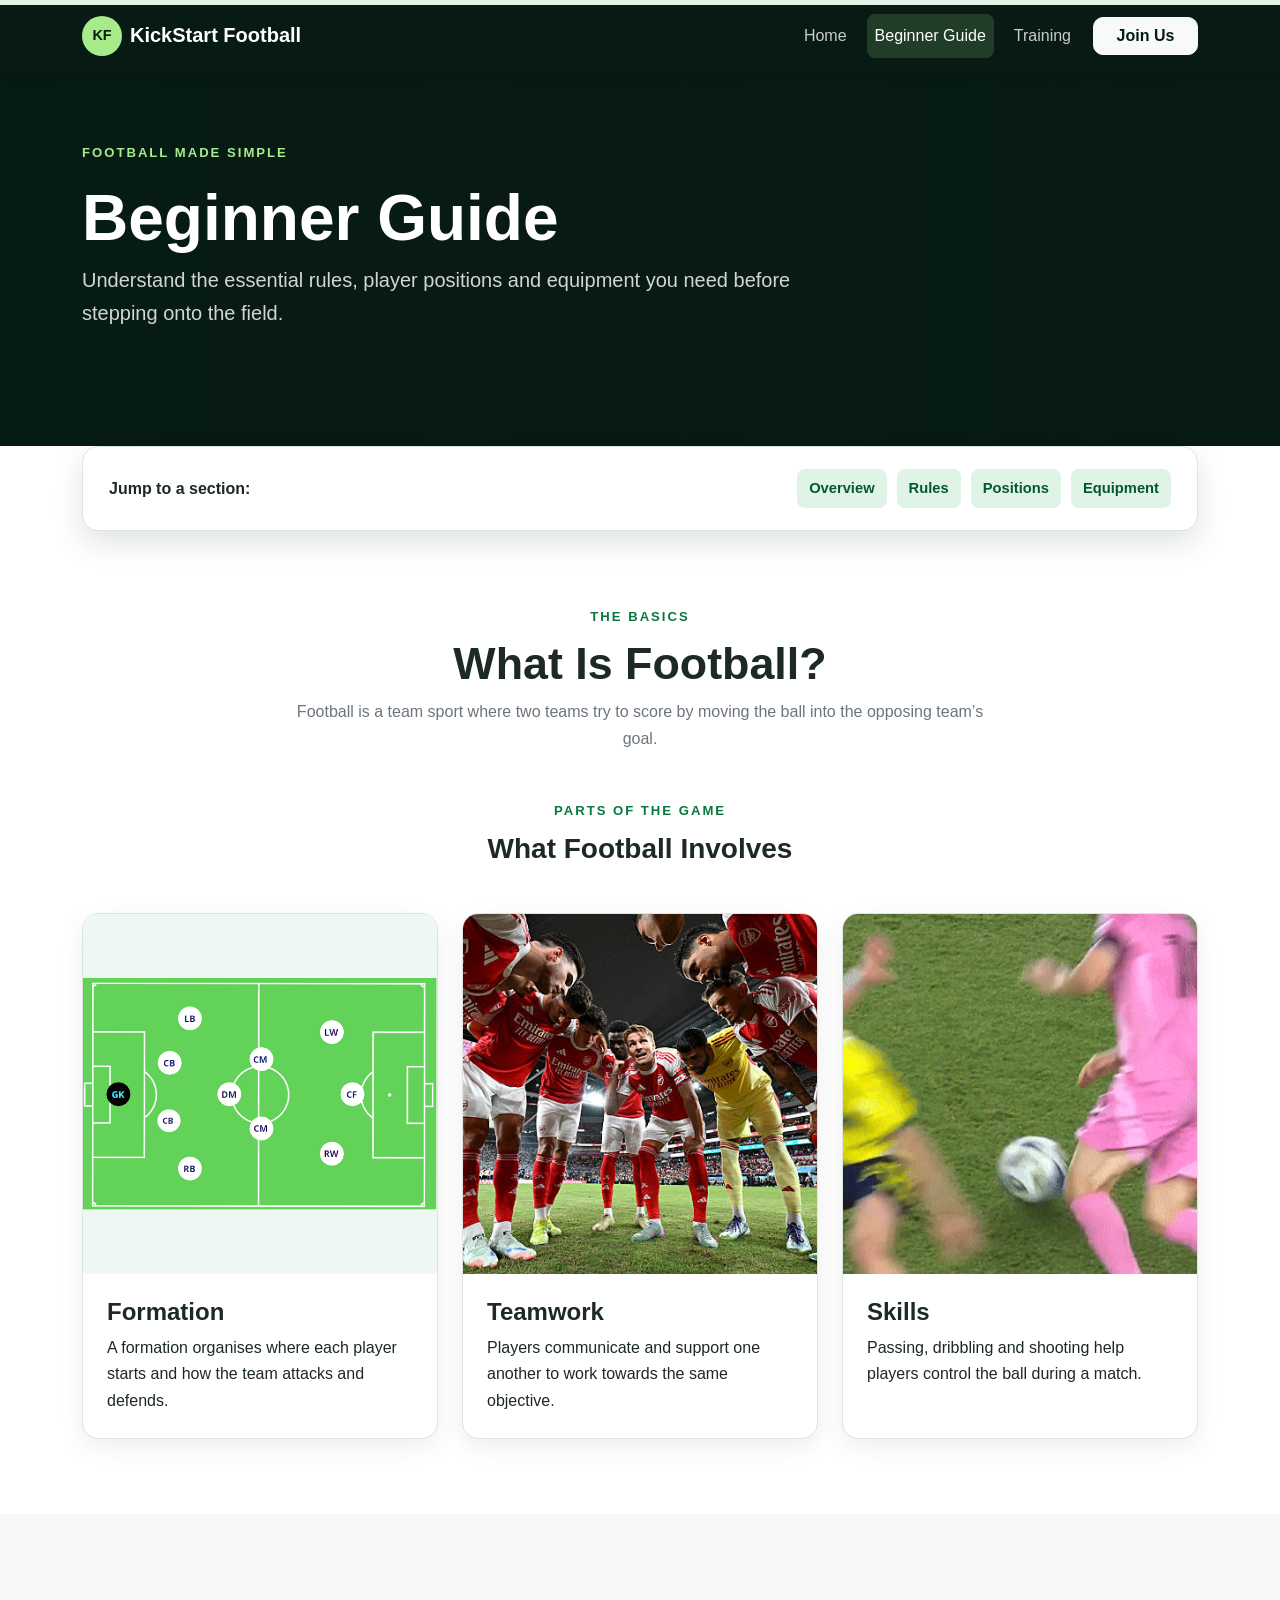
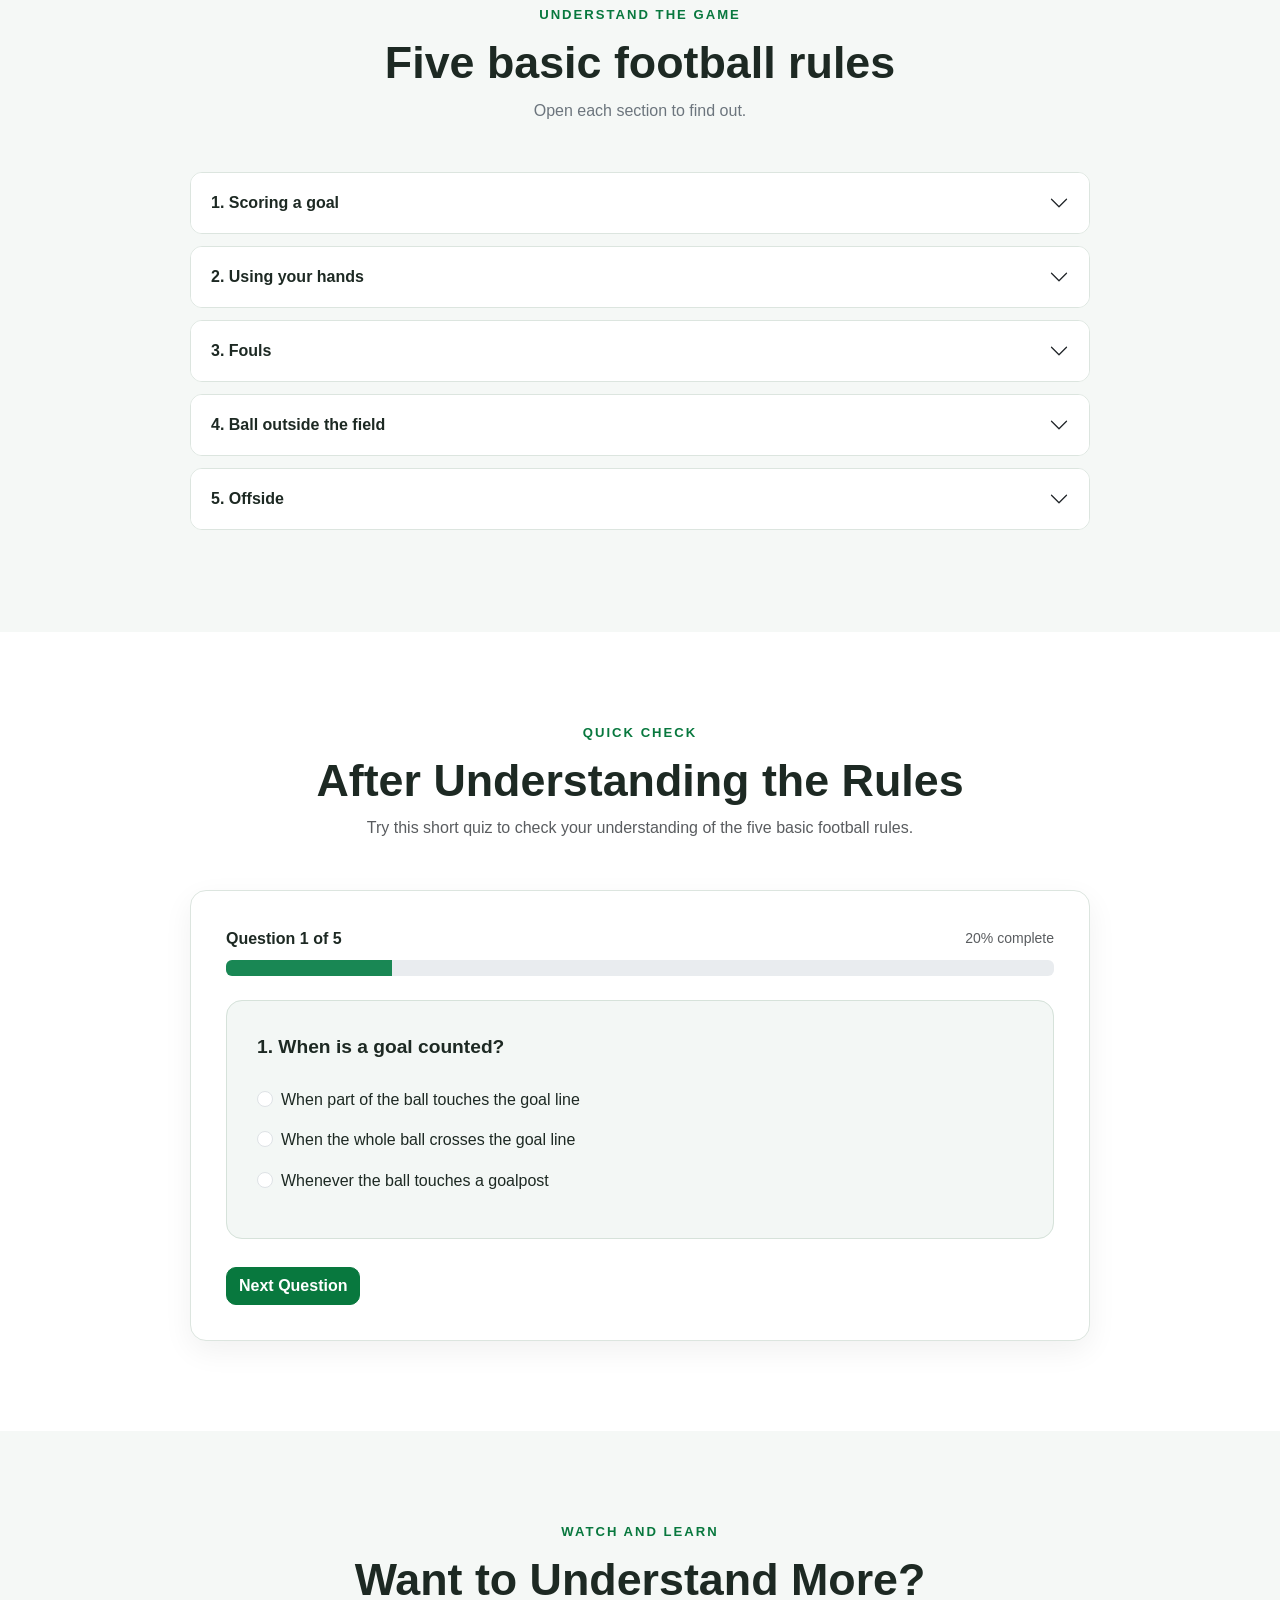
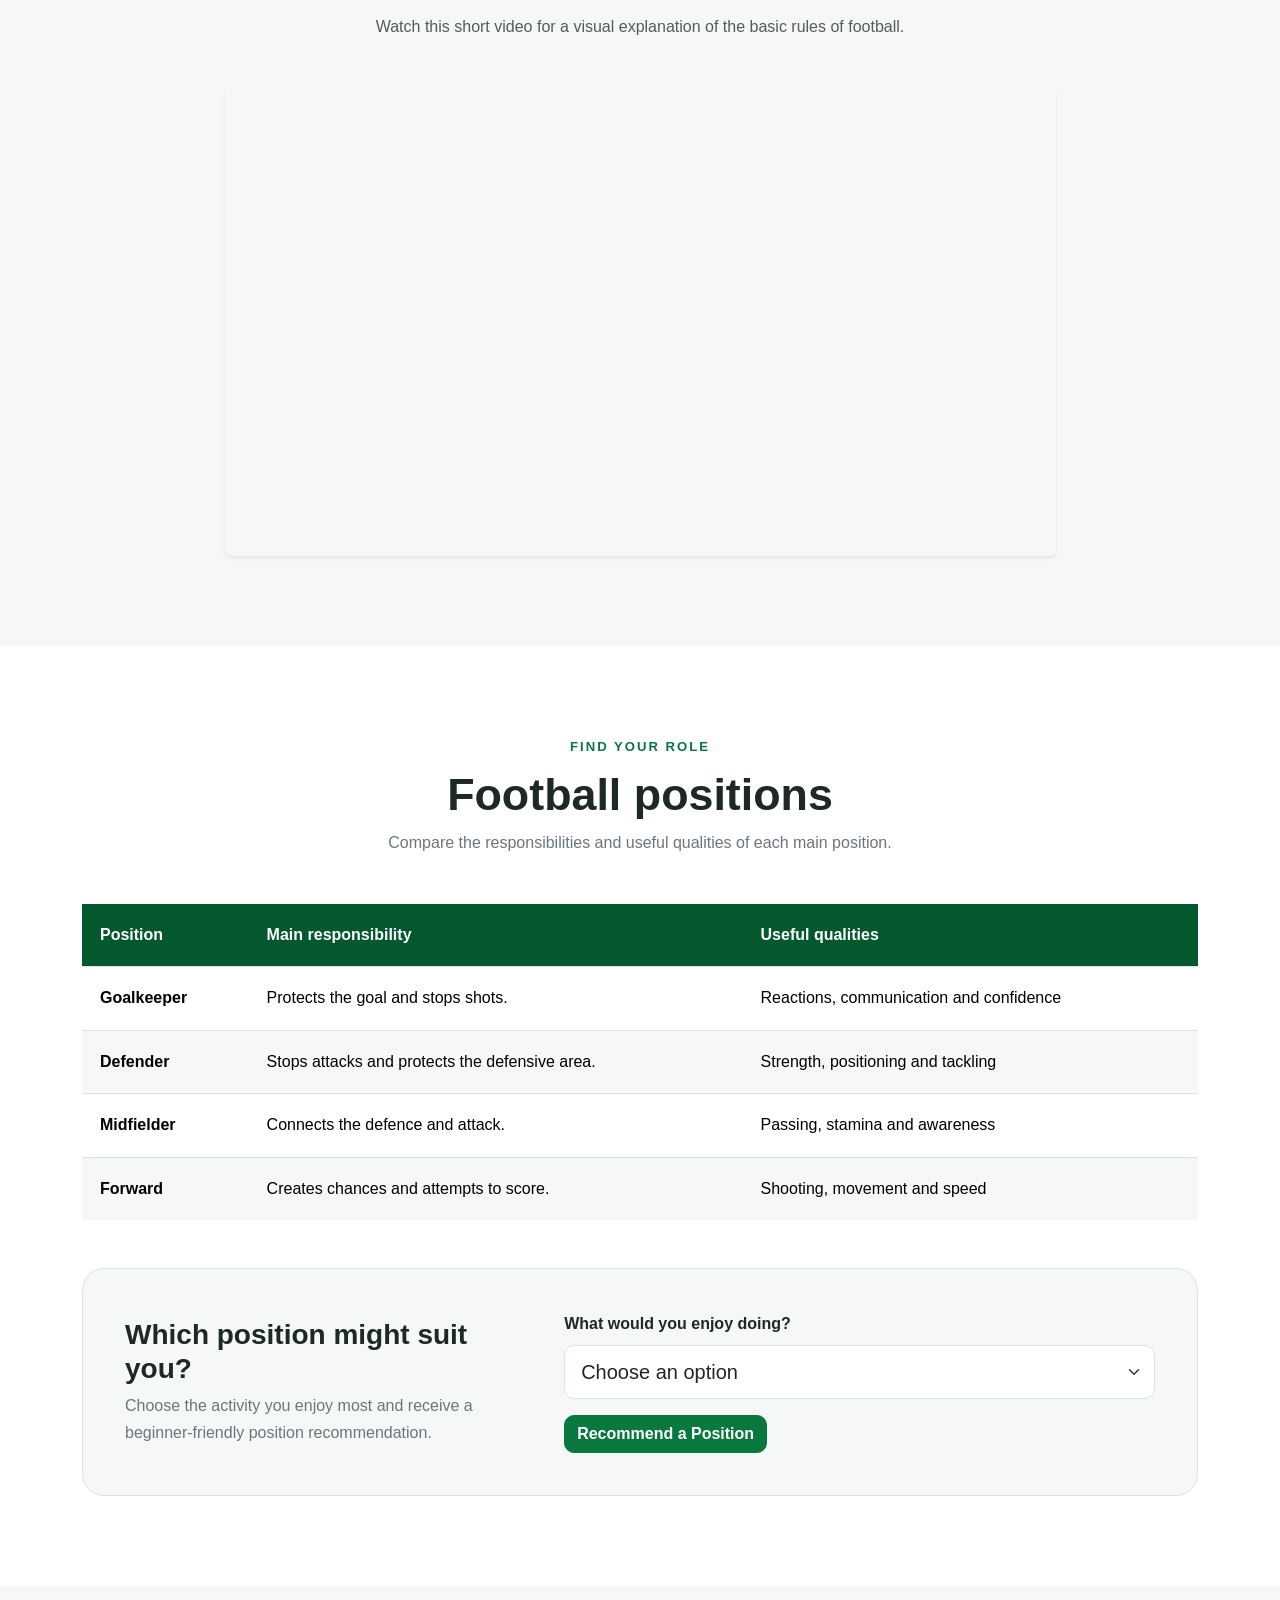
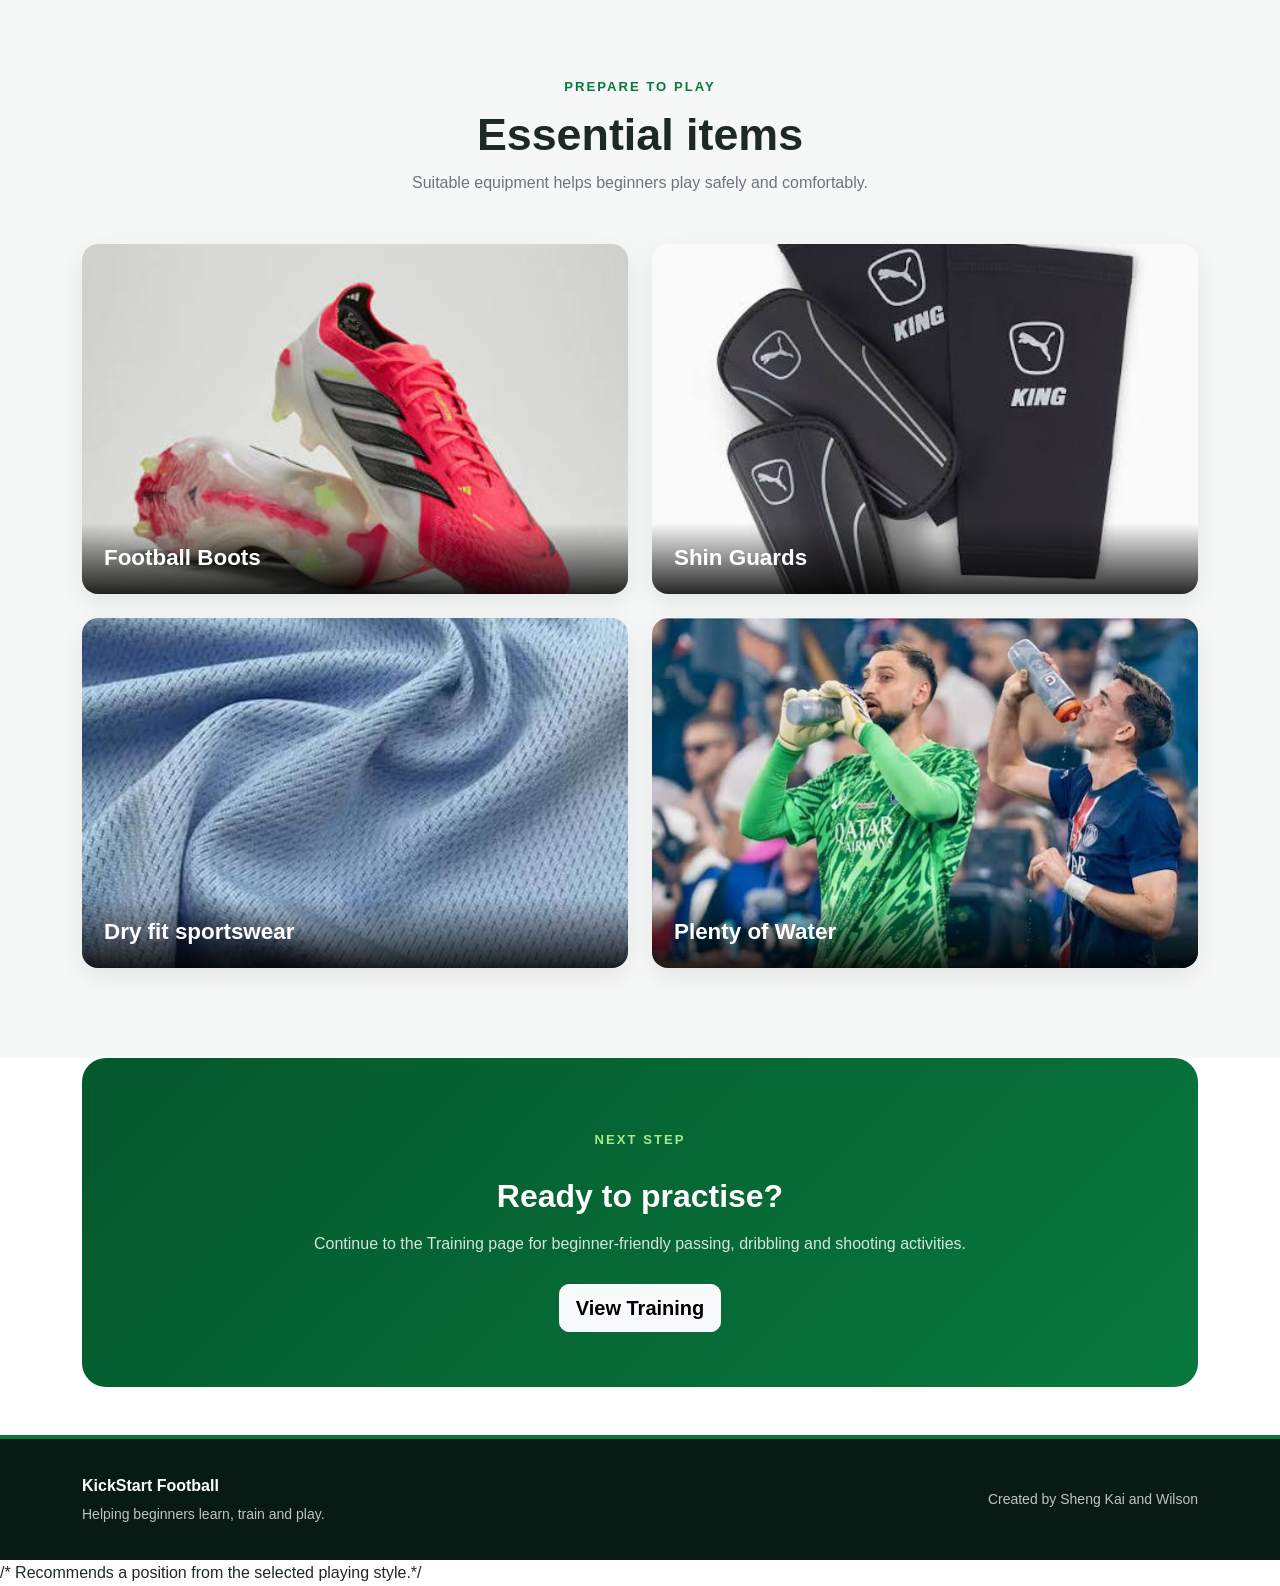
==== beginnerguide.html @ f39cb8e9 "Update beginnerguide.html" ====
<!doctype html>
<html lang="en">
  <head>
    <meta charset="utf-8" />
    <meta name="viewport" content="width=device-width, initial-scale=1" />

    <meta name="description" content="A beginner-friendly guide to football rules, positions and essential equipment." />

    <title>Beginner Guide</title>

    <link
      href="https://cdn.jsdelivr.net/npm/bootstrap@5.3.8/dist/css/bootstrap.min.css"
      rel="stylesheet"
      integrity="sha384-sRIl4kxILFvY47J16cr9ZwB07vP4J8+LH7qKQnuqkuIAvNWLzeN8tE5YBujZqJLB"
      crossorigin="anonymous"
    />

    <link rel="stylesheet" href="css/style.css" />
  </head>

  <body>
  
    <!-- Navigation bar design -->
    <nav class="navbar navbar-expand-lg navbar-dark site-navbar sticky-top" aria-label="Main navigation">
      <div class="container">
        <a class="navbar-brand d-flex align-items-center gap-2" href="index.html">
          <span class="brandlogo" aria-hidden="true">KF</span>
          <span class="fw-bold">KickStart Football</span>
        </a>

        <button
          class="navbar-toggler"
          type="button"
          data-bs-toggle="collapse"
          data-bs-target="#mainNavbar"
          aria-controls="mainNavbar"
          aria-expanded="false"
          aria-label="Open navigation"
        >
          <span class="navbar-toggler-icon"></span>
        </button>

        <div class="collapse navbar-collapse" id="mainNavbar">
          <ul class="navbar-nav ms-auto align-items-lg-center">
            <li class="nav-item">
              <a class="nav-link" href="index.html"> Home </a>
            </li>

            <li class="nav-item">
              <a class="nav-link active" aria-current="page" href="beginnerguide.html"> Beginner Guide </a>
            </li>

            <li class="nav-item">
              <a class="nav-link" href="training.html"> Training </a>
            </li>

            <li class="nav-item ms-lg-2">
              <a class="btn btn-light nav-join-button" href="joinus.html"> Join Us </a>
            </li>
          </ul>
        </div>
      </div>
    </nav>

    <!-- first section of the page  -->
    <header class="page-hero">
      <div class="container">
        <p class="eyebrow mb-3">FOOTBALL MADE SIMPLE</p>
        <h1 class="display-3 fw-bold">Beginner Guide</h1>
        <p class="lead page-hero-description">Understand the essential rules, player positions and equipment you need before stepping onto the field.</p>
      </div>
    </header>

    <main id="main-content">
      
      <!-- progress bar  -->
      <div class="scrollbox">
        <div id="scrollProgressBar" class="scrollbar"></div>
      </div>

      <!-- quick hyperlink -->
      <section class="contentssections">
        <div class="container">
          <nav class="contentcard" aria-label="Beginner Guide sections">
            <h2 class="h6 fw-bold mb-0">Jump to a section:</h2>

            <div class="contentlinks">
              <a href="#overview">Overview</a>
              <a href="#rules">Rules</a>
              <a href="#positions">Positions</a>
              <a href="#equipment">Equipment</a>
            </div>
          </nav>
        </div>
      </section>

      <!-- what is football -->
      <section id="overview" class="section-space-sm" aria-labelledby="overview-title">
        <div class="container">
          <div class="section-heading text-center">
            <p class="section-kicker">THE BASICS</p>

            <h2 id="overview-title" class="fw-bold">What Is Football?</h2>

            <p class="text-secondary">Football is a team sport where two teams try to score by moving the ball into the opposing team’s goal.</p>
          </div>

          <div class="section-heading text-center mt-5">
            <p class="section-kicker">PARTS OF THE GAME</p>

            <h3 class="fw-bold">What Football Involves</h3>
          </div>

        <div class="row g-4">

    <!-- formation image -->
    <div class="col-md-4">
        <article class="football-feature-card h-100">
            <img src="images/11aside.png"
                 class="featurepic formation"
                 alt="Players arranged in a football formation">

            <div class="contentfeature">
                <h4 class="fw-bold">Formation</h4>
                <p class="mb-0">
                    A formation organises where each player starts
                    and how the team attacks and defends.
                </p>
            </div>
        </article>
    </div>

    <!-- teamwork image -->
    <div class="col-md-4">
        <article class="football-feature-card h-100">
            <img src="images/arsenal.jpg"
                 class="featurepic teamworkpic"
                 alt="Football players having a team discussion">

            <div class="contentfeature">
                <h4 class="fw-bold">Teamwork</h4>
                <p class="mb-0">
                    Players communicate and support one another
                    to work towards the same objective.
                </p>
            </div>
        </article>
    </div>

    <!-- Skills image -->
    <div class="col-md-4">
        <article class="football-feature-card h-100">
            <img src="images/nutmeg.gif"
                 class="featurepic skillspic"
                 alt="Football player practising ball control">

            <div class="contentfeature">
                <h4 class="fw-bold">Skills</h4>
                <p class="mb-0">
                    Passing, dribbling and shooting help players
                    control the ball during a match.
                </p>
            </div>
        </article>
    </div>

</div>
      </section>

      <!-- Basic rules of football -->
      <section id="rules" class="section-space bgsoft" aria-labelledby="rules-title">
        <div class="container">
          <div class="section-heading text-center">
            <p class="section-kicker">UNDERSTAND THE GAME</p>

            <h2 id="rules-title" class="fw-bold">Five basic football rules</h2>

            <p class="text-secondary">
              Open each section to find out.
            </p>
          </div>

          <div class="accordion rules-accordion" id="rulesAccordion">
            <!-- 1st rule -->
            <div class="accordion-item">
              <h3 class="accordion-header" id="ruleOneHeading">
                <button
                  class="accordion-button collapsed"
                  type="button"
                  data-bs-toggle="collapse"
                  data-bs-target="#ruleOne"
                  aria-expanded="false"
                  aria-controls="ruleOne"
                >
                  1. Scoring a goal
                </button>
              </h3>

              <div id="ruleOne" class="accordion-collapse collapse" data-bs-parent="#rulesAccordion">
                <div class="accordion-body">
                  <div class="row align-items-center g-4">
                    <div class="col-md-6">
                      <p class="ruledesc mb-0">
                        A goal is scored when the whole ball crosses the goal line between the goalposts and below the crossbar.
                      </p>
                    </div>

                    <div class="col-md-6">
                      <figure class="rule-figure mb-0">
                        <img src="images/goal.jpg" class="rule-image" alt="Diagram showing when a football has crossed the goal line" />

                        <figcaption>The entire ball must cross the goal line for a goal to count.</figcaption>
                      </figure>
                    </div>
                  </div>
                </div>
              </div>
            </div>

            <!-- 2nd rule -->
            <div class="accordion-item">
              <h3 class="accordion-header" id="ruleTwoHeading">
                <button
                  class="accordion-button collapsed"
                  type="button"
                  data-bs-toggle="collapse"
                  data-bs-target="#ruleTwo"
                  aria-expanded="false"
                  aria-controls="ruleTwo"
                >
                  2. Using your hands
                </button>
              </h3>

              <div id="ruleTwo" class="accordion-collapse collapse" data-bs-parent="#rulesAccordion">
                <div class="accordion-body">
                  <div class="row align-items-center g-4">
                    <div class="col-md-5">
                      <p class="ruledesc mb-0">
                        Outfield players cannot deliberately control the ball using their hands or arms. The goalkeeper can use their hands inside their own
                        penalty area.
                      </p>
                    </div>

                    <div class="col-md-7">
                      <figure class="rule-figure mb-0">
                        <img src="images/nohands.jpg" class="rule-image" alt="Football handball rule illustration" />

                        <figcaption>Only the goalkeeper can handle the ball inside their own penalty area.</figcaption>
                      </figure>
                    </div>
                  </div>
                </div>
              </div>
            </div>

            <!-- 3rd rule -->
            <div class="accordion-item">
              <h3 class="accordion-header" id="ruleThreeHeading">
                <button
                  class="accordion-button collapsed"
                  type="button"
                  data-bs-toggle="collapse"
                  data-bs-target="#ruleThree"
                  aria-expanded="false"
                  aria-controls="ruleThree"
                >
                  3. Fouls
                </button>
              </h3>

              <div id="ruleThree" class="accordion-collapse collapse" data-bs-parent="#rulesAccordion">
                <div class="accordion-body">
                  <div class="row align-items-center g-4">
                    <div class="col-md-5">
                      <p class="ruledesc mb-0">
                        Deliberately tripping, pushing or kicking another player may result in a foul and a free kick for the opposing team.
                      </p>
                    </div>

                    <div class="col-md-7">
                      <figure class="rule-figure mb-0">
                        <img src="images/fouls.jpg" class="rule-image" alt="Football player committing a foul" />

                        <figcaption>Unsafe or unfair physical challenges may be punished by the referee.</figcaption>
                      </figure>
                    </div>
                  </div>
                </div>
              </div>
            </div>

            <!-- 4th rule -->
            <div class="accordion-item">
              <h3 class="accordion-header" id="ruleFourHeading">
                <button
                  class="accordion-button collapsed"
                  type="button"
                  data-bs-toggle="collapse"
                  data-bs-target="#ruleFour"
                  aria-expanded="false"
                  aria-controls="ruleFour"
                >
                  4. Ball outside the field
                </button>
              </h3>

              <div id="ruleFour" class="accordion-collapse collapse" data-bs-parent="#rulesAccordion">
                <div class="accordion-body">
                  <div class="row align-items-center g-4">
                    <div class="col-md-5">
                      <p class="ruledesc mb-0">
                        When the ball completely crosses a boundary line, play restarts with a throw-in, goal kick or corner kick depending on where it left the
                        field and which team touched it last.
                      </p>
                    </div>

                    <div class="col-md-7">
                      <div class="row g-3">
                        <div class="col-sm-6">
                          <figure class="rule-figure mb-0">
                            <img src="images/throwin.jpg" class="rule-image rule-four-image" alt="Player restarting the game with a throw-in" />

                            <figcaption>A throw-in restarts play when the ball crosses the side line.</figcaption>
                          </figure>
                        </div>

                        <div class="col-sm-6">
                          <figure class="rule-figure mb-0">
                            <img src="images/corner.jpg" class="rule-image rule-four-image" alt="Player taking a corner kick" />

                            <figcaption>A corner kick may be awarded when the defending team sends the ball over its goal line.</figcaption>
                          </figure>
                        </div>
                      </div>
                    </div>
                  </div>
                </div>
              </div>
            </div>

            <!-- last rule -->
            <div class="accordion-item">
              <h3 class="accordion-header" id="ruleFiveHeading">
                <button
                  class="accordion-button collapsed"
                  type="button"
                  data-bs-toggle="collapse"
                  data-bs-target="#ruleFive"
                  aria-expanded="false"
                  aria-controls="ruleFive"
                >
                  5. Offside
                </button>
              </h3>

              <div id="ruleFive" class="accordion-collapse collapse" data-bs-parent="#rulesAccordion">
                <div class="accordion-body">
                  <div class="row align-items-center g-4">
                    <div class="col-md-5">
                      <p class="ruledesc mb-0">
                        In simple terms, an attacking player cannot wait too close to the opponent’s goal behind most defenders and then become involved when a
                        teammate passes the ball forward.
                      </p>
                    </div>

                    <div class="col-md-7">
                      <figure class="rule-figure mb-0">
                        <img src="images/offside.jpg" class="rule-image" alt="Football offside rule illustration" />

                        <figcaption>An attacker’s position is checked at the moment their teammate plays the ball.</figcaption>
                      </figure>
                    </div>
                  </div>
                </div>
              </div>
            </div>
          </div>
        </div>
      </section>

      <!-- quiz for understanding -->
      <section id="rules-quiz" class="section-space" aria-labelledby="quiz-title">
        <div class="container">
          <div class="section-heading text-center">
            <p class="section-kicker">QUICK CHECK</p>

            <h2 id="quiz-title" class="fw-bold">After Understanding the Rules</h2>

            <p class="text-muted">Try this short quiz to check your understanding of the five basic football rules.</p>
          </div>

          <form id="rulesQuiz" class="quizcard">
            <div class="d-flex justify-content-between align-items-center mb-2">
              <p class="fw-bold mb-0">Question <span id="currentQuestionNumber">1</span> of 5</p>

              <p id="quizProgressText" class="small text-muted mb-0">20% complete</p>
            </div>

            <div class="progress mb-4" role="progressbar" aria-label="Quiz progress" aria-valuemin="0" aria-valuemax="100" aria-valuenow="20" id="quizProgress">
              <div id="quizProgressBar" class="progress-bar bg-success" style="width: 20%"></div>
            </div>

            <div id="quizNavigationMessage" class="alert alert-warning d-none" role="status" aria-live="polite"></div>

            <fieldset class="quizques quizstep">
              <legend>1. When is a goal counted?</legend>

              <div class="form-check">
                <input class="form-check-input" type="radio" name="q1" id="q1a" value="a" />

                <label class="form-check-label" for="q1a"> When part of the ball touches the goal line </label>
              </div>

              <div class="form-check">
                <input class="form-check-input" type="radio" name="q1" id="q1b" value="b" />

                <label class="form-check-label" for="q1b"> When the whole ball crosses the goal line </label>
              </div>

              <div class="form-check">
                <input class="form-check-input" type="radio" name="q1" id="q1c" value="c" />

                <label class="form-check-label" for="q1c"> Whenever the ball touches a goalpost </label>
              </div>
            </fieldset>

            <fieldset class="quizques quizstep d-none">
              <legend>2. Who can normally use their hands during play?</legend>

              <div class="form-check">
                <input class="form-check-input" type="radio" name="q2" id="q2a" value="a" />

                <label class="form-check-label" for="q2a"> Every player </label>
              </div>

              <div class="form-check">
                <input class="form-check-input" type="radio" name="q2" id="q2b" value="b" />

                <label class="form-check-label" for="q2b"> Only the team captain </label>
              </div>

              <div class="form-check">
                <input class="form-check-input" type="radio" name="q2" id="q2c" value="c" />

                <label class="form-check-label" for="q2c"> The goalkeeper inside their own penalty area </label>
              </div>
            </fieldset>

            <fieldset class="quizques quizstep d-none">
              <legend>3. Which action is normally considered a foul?</legend>

              <div class="form-check">
                <input class="form-check-input" type="radio" name="q3" id="q3a" value="a" />

                <label class="form-check-label" for="q3a"> Passing the ball to a teammate </label>
              </div>

              <div class="form-check">
                <input class="form-check-input" type="radio" name="q3" id="q3b" value="b" />

                <label class="form-check-label" for="q3b"> Tripping an opponent </label>
              </div>

              <div class="form-check">
                <input class="form-check-input" type="radio" name="q3" id="q3c" value="c" />

                <label class="form-check-label" for="q3c"> Scoring a goal </label>
              </div>
            </fieldset>

            <fieldset class="quizques quizstep d-none">
              <legend>4. What happens when the ball crosses the side line?</legend>

              <div class="form-check">
                <input class="form-check-input" type="radio" name="q4" id="q4a" value="a" />

                <label class="form-check-label" for="q4a"> Play continues </label>
              </div>

              <div class="form-check">
                <input class="form-check-input" type="radio" name="q4" id="q4b" value="b" />

                <label class="form-check-label" for="q4b"> The game restarts with a throw-in </label>
              </div>

              <div class="form-check">
                <input class="form-check-input" type="radio" name="q4" id="q4c" value="c" />

                <label class="form-check-label" for="q4c"> A goal is awarded </label>
              </div>
            </fieldset>

            <fieldset class="quizques quizstep d-none">
              <legend>5. When is a player’s position checked for offside?</legend>

              <div class="form-check">
                <input class="form-check-input" type="radio" name="q5" id="q5a" value="a" />

                <label class="form-check-label" for="q5a"> When their teammate plays the ball </label>
              </div>

              <div class="form-check">
                <input class="form-check-input" type="radio" name="q5" id="q5b" value="b" />

                <label class="form-check-label" for="q5b"> Only after a goal is scored </label>
              </div>

              <div class="form-check">
                <input class="form-check-input" type="radio" name="q5" id="q5c" value="c" />

                <label class="form-check-label" for="q5c"> When the referee ends the match </label>
              </div>
            </fieldset>

            <div class="d-flex flex-wrap gap-2">
              <button type="button" class="btn btn-outline-success d-none" id="previousQuestionButton">Previous</button>

              <button type="button" class="btn btn-success" id="nextQuestionButton">Next Question</button>

              <button type="submit" class="btn btn-success d-none" id="checkQuizButton">Check My Answers</button>

              <button type="reset" class="btn btn-outline-secondary d-none" id = "tryAgainButton">Try Again</button>
            </div>

            <div id="quizResult" class="alert d-none mt-4 mb-0" role="status" aria-live="polite"></div>
          </form>
        </div>
      </section>

      <!-- football video -->
      <section id="football-video" class="section-space bgsoft" aria-labelledby="video-title">
        <div class="container">
          <div class="row justify-content-center">
            <div class="col-lg-9">
              <div class="section-heading text-center">
                <p class="section-kicker">WATCH AND LEARN</p>

                <h2 id="video-title" class="fw-bold">Want to Understand More?</h2>

                <p class="text-muted">Watch this short video for a visual explanation of the basic rules of football.</p>
              </div>

              <div class="ratio ratio-16x9 rounded overflow-hidden shadow-sm">
                <iframe
                  src="https://www.youtube.com/embed/UTFSgD9jNS0?si=uOtjLqjLcdHHrPbc"
                  title="Basic football rules video"
                  allow="accelerometer; autoplay; clipboard-write; encrypted-media; gyroscope; picture-in-picture; web-share"
                  referrerpolicy="strict-origin-when-cross-origin"
                  allowfullscreen
                >
                </iframe>
              </div>
            </div>
          </div>
        </div>
      </section>

      <!-- Positions in football -->
      <section id="positions" class="section-space" aria-labelledby="positions-title">
        <div class="container">
          <div class="section-heading text-center">
            <p class="section-kicker">FIND YOUR ROLE</p>

            <h2 id="positions-title" class="fw-bold">Football positions</h2>

            <p class="text-secondary">Compare the responsibilities and useful qualities of each main position.</p>
          </div>

          <div class="table-responsive positiontab-wrapper">
            <table class="table positiontab align-middle mb-0">
              <caption class="visually-hidden">
                Comparison of the four main football positions
              </caption>

              <thead>
                <tr>
                  <th scope="col">Position</th>
                  <th scope="col">Main responsibility</th>
                  <th scope="col">Useful qualities</th>
                </tr>
              </thead>

              <tbody>
                <tr>
                  <th scope="row">Goalkeeper</th>
                  <td>Protects the goal and stops shots.</td>
                  <td>Reactions, communication and confidence</td>
                </tr>

                <tr>
                  <th scope="row">Defender</th>
                  <td>Stops attacks and protects the defensive area.</td>
                  <td>Strength, positioning and tackling</td>
                </tr>

                <tr>
                  <th scope="row">Midfielder</th>
                  <td>Connects the defence and attack.</td>
                  <td>Passing, stamina and awareness</td>
                </tr>

                <tr>
                  <th scope="row">Forward</th>
                  <td>Creates chances and attempts to score.</td>
                  <td>Shooting, movement and speed</td>
                </tr>
              </tbody>
            </table>
          </div>

          <div class="findposition mt-5">
            <div class="row align-items-center g-4">
              <div class="col-lg-5">
                <h3 class="fw-bold">Which position might suit you?</h3>

                <p class="text-secondary mb-lg-0">Choose the activity you enjoy most and receive a beginner-friendly position recommendation.</p>
              </div>

              <div class="col-lg-7">
                <label for="playStyle" class="form-label fw-bold"> What would you enjoy doing? </label>

                <select id="playStyle" class="form-select form-select-lg">
                  <option value="">Choose an option</option>

                  <option value="goalkeeper">Protecting the goal and stopping shots</option>

                  <option value="defender">Stopping opponents and winning the ball</option>

                  <option value="midfielder">Passing and controlling the game</option>

                  <option value="forward">Attacking and scoring goals</option>
                </select>

                <button type="button" class="btn btn-success mt-3" onclick="findPosition()">Recommend a Position</button>
              </div>
            </div>

            <div id="positionResult" class="positionres d-none" tabindex="-1" aria-live="polite">
              <h4 id="positionTitle" class="h4 fw-bold">Your recommended position</h4>

              <p id="positionText" class="mb-0"></p>
            </div>
          </div>
        </div>
      </section>

      <!-- essential items -->
      <section id="equipment" class="section-space bgsoft" aria-labelledby="equipment-title">
        <div class="container">
          <div class="section-heading text-center">
            <p class="section-kicker">PREPARE TO PLAY</p>

            <h2 id="equipment-title" class="fw-bold">Essential items </h2>

            <p class="text-secondary">Suitable equipment helps beginners play safely and comfortably.</p>
          </div>

          <div class="row g-4">
            <div class="col-md-6">
              <article class="picturescard">
                <img src="images/boots.jpg" class="pictures" alt="Football boots" />

                <h3 class="picturetitle">Football Boots</h3>
              </article>
            </div>

            <div class="col-md-6">
              <article class="picturescard">
                <img src="images/shinguard.jpg" class="pictures" alt="Football shin guards" />

                <h3 class="picturetitle">Shin Guards</h3>
              </article>
            </div>

            <div class="col-md-6">
              <article class="picturescard">
                <img src="images/dryfit.jpg" class="pictures" alt="Comfortable football sports clothing" />

                <h3 class="picturetitle">Dry fit sportswear</h3>
              </article>
            </div>

            <div class="col-md-6">
              <article class="picturescard">
                <img src="images/hydrate.jpg" class="pictures" alt="Water bottle for football training" />

                <h3 class="picturetitle">Plenty of Water</h3>
              </article>
            </div>
          </div>
        </div>
      </section>

      <!-- Next step -->
      <section class="pb-5">
        <div class="container">
          <div class="next-step-panel text-center">
            <p class="section-kicker">NEXT STEP</p>

            <h2 class="fw-bold">Ready to practise?</h2>

            <p>Continue to the Training page for beginner-friendly passing, dribbling and shooting activities.</p>

            <a href="training.html" class="btn btn-light btn-lg"> View Training </a>
          </div>
        </div>
      </section>
    </main>

    <!-- Footer for other information -->
    <footer class="site-footer">
      <div class="container">
        <div class="row align-items-center g-3">
          <div class="col-md-6 text-center text-md-start">
            <p class="fw-bold mb-1">KickStart Football</p>

            <p class="small mb-0">Helping beginners learn, train and play.</p>
          </div>

          <div class="col-md-6 text-center text-md-end">
            <p class="small mb-0">Created by Sheng Kai and Wilson</p>
          </div>
        </div>
      </div>
    </footer>







    <!--JavaScript (including bootstrap) -->
    
    <script
      src="https://cdn.jsdelivr.net/npm/bootstrap@5.3.8/dist/js/bootstrap.bundle.min.js"
      integrity="sha384-FKyoEForCGlyvwx9Hj09JcYn3nv7wiPVlz7YYwJrWVcXK/BmnVDxM+D2scQbITxI"
      crossorigin="anonymous"
    ></script>
    
         /*  Recommends a position from the selected playing style.*/
    <script>
       
      function findPosition() {
        let playStyle = document.getElementById("playStyle").value;
        let result = document.getElementById("positionResult");
        let title = document.getElementById("positionTitle");
        let text = document.getElementById("positionText");

        if (playStyle === "") {
          title.textContent = "Please choose an option";
          text.textContent = "Select the activity you enjoy before requesting a recommendation.";
        } else if (playStyle === "goalkeeper") {
          title.textContent = "Recommended position: Goalkeeper";
          text.textContent = "Goalkeeper may suit you because you enjoy protecting the goal and reacting to shots.";
        } else if (playStyle === "defender") {
          title.textContent = "Recommended position: Defender";
          text.textContent = "Defender may suit you because you enjoy stopping attacks and winning possession.";
        } else if (playStyle === "midfielder") {
          title.textContent = "Recommended position: Midfielder";
          text.textContent = "Midfielder may suit you because you enjoy passing, controlling play and supporting the team.";
        } else {
          title.textContent = "Recommended position: Forward";
          text.textContent = "Forward may suit you because you enjoy attacking, creating chances and scoring goals.";
        }

        result.classList.remove("d-none");
        result.focus();
      }

      // Updates the progress when the user scolls.
      function updateScrollProgress() {
        let pageHeight = document.documentElement.scrollHeight - window.innerHeight;
        let percentage = (window.scrollY / pageHeight) * 100;
        document.getElementById("scrollProgressBar").style.width = percentage + "%";
      }

      window.addEventListener("scroll", updateScrollProgress);

      // makes quiz question to be answered one at a time.
      let questionNames = ["q1", "q2", "q3", "q4", "q5"];
      let correctAnswers = ["b", "c", "b", "b", "a"];
      let quizForm = document.getElementById("rulesQuiz");
      let quizSteps = quizForm.querySelectorAll(".quizstep");
      let quizResult = document.getElementById("quizResult");
      let navigationMessage = document.getElementById("quizNavigationMessage");
      let currentQuestionNumber = document.getElementById("currentQuestionNumber");
      let progressText = document.getElementById("quizProgressText");
      let progress = document.getElementById("quizProgress");
      let progressBar = document.getElementById("quizProgressBar");
      let previousButton = document.getElementById("previousQuestionButton");
      let nextButton = document.getElementById("nextQuestionButton");
      let checkButton = document.getElementById("checkQuizButton");
      let tryAgainButton = document.getElementById("tryAgainButton");

      let currentQuestionIndex = 0;
      let quizHasBeenChecked = false;

      function showQuestion() {
        for (let i = 0; i < quizSteps.length; i++) {
          quizSteps[i].classList.toggle("d-none", i !== currentQuestionIndex);
        }

        let percentage = Math.round(((currentQuestionIndex + 1) / quizSteps.length) * 100);
        currentQuestionNumber.textContent = currentQuestionIndex + 1;
        progressText.textContent = percentage + "% complete";
        progressBar.style.width = percentage + "%";
        progress.setAttribute("aria-valuenow", percentage);
        previousButton.classList.toggle("d-none", currentQuestionIndex === 0);
        nextButton.classList.toggle("d-none", currentQuestionIndex === quizSteps.length - 1);
        checkButton.classList.toggle("d-none", quizHasBeenChecked || currentQuestionIndex !== quizSteps.length - 1);
      }

      nextButton.addEventListener("click", function () {
        let selectedAnswer = quizForm.querySelector('input[name="' + questionNames[currentQuestionIndex] + '"]:checked');

        if (selectedAnswer === null && !quizHasBeenChecked) {
          navigationMessage.textContent = "Please select an answer before continuing.";
          navigationMessage.classList.remove("d-none");
          return;
        }

        navigationMessage.classList.add("d-none");

        if (currentQuestionIndex < quizSteps.length - 1) {
          currentQuestionIndex++;
          showQuestion();
        }
      });

      previousButton.addEventListener("click", function () {
        navigationMessage.classList.add("d-none");
        if (currentQuestionIndex > 0) {
          currentQuestionIndex--;
          showQuestion();
        }
      });

      quizForm.addEventListener("change", function () {
        navigationMessage.classList.add("d-none");
      });

      quizForm.addEventListener("submit", function (event) {
        event.preventDefault();

        let score = 0;
        let allOptions = quizForm.querySelectorAll(".form-check");
        let allRadioButtons = quizForm.querySelectorAll('input[type="radio"]');

        for (let i = 0; i < allOptions.length; i++) {
          allOptions[i].classList.remove("selected-correct", "selected-wrong", "correct-answer");
        }

        for (let i = 0; i < questionNames.length; i++) {
          let selectedAnswer = quizForm.querySelector('input[name="' + questionNames[i] + '"]:checked');
          let correctAnswer = quizForm.querySelector('input[name="' + questionNames[i] + '"][value="' + correctAnswers[i] + '"]');

          if (selectedAnswer === null) {
            currentQuestionIndex = i;
            showQuestion();
            navigationMessage.textContent = "Please answer this question before checking your score.";
            navigationMessage.classList.remove("d-none");
            return;
          }

          if (selectedAnswer.value === correctAnswers[i]) {
            score++;
            selectedAnswer.parentElement.classList.add("selected-correct");
          } else {
            selectedAnswer.parentElement.classList.add("selected-wrong");
            correctAnswer.parentElement.classList.add("correct-answer");
          }
        }

        for (let i = 0; i < allRadioButtons.length; i++) {
          allRadioButtons[i].disabled = true;
        }

        quizHasBeenChecked = true;
        tryAgainButton.classList.remove("d-none");
        showQuestion();

        if (score === 5) {
          quizResult.className = "alert alert-success mt-4 mb-0";
          quizResult.textContent = "Excellent! You scored 5 out of 5.";
        } else if (score >= 3) {
          quizResult.className = "alert alert-warning mt-4 mb-0";
          quizResult.textContent = "Good try! You scored " + score + " out of 5. Use Previous to review the answers marked in red.";
        } else {
          quizResult.className = "alert alert-danger mt-4 mb-0";
          quizResult.textContent = "You scored " + score + " out of 5. Use Previous to review the correct answers shown in green.";
        }
      });

      quizForm.addEventListener("reset", function () {
        let allOptions = quizForm.querySelectorAll(".form-check");
        for (let i = 0; i < allOptions.length; i++) {
          allOptions[i].classList.remove("selected-correct", "selected-wrong", "correct-answer");
        }

        let allRadioButtons = quizForm.querySelectorAll('input[type="radio"]');
        for (let i = 0; i < allRadioButtons.length; i++) {
          allRadioButtons[i].disabled = false;
        }

        currentQuestionIndex = 0;
        quizHasBeenChecked = false;
        tryAgainButton.classList.add("d-none");
        navigationMessage.classList.add("d-none");
        quizResult.className = "alert d-none mt-4 mb-0";
        quizResult.textContent = "";
        showQuestion();
      });

      showQuestion();
    </script>
  </body>
</html>
---- css/style.css ----
/* Shared CSS for both index.html and beginnerguide.html */
:root {
  --football-green: #08783e;
  --football-green-dark: #04582d;
  --football-green-light: #dff4e7;
  --football-lime: #a7ec8b;
  --football-dark: #071b14;
  --football-text: #1d2923;
  --football-muted: #5e6b64;
  --football-background: #f5f8f6;
  --football-white: #ffffff;
  --football-border: #dce5df;
}

.scrollbox {
  position: fixed;
  top: 0;
  left: 0;
  z-index: 2000;
  width: 100%;
  height: 5px;
  background-color: var(--football-green-light);
  pointer-events: none;
}

.scrollbar {
  width: 0;
  height: 100%;
  background-color: var(--football-green);
  transition: width 0.1s linear;
}

html {
  scroll-behavior: smooth;
}

body {
  margin: 0;
  color: var(--football-text);
  background-color: var(--football-white);
  font-family: "Segoe UI", Arial, sans-serif;
  line-height: 1.65;
}

h1,
h2,
h3 {
  line-height: 1.2;
}

section[id] {
  scroll-margin-top: 90px;
}

a,
button {
  transition:
    color 0.2s,
    background-color 0.2s,
    border-color 0.2s,
    transform 0.2s,
    box-shadow 0.2s;
}

a:focus-visible,
button:focus-visible {
  outline: 3px solid #ffd45c;
  outline-offset: 3px;
}

.skip-link {
  position: fixed;
  top: 12px;
  left: 12px;
  z-index: 2000;
  padding: 10px 16px;
  color: var(--football-dark);
  background-color: #ffd45c;
  border-radius: 8px;
  transform: translateY(-150%);
}

.skip-link:focus {
  transform: translateY(0);
}

.site-navbar {
  min-height: 72px;
  background-color: var(--football-dark);
  box-shadow: 0 3px 12px rgba(0, 0, 0, 0.18);
}

.brandlogo {
  display: inline-flex;
  align-items: center;
  justify-content: center;
  width: 40px;
  height: 40px;
  color: var(--football-dark);
  background-color: var(--football-lime);
  border-radius: 50%;
  font-size: 0.9rem;
  font-weight: 800;
}

.navbar .nav-link {
  margin: 3px 6px;
  padding: 9px 12px;
  color: rgba(255, 255, 255, 0.78);
  border-radius: 8px;
}

.navbar .nav-link:hover,
.navbar .nav-link:focus {
  color: var(--football-white);
  background-color: rgba(255, 255, 255, 0.1);
}

.navbar .nav-link.active {
  color: var(--football-white);
  background-color: rgba(167, 236, 139, 0.16);
}

.nav-join-button {
  min-width: 105px;
  color: var(--football-dark);
  font-weight: 700;
}

.btn {
  border-radius: 10px;
  font-weight: 700;
}

.btn-success {
  color: var(--football-white);
  background-color: var(--football-green);
  border-color: var(--football-green);
}

.btn-success:hover,
.btn-success:focus {
  color: var(--football-white);
  background-color: var(--football-green-dark);
  border-color: var(--football-green-dark);
}

.btn-outline-success {
  color: var(--football-green-dark);
  border-color: var(--football-green);
}

.btn-outline-success:hover,
.btn-outline-success:focus {
  color: var(--football-white);
  background-color: var(--football-green);
  border-color: var(--football-green);
}

.section-space {
  padding: 90px 0;
}

.section-space-sm {
  padding: 75px 0;
}

.section-heading {
  max-width: 720px;
  margin: 0 auto 48px;
}

.section-heading h2 {
  font-size: clamp(2rem, 4vw, 2.8rem);
}

.section-kicker {
  margin-bottom: 10px;
  color: var(--football-green);
  font-size: 0.82rem;
  font-weight: 800;
  letter-spacing: 2px;
}

.bgsoft {
  background-color: var(--football-background);
}

.site-footer {
  padding: 34px 0;
  color: rgba(255, 255, 255, 0.74);
  background-color: var(--football-dark);
  border-top: 4px solid var(--football-green);
}

.site-footer .fw-bold {
  color: var(--football-white);
}

@media (max-width: 991.98px) {
  .nav-join-button {
    display: inline-block;
    margin: 8px 6px;
  }
}

@media (max-width: 575.98px) {
  .section-space {
    padding: 65px 0;
  }

  .section-space-sm {
    padding: 60px 0;
  }
}

@media (prefers-reduced-motion: reduce) {
  html {
    scroll-behavior: auto;
  }

  *,
  *::before,
  *::after {
    transition: none !important;
  }
}























/* Home page */
.hero-section {
  min-height: 620px;
  display: flex;
  align-items: center;
  padding: 90px 0;
  color: var(--football-white);
  background-color: var(--football-dark);
}

.hero-copy {
  max-width: 760px;
}

.eyebrow,
.journey-label {
  color: var(--football-lime);
  font-size: 0.82rem;
  font-weight: 800;
  letter-spacing: 2px;
}

.hero-description {
  max-width: 660px;
  color: rgba(255, 255, 255, 0.83);
}

.hero-actions .btn {
  min-width: 195px;
}

.journey-card {
  padding: 32px;
  color: var(--football-white);
  background-color: rgba(255, 255, 255, 0.1);
  border: 1px solid rgba(255, 255, 255, 0.2);
  border-radius: 22px;
  backdrop-filter: blur(10px);
  box-shadow: 0 24px 55px rgba(0, 0, 0, 0.28);
}

.journey-step {
  display: flex;
  gap: 16px;
  padding: 18px 0;
  border-top: 1px solid rgba(255, 255, 255, 0.15);
}

.journey-step p {
  color: rgba(255, 255, 255, 0.72);
}

.step-number {
  flex-shrink: 0;
  display: inline-flex;
  align-items: center;
  justify-content: center;
  width: 38px;
  height: 38px;
  color: var(--football-dark);
  background-color: var(--football-lime);
  border-radius: 50%;
  font-weight: 800;
}

.slideshow-section {
  padding: 85px 0;
}

.slideshow-section .container {
  max-width: 1400px;
}

.carousel-frame {
  max-width: 1300px;
  margin: 0 auto;
}

.carousel-inner {
  overflow: hidden;
  border-radius: 22px;
  box-shadow: 0 18px 45px rgba(7, 27, 20, 0.18);
}

.carousel-image {
  height: 650px;
  object-fit: cover;
}

.carousel-caption {
  right: 0;
  bottom: 0;
  left: 0;
  padding: 90px 40px 35px;
  text-align: left;
  background: linear-gradient(transparent, rgba(0, 0, 0, 0.85));
}

.carousel-caption p {
  max-width: 600px;
  margin-bottom: 0;
}

.carousel-indicators {
  margin-bottom: 18px;
}

.carousel-indicators [data-bs-target] {
  width: 34px;
  height: 5px;
  border: 0;
  border-radius: 5px;
}

.carousel-control-prev,
.carousel-control-next {
  width: 10%;
}

.benefit-card {
  position: relative;
  overflow: hidden;
  padding: 30px;
  background-color: var(--football-white);
  border: 1px solid var(--football-border);
  border-radius: 18px;
  box-shadow: 0 10px 30px rgba(7, 27, 20, 0.07);
}

.benefit-card::after {
  content: "";
  position: absolute;
  right: -35px;
  bottom: -35px;
  width: 100px;
  height: 100px;
  background-color: var(--football-green-light);
  border-radius: 50%;
  opacity: 0.6;
}

.benefit-card:hover {
  border-color: var(--football-green);
  transform: translateY(-6px);
  box-shadow: 0 18px 38px rgba(7, 27, 20, 0.12);
}

.benefit-marker {
  display: inline-flex;
  align-items: center;
  justify-content: center;
  width: 48px;
  height: 48px;
  margin-bottom: 24px;
  color: var(--football-green-dark);
  background-color: var(--football-green-light);
  border-radius: 14px;
  font-weight: 800;
}

.benefit-category {
  margin-bottom: 8px;
  color: var(--football-green);
  font-size: 0.75rem;
  font-weight: 800;
  letter-spacing: 1.5px;
}

.benefit-card p {
  position: relative;
  z-index: 1;
  color: var(--football-muted);
}

.benefit-result {
  padding-top: 15px;
  color: var(--football-green-dark) !important;
  border-top: 1px solid var(--football-border);
  font-size: 0.9rem;
  font-weight: 700;
}

.goal-panel {
  padding: 48px;
  background-color: var(--football-background);
  border: 1px solid var(--football-border);
  border-radius: 24px;
}

.goal-button {
  width: 100%;
  padding: 16px 20px;
  color: var(--football-text);
  background-color: var(--football-white);
  border: 1px solid var(--football-border);
  border-radius: 12px;
  font-size: 1rem;
  font-weight: 700;
  text-align: left;
}

.goal-button:hover,
.goal-button:focus {
  color: var(--football-green-dark);
  background-color: var(--football-green-light);
  border-color: var(--football-green);
  transform: translateX(4px);
}

.recommendpanel {
  margin-top: 32px;
  padding: 28px;
  background-color: var(--football-white);
  border-left: 6px solid var(--football-green);
  border-radius: 12px;
  box-shadow: 0 10px 25px rgba(7, 27, 20, 0.08);
}

.finalcall {
  padding: 55px 30px;
  color: var(--football-white);
  background: linear-gradient(135deg, var(--football-green-dark), var(--football-green));

  border-radius: 24px;
}

.finalcall p {
  max-width: 650px;
  margin: 16px auto 26px;
  color: rgba(255, 255, 255, 0.83);
}

@media (max-width: 991.98px) {
  .hero-section {
    min-height: auto;
    padding: 75px 0;
  }

  .journey-card {
    margin-top: 20px;
  }
}

@media (max-width: 767.98px) {
  .slideshow-section {
    padding: 65px 0;
  }

  .carousel-image {
    height: 340px;
  }

  .carousel-caption {
    padding: 70px 22px 20px;
  }

  .carousel-caption h3 {
    font-size: 1.25rem;
  }

  .carousel-caption p {
    font-size: 0.9rem;
  }
}

@media (max-width: 575.98px) {
  .hero-section {
    padding: 60px 0;
  }

  .hero-section .display-3 {
    font-size: 2.5rem;
  }

  .hero-actions {
    display: grid !important;
  }

  .hero-actions .btn {
    width: 100%;
  }

  .journey-card,
  .benefit-card,
  .goal-panel {
    padding: 24px;
  }
}


























/* CSS for beginnerguide.html */
.football-feature-card {
  overflow: hidden;
  background-color: white;
  border: 1px solid #dce5df;
  border-radius: 16px;
  box-shadow: 0 8px 24px rgba(0, 0, 0, 0.07);
  transition:
    transform 0.2s ease,
    box-shadow 0.2s ease;
}

.football-feature-card:hover {
  transform: translateY(-5px);
  box-shadow: 0 12px 30px rgba(0, 0, 0, 0.11);
}

.featurepic {
  display: block;
  width: 100%;
  height: 360px;
}

.formation {
  object-fit: contain;
  background-color: #eef7f1;
}

.teamworkpic,
.skillspic {
  object-fit: cover;
}

.contentfeature {
  padding: 24px;
}

.page-hero {
  padding: 70px 0 100px;
  color: var(--football-white);
  background-color: var(--football-dark);

  background-image: linear-gradient(90deg, rgba(7, 27, 20, 0.98) 0%, rgba(7, 27, 20, 0.9) 58%, rgba(7, 27, 20, 0.72) 100%), url("../images/football-hero.jpg");

  background-position: center;
  background-size: cover;
}

.page-hero-description {
  max-width: 760px;
  color: rgba(255, 255, 255, 0.82);
}

.contentsections {
  position: relative;
  z-index: 5;
  margin-top: -38px;
}

.contentcard {
  display: flex;
  align-items: center;
  justify-content: space-between;
  gap: 20px;
  padding: 22px 26px;
  background-color: var(--football-white);
  border: 1px solid var(--football-border);
  border-radius: 16px;
  box-shadow: 0 12px 30px rgba(7, 27, 20, 0.12);
}

.contentlinks {
  display: flex;
  flex-wrap: wrap;
  gap: 10px;
}

.contentlinks a {
  padding: 7px 12px;
  color: var(--football-green-dark);
  background-color: var(--football-green-light);
  border-radius: 8px;
  font-size: 0.92rem;
  font-weight: 700;
  text-decoration: none;
}

.contentlinks a:hover,
.contentlinks a:focus {
  color: var(--football-white);
  background-color: var(--football-green);
}

/* Rules accordion */
.rules-accordion {
  max-width: 900px;
  margin: 0 auto;
}

.rules-accordion .accordion-item {
  margin-bottom: 12px;
  overflow: hidden;
  border: 1px solid var(--football-border);
  border-radius: 12px;
}

.rules-accordion .accordion-button {
  padding: 20px;
  color: var(--football-text);
  background-color: var(--football-white);
  font-weight: 700;
}

.rules-accordion .accordion-button:not(.collapsed) {
  color: var(--football-green-dark);
  background-color: var(--football-green-light);
  box-shadow: none;
}

.rules-accordion .accordion-button:focus {
  border-color: var(--football-green);
  box-shadow: 0 0 0 4px rgba(8, 120, 62, 0.2);
}

.rules-accordion .accordion-body {
  padding: 22px;
}

.position-table-wrapper {
  overflow: hidden;
  border: 1px solid var(--football-border);
  border-radius: 16px;
  box-shadow: 0 10px 28px rgba(7, 27, 20, 0.07);
}

.positiontab thead th {
  padding: 18px;
  color: var(--football-white);
  background-color: var(--football-green-dark);
}

.positiontab tbody th,
.positiontab tbody td {
  padding: 18px;
}

.positiontab tbody tr:nth-child(even) > * {
  background-color: var(--football-background);
}

.positiontab tbody tr:hover > * {
  background-color: var(--football-green-light);
}

.findposition {
  padding: 42px;
  background-color: var(--football-background);
  border: 1px solid var(--football-border);
  border-radius: 22px;
}

.findposition .form-select {
  min-height: 54px;
  border-color: var(--football-border);
  border-radius: 10px;
}

.findposition .form-select:focus {
  border-color: var(--football-green);
  box-shadow: 0 0 0 4px rgba(8, 120, 62, 0.18);
}

.positionres {
  margin-top: 28px;
  padding: 24px;
  background-color: var(--football-white);
  border-left: 6px solid var(--football-green);
  border-radius: 12px;
  box-shadow: 0 8px 22px rgba(7, 27, 20, 0.08);
}

.next-step-panel {
  padding: 55px 30px;
  color: var(--football-white);
  background: linear-gradient(135deg, var(--football-green-dark), var(--football-green));

  border-radius: 24px;
}

.next-step-panel .section-kicker {
  color: var(--football-lime);
}

.next-step-panel p {
  max-width: 660px;
  margin: 16px auto 26px;
  color: rgba(255, 255, 255, 0.83);
}

@media (max-width: 767.98px) {
  .page-hero {
    padding: 55px 0 80px;
  }

  .page-hero .display-3 {
    font-size: 2.5rem;
  }

  .contentcard {
    display: block;
  }

  .contentlinks {
    margin-top: 16px;
  }

  .contentlinks a {
    flex-grow: 1;
    text-align: center;
  }

  .findposition {
    padding: 26px;
  }
}

.ruledesc {
  font-size: 1.05rem;
}

.rule-figure {
  margin: 0;
}

.rule-image {
  display: block;
  width: 100%;
  height: 260px;
  object-fit: cover;
  border-radius: 12px;
  box-shadow: 0 8px 20px rgba(7, 27, 20, 0.12);
}

#ruleOne .rule-image {
  height: 490px;
}

#ruleTwo .rule-image {
  height: 320px;
}

#ruleThree .rule-image {
  height: 320px;
}

#ruleFive .rule-image {
  height: 350px;
}

.rule-figure figcaption {
  margin-top: 10px;
  color: var(--football-muted);
  font-size: 0.9rem;
  font-style: italic;
}

@media (max-width: 767.98px) {
  .rule-image {
    height: 220px;
  }
}

/* Mini quiz */
.quizcard {
  max-width: 900px;
  margin: 40px auto 0;
  padding: 35px;
  background-color: white;
  border: 1px solid #dce5df;
  border-radius: 16px;
  box-shadow: 0 10px 30px rgba(0, 0, 0, 0.06);
}

.quizques {
  margin: 0 0 28px;
  padding: 30px;
  background-color: #f3f7f5;
  border: 1px solid #d6e2da;
  border-radius: 16px;
}

.quizques legend {
  float: left;
  width: 100%;
  margin: 0 0 24px;
  padding: 0;
  font-size: 1.2rem;
  font-weight: 700;
}

.quizques .form-check:first-of-type {
  clear: both;
}

.quizques .form-check {
  margin-bottom: 14px;
}

@media (max-width: 576px) {
  .quizcard {
    padding: 24px 20px;
  }
}

.selected-correct {
  padding: 10px 14px 10px 32px;
  background-color: #d1e7dd;
  border: 1px solid #badbcc;
  border-radius: 8px;
}

.selected-correct::after {
  content: "✓ Correct";
  display: block;
  margin-top: 5px;
  color: #0f5132;
  font-weight: 700;
}

.selected-wrong {
  padding: 10px 14px 10px 32px;
  background-color: #f8d7da;
  border: 1px solid #f5c2c7;
  border-radius: 8px;
}

.selected-wrong::after {
  content: "✕ Your answer is incorrect";
  display: block;
  margin-top: 5px;
  color: #842029;
  font-weight: 700;
}

.correct-answer {
  padding: 10px 14px 10px 32px;
  background-color: #d1e7dd;
  border: 1px solid #badbcc;
  border-radius: 8px;
}

.correct-answer::after {
  content: "✓ Correct answer";
  display: block;
  margin-top: 5px;
  color: #0f5132;
  font-weight: 700;
}

/* Equipment grid */
.picturescard {
  position: relative;
  height: 350px;
  overflow: hidden;
  background-color: white;
  border-radius: 16px;
  box-shadow: 0 8px 24px rgba(0, 0, 0, 0.08);
}

.pictures {
  display: block;
  width: 100%;
  height: 100%;
  object-fit: cover;
  transition: transform 0.3s ease;
}

.picturescard:hover .pictures {
  transform: scale(1.05);
}

.picturetitle {
  position: absolute;
  right: 0;
  bottom: 0;
  left: 0;
  margin: 0;
  padding: 22px;
  color: white;
  font-size: 1.4rem;
  font-weight: 700;
  background: linear-gradient(transparent, rgba(0, 0, 0, 0.85));
}
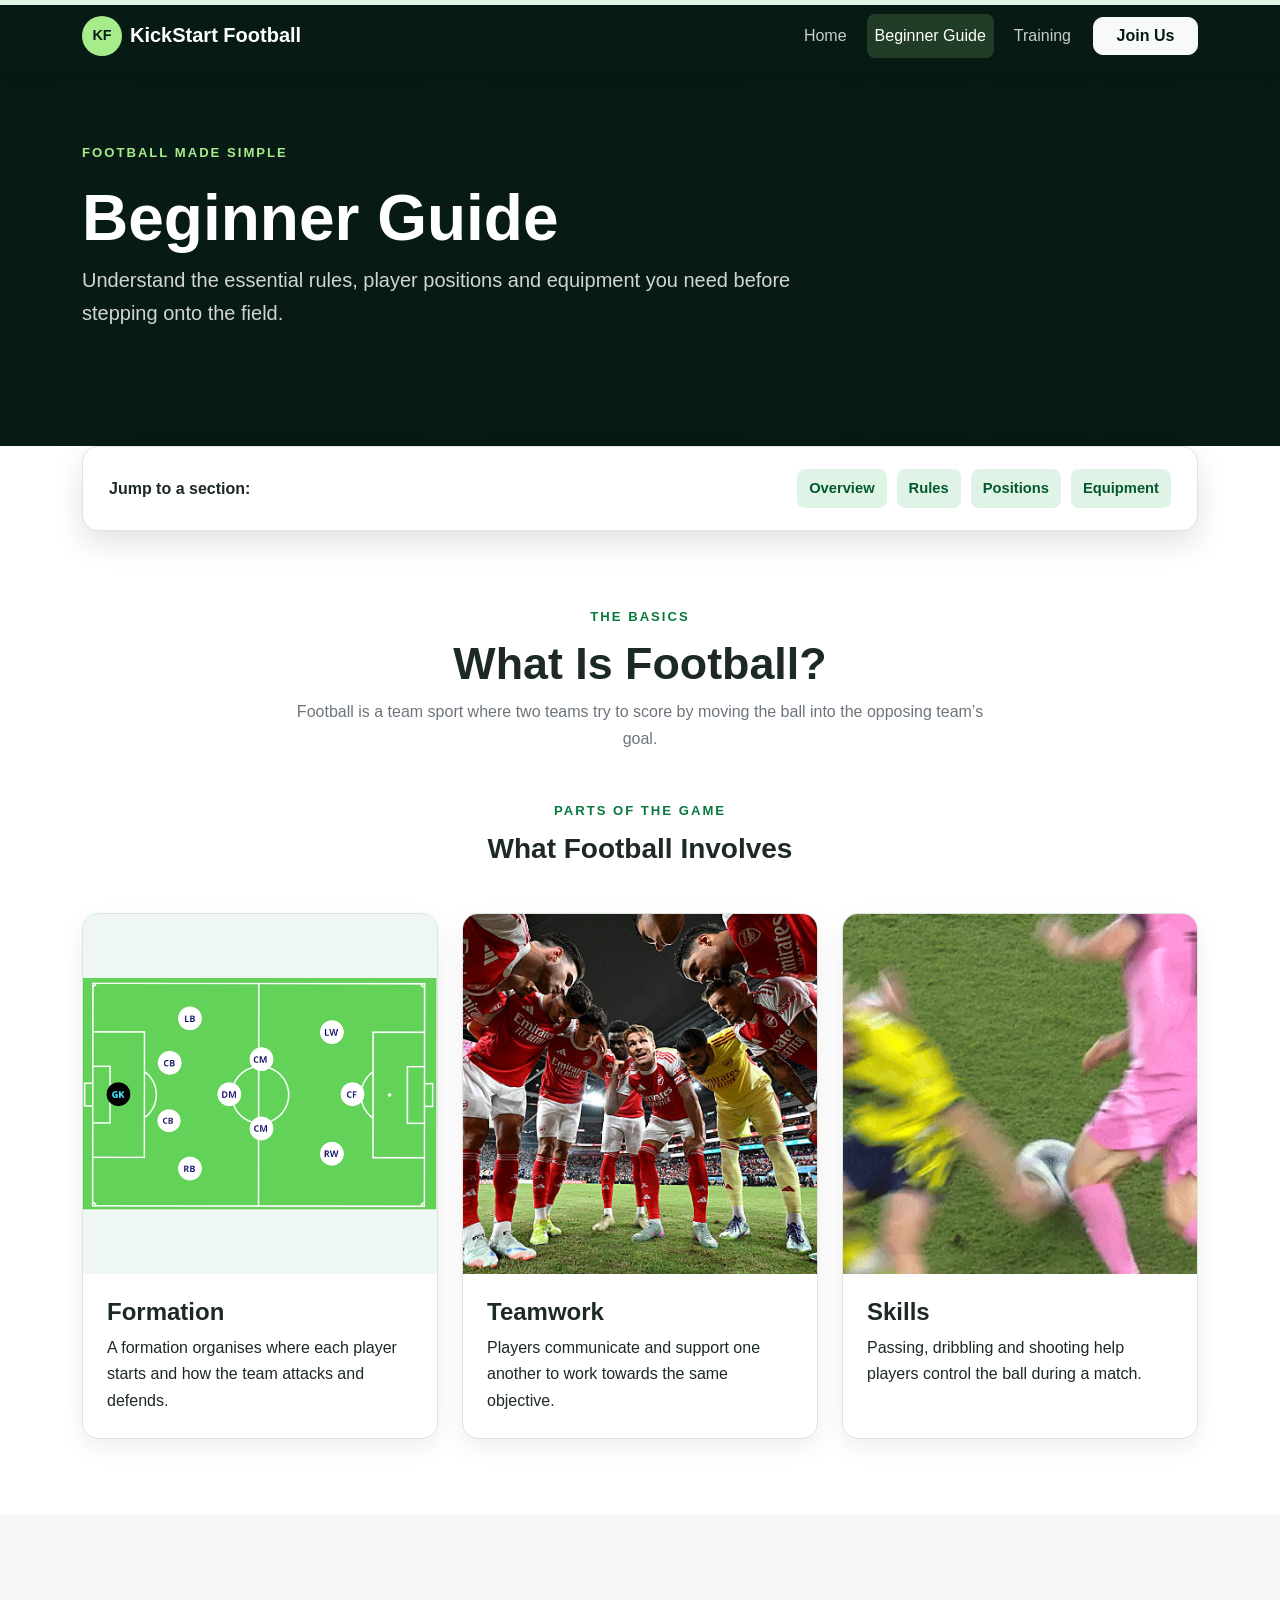
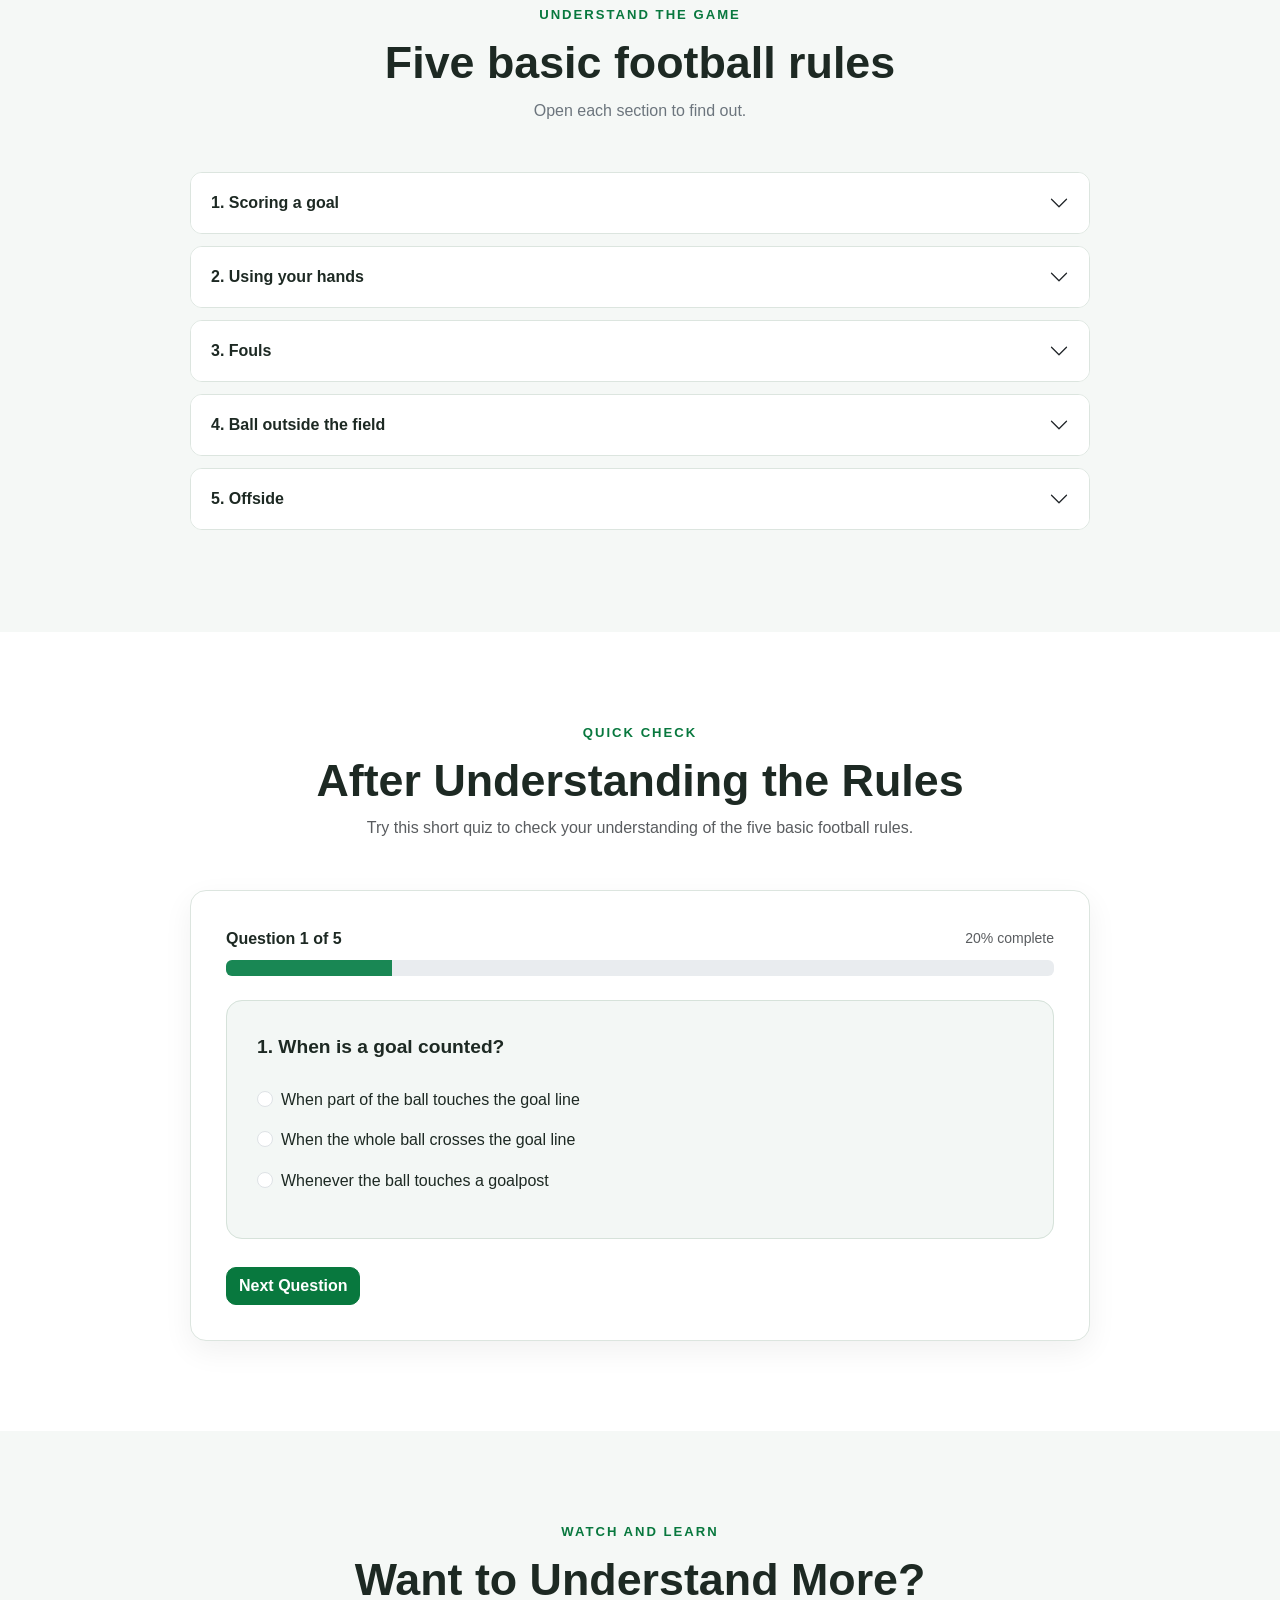
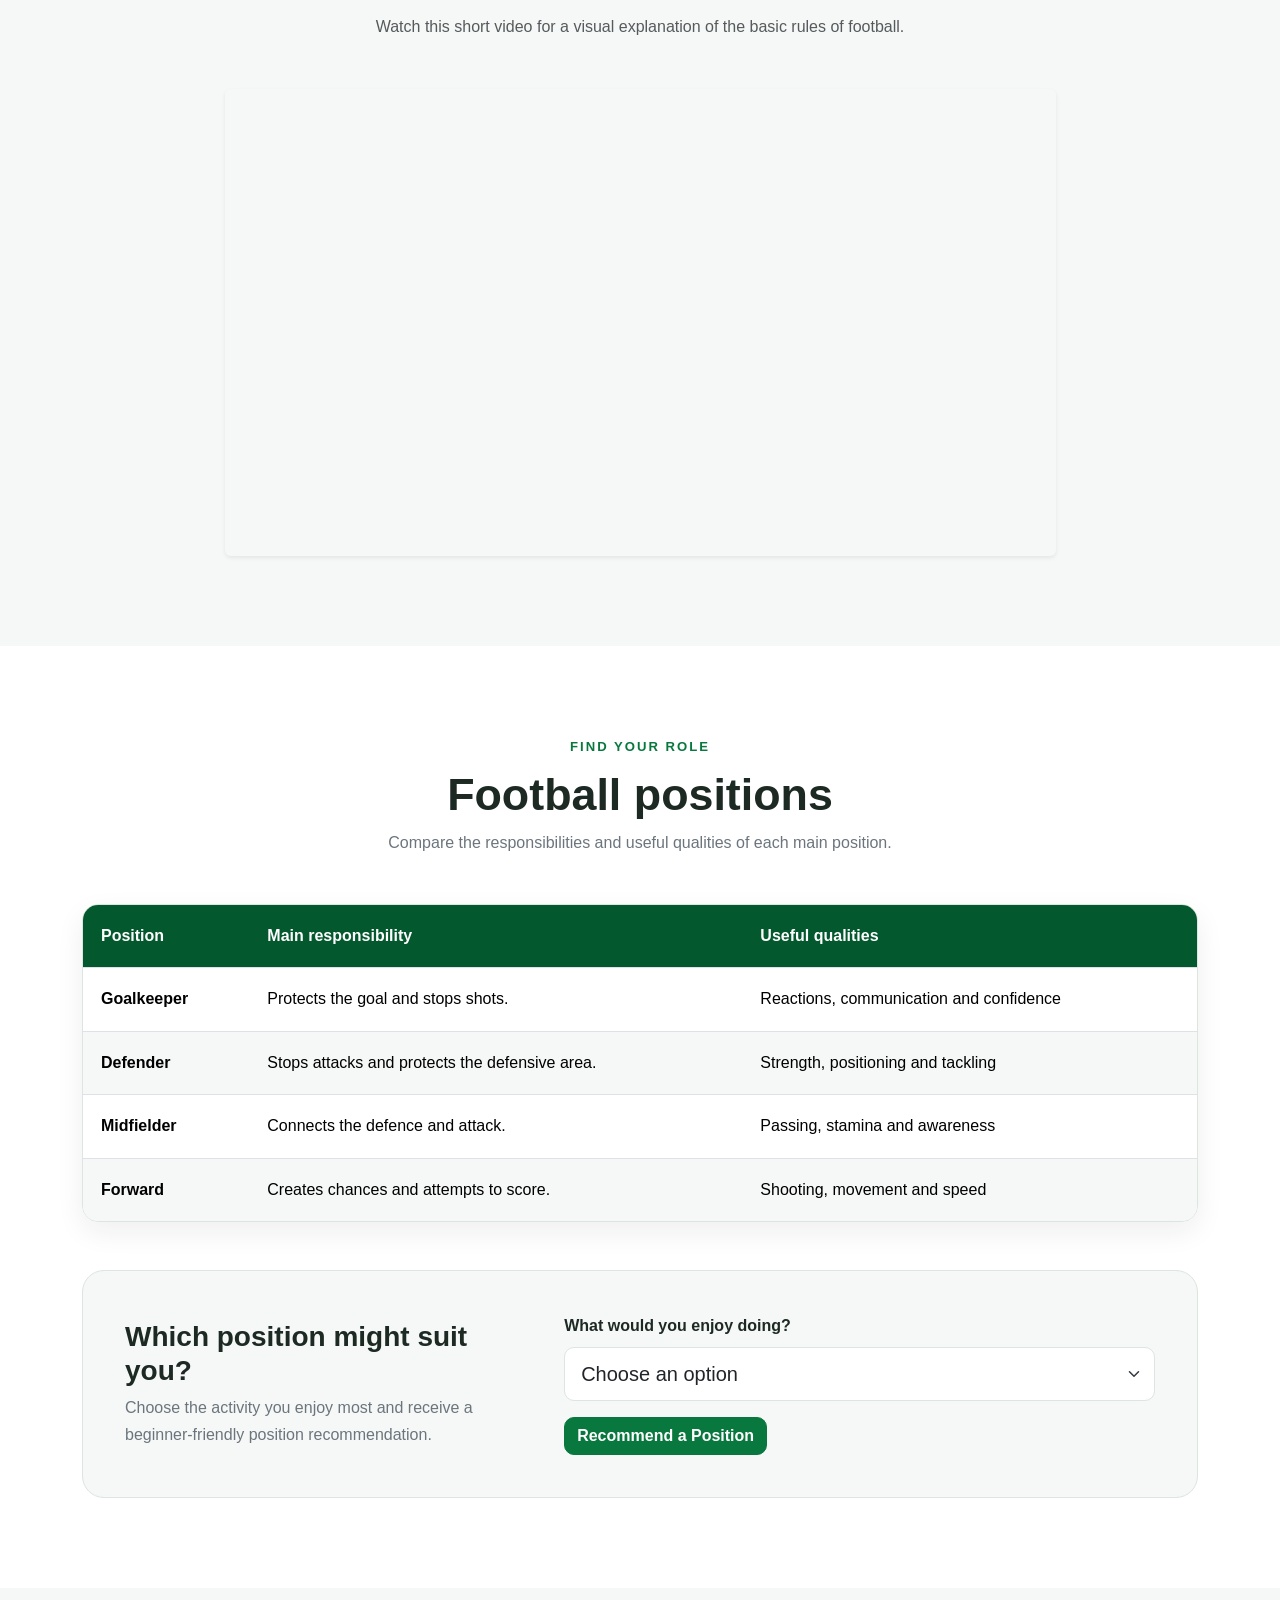
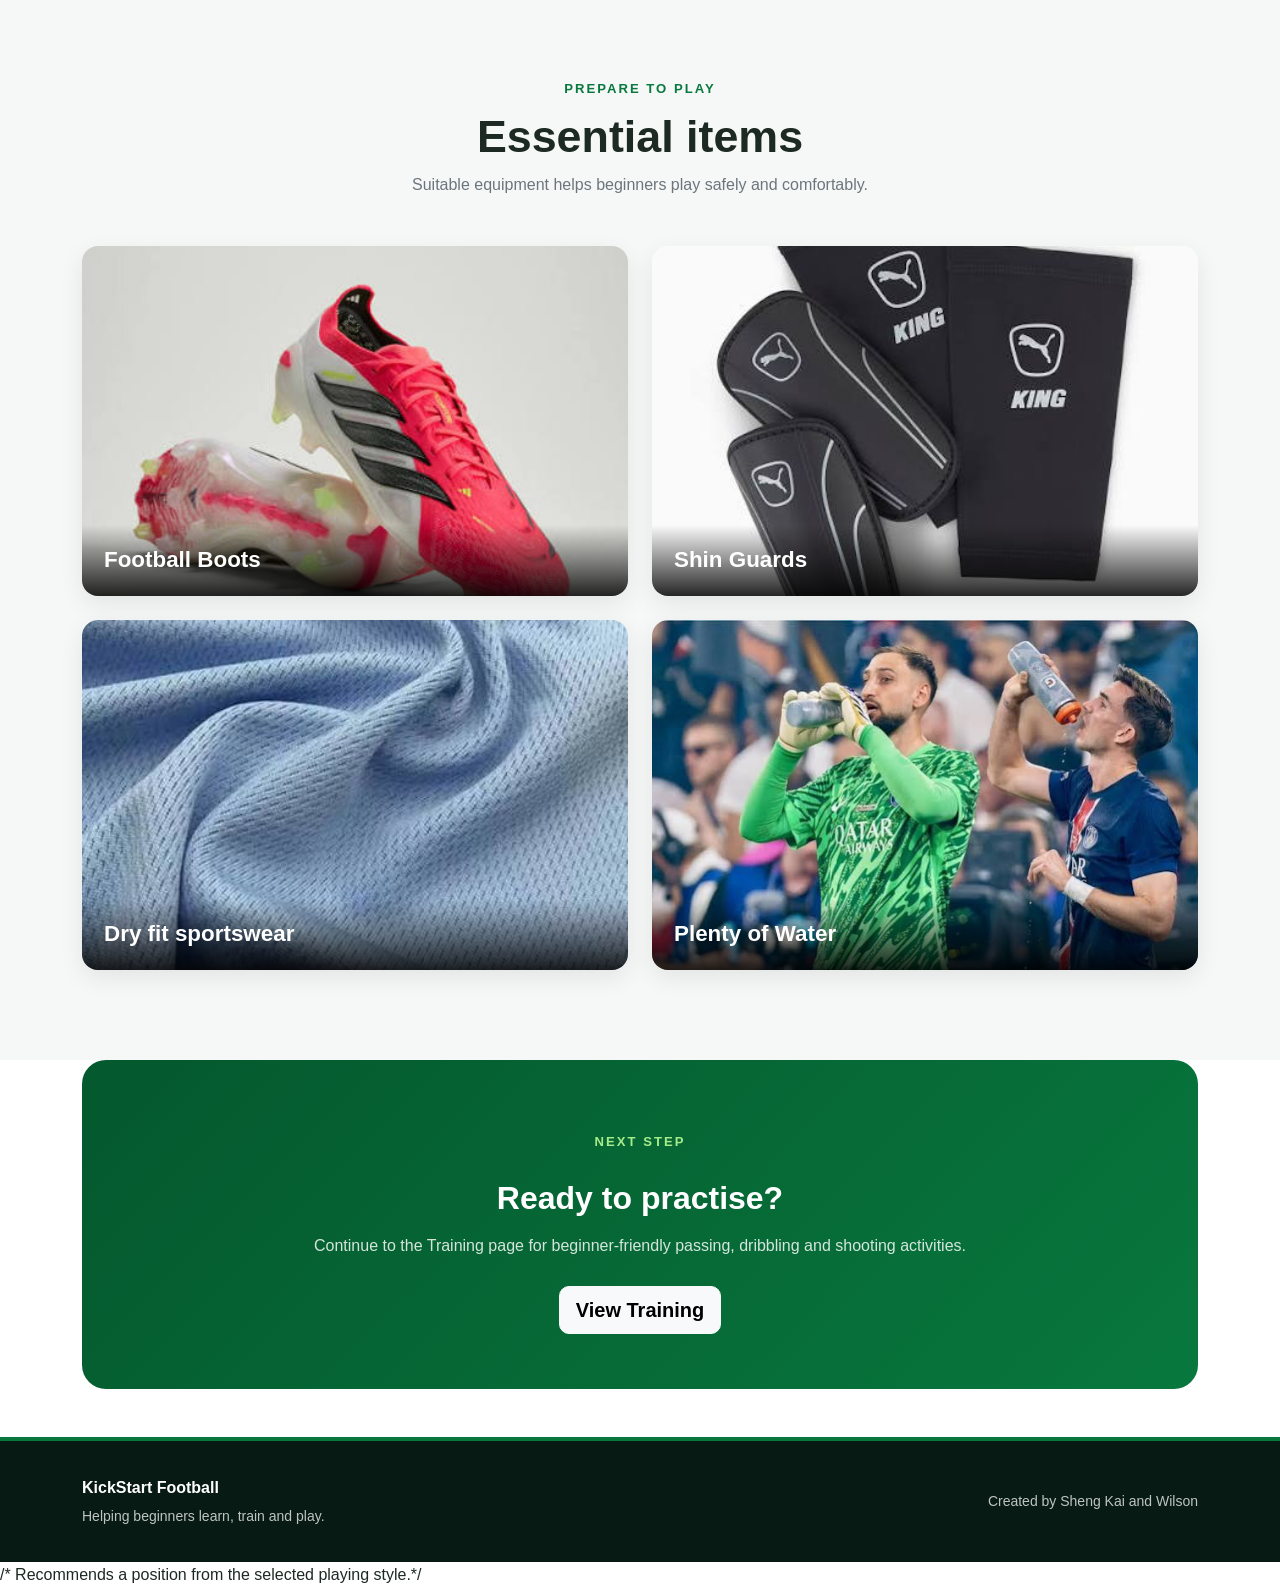
==== commit cf0dae73: "Update beginnerguide.html" ====
--- a/beginnerguide.html
+++ b/beginnerguide.html
@@ -19,8 +19,8 @@
   </head>
 
   <body>
-  
-    <!-- Navigation bar design -->
+   
+    <!-- Navigation -->
     <nav class="navbar navbar-expand-lg navbar-dark site-navbar sticky-top" aria-label="Main navigation">
       <div class="container">
         <a class="navbar-brand d-flex align-items-center gap-2" href="index.html">
@@ -62,7 +62,7 @@
       </div>
     </nav>
 
-    <!-- first section of the page  -->
+    <!-- Page introduction -->
     <header class="page-hero">
       <div class="container">
         <p class="eyebrow mb-3">FOOTBALL MADE SIMPLE</p>
@@ -72,14 +72,13 @@
     </header>
 
     <main id="main-content">
-      
-      <!-- progress bar  -->
+      <!-- Scroll progress bar -->
       <div class="scrollbox">
         <div id="scrollProgressBar" class="scrollbar"></div>
       </div>
 
-      <!-- quick hyperlink -->
-      <section class="contentssections">
+      <!-- Quick page navigation -->
+      <section class="contentsection">
         <div class="container">
           <nav class="contentcard" aria-label="Beginner Guide sections">
             <h2 class="h6 fw-bold mb-0">Jump to a section:</h2>
@@ -94,7 +93,7 @@
         </div>
       </section>
 
-      <!-- what is football -->
+      <!-- Football overview -->
       <section id="overview" class="section-space-sm" aria-labelledby="overview-title">
         <div class="container">
           <div class="section-heading text-center">
@@ -113,7 +112,7 @@
 
         <div class="row g-4">
 
-    <!-- formation image -->
+    <!-- Formation -->
     <div class="col-md-4">
         <article class="football-feature-card h-100">
             <img src="images/11aside.png"
@@ -130,7 +129,7 @@
         </article>
     </div>
 
-    <!-- teamwork image -->
+    <!-- Teamwork -->
     <div class="col-md-4">
         <article class="football-feature-card h-100">
             <img src="images/arsenal.jpg"
@@ -147,7 +146,7 @@
         </article>
     </div>
 
-    <!-- Skills image -->
+    <!-- Ball Skills -->
     <div class="col-md-4">
         <article class="football-feature-card h-100">
             <img src="images/nutmeg.gif"
@@ -167,7 +166,7 @@
 </div>
       </section>
 
-      <!-- Basic rules of football -->
+      <!-- Basic rules -->
       <section id="rules" class="section-space bgsoft" aria-labelledby="rules-title">
         <div class="container">
           <div class="section-heading text-center">
@@ -181,7 +180,7 @@
           </div>
 
           <div class="accordion rules-accordion" id="rulesAccordion">
-            <!-- 1st rule -->
+            <!-- Rule 1 -->
             <div class="accordion-item">
               <h3 class="accordion-header" id="ruleOneHeading">
                 <button
@@ -217,7 +216,7 @@
               </div>
             </div>
 
-            <!-- 2nd rule -->
+            <!-- Rule 2 -->
             <div class="accordion-item">
               <h3 class="accordion-header" id="ruleTwoHeading">
                 <button
@@ -254,7 +253,7 @@
               </div>
             </div>
 
-            <!-- 3rd rule -->
+            <!-- Rule 3 -->
             <div class="accordion-item">
               <h3 class="accordion-header" id="ruleThreeHeading">
                 <button
@@ -290,7 +289,7 @@
               </div>
             </div>
 
-            <!-- 4th rule -->
+            <!-- Rule 4 -->
             <div class="accordion-item">
               <h3 class="accordion-header" id="ruleFourHeading">
                 <button
@@ -339,7 +338,7 @@
               </div>
             </div>
 
-            <!-- last rule -->
+            <!-- Rule 5 -->
             <div class="accordion-item">
               <h3 class="accordion-header" id="ruleFiveHeading">
                 <button
@@ -379,7 +378,7 @@
         </div>
       </section>
 
-      <!-- quiz for understanding -->
+      <!-- Basic rules quiz -->
       <section id="rules-quiz" class="section-space" aria-labelledby="quiz-title">
         <div class="container">
           <div class="section-heading text-center">
@@ -528,7 +527,7 @@
         </div>
       </section>
 
-      <!-- football video -->
+      <!-- Football video -->
       <section id="football-video" class="section-space bgsoft" aria-labelledby="video-title">
         <div class="container">
           <div class="row justify-content-center">
@@ -556,7 +555,7 @@
         </div>
       </section>
 
-      <!-- Positions in football -->
+      <!-- Positions -->
       <section id="positions" class="section-space" aria-labelledby="positions-title">
         <div class="container">
           <div class="section-heading text-center">
@@ -567,7 +566,7 @@
             <p class="text-secondary">Compare the responsibilities and useful qualities of each main position.</p>
           </div>
 
-          <div class="table-responsive positiontab-wrapper">
+          <div class="table-responsive position-table-wrapper">
             <table class="table positiontab align-middle mb-0">
               <caption class="visually-hidden">
                 Comparison of the four main football positions
@@ -612,6 +611,8 @@
           <div class="findposition mt-5">
             <div class="row align-items-center g-4">
               <div class="col-lg-5">
+                
+
                 <h3 class="fw-bold">Which position might suit you?</h3>
 
                 <p class="text-secondary mb-lg-0">Choose the activity you enjoy most and receive a beginner-friendly position recommendation.</p>
@@ -645,7 +646,7 @@
         </div>
       </section>
 
-      <!-- essential items -->
+      <!-- Equipment -->
       <section id="equipment" class="section-space bgsoft" aria-labelledby="equipment-title">
         <div class="container">
           <div class="section-heading text-center">
@@ -708,7 +709,7 @@
       </section>
     </main>
 
-    <!-- Footer for other information -->
+    <!-- Footer -->
     <footer class="site-footer">
       <div class="container">
         <div class="row align-items-center g-3">
@@ -731,8 +732,8 @@
 
 
 
-    <!--JavaScript (including bootstrap) -->
-    
+    <!--JavaScript -->
+
     <script
       src="https://cdn.jsdelivr.net/npm/bootstrap@5.3.8/dist/js/bootstrap.bundle.min.js"
       integrity="sha384-FKyoEForCGlyvwx9Hj09JcYn3nv7wiPVlz7YYwJrWVcXK/BmnVDxM+D2scQbITxI"
@@ -769,7 +770,7 @@
         result.focus();
       }
 
-      // Updates the progress when the user scolls.
+      // Updates the green bar when the user scrolls.
       function updateScrollProgress() {
         let pageHeight = document.documentElement.scrollHeight - window.innerHeight;
         let percentage = (window.scrollY / pageHeight) * 100;
@@ -778,7 +779,7 @@
 
       window.addEventListener("scroll", updateScrollProgress);
 
-      // makes quiz question to be answered one at a time.
+      // One-question-at-a-time quiz.
       let questionNames = ["q1", "q2", "q3", "q4", "q5"];
       let correctAnswers = ["b", "c", "b", "b", "a"];
       let quizForm = document.getElementById("rulesQuiz");
--- a/css/style.css
+++ b/css/style.css
@@ -229,26 +229,7 @@
 
 
 
-
-
-
-
-
-
-
-
-
-
-
-
-
-
-
-
-
-
-
-/* Home page */
+/* CSS for index.html (homepage) */
 .hero-section {
   min-height: 620px;
   display: flex;
@@ -540,29 +521,7 @@
 
 
 
-
-
-
-
-
-
-
-
-
-
-
-
-
-
-
-
-
-
-
-
-
-
-/* CSS for beginnerguide.html */
+/* CSS for beginnerguide.html (beginner guide) */
 .football-feature-card {
   overflow: hidden;
   background-color: white;
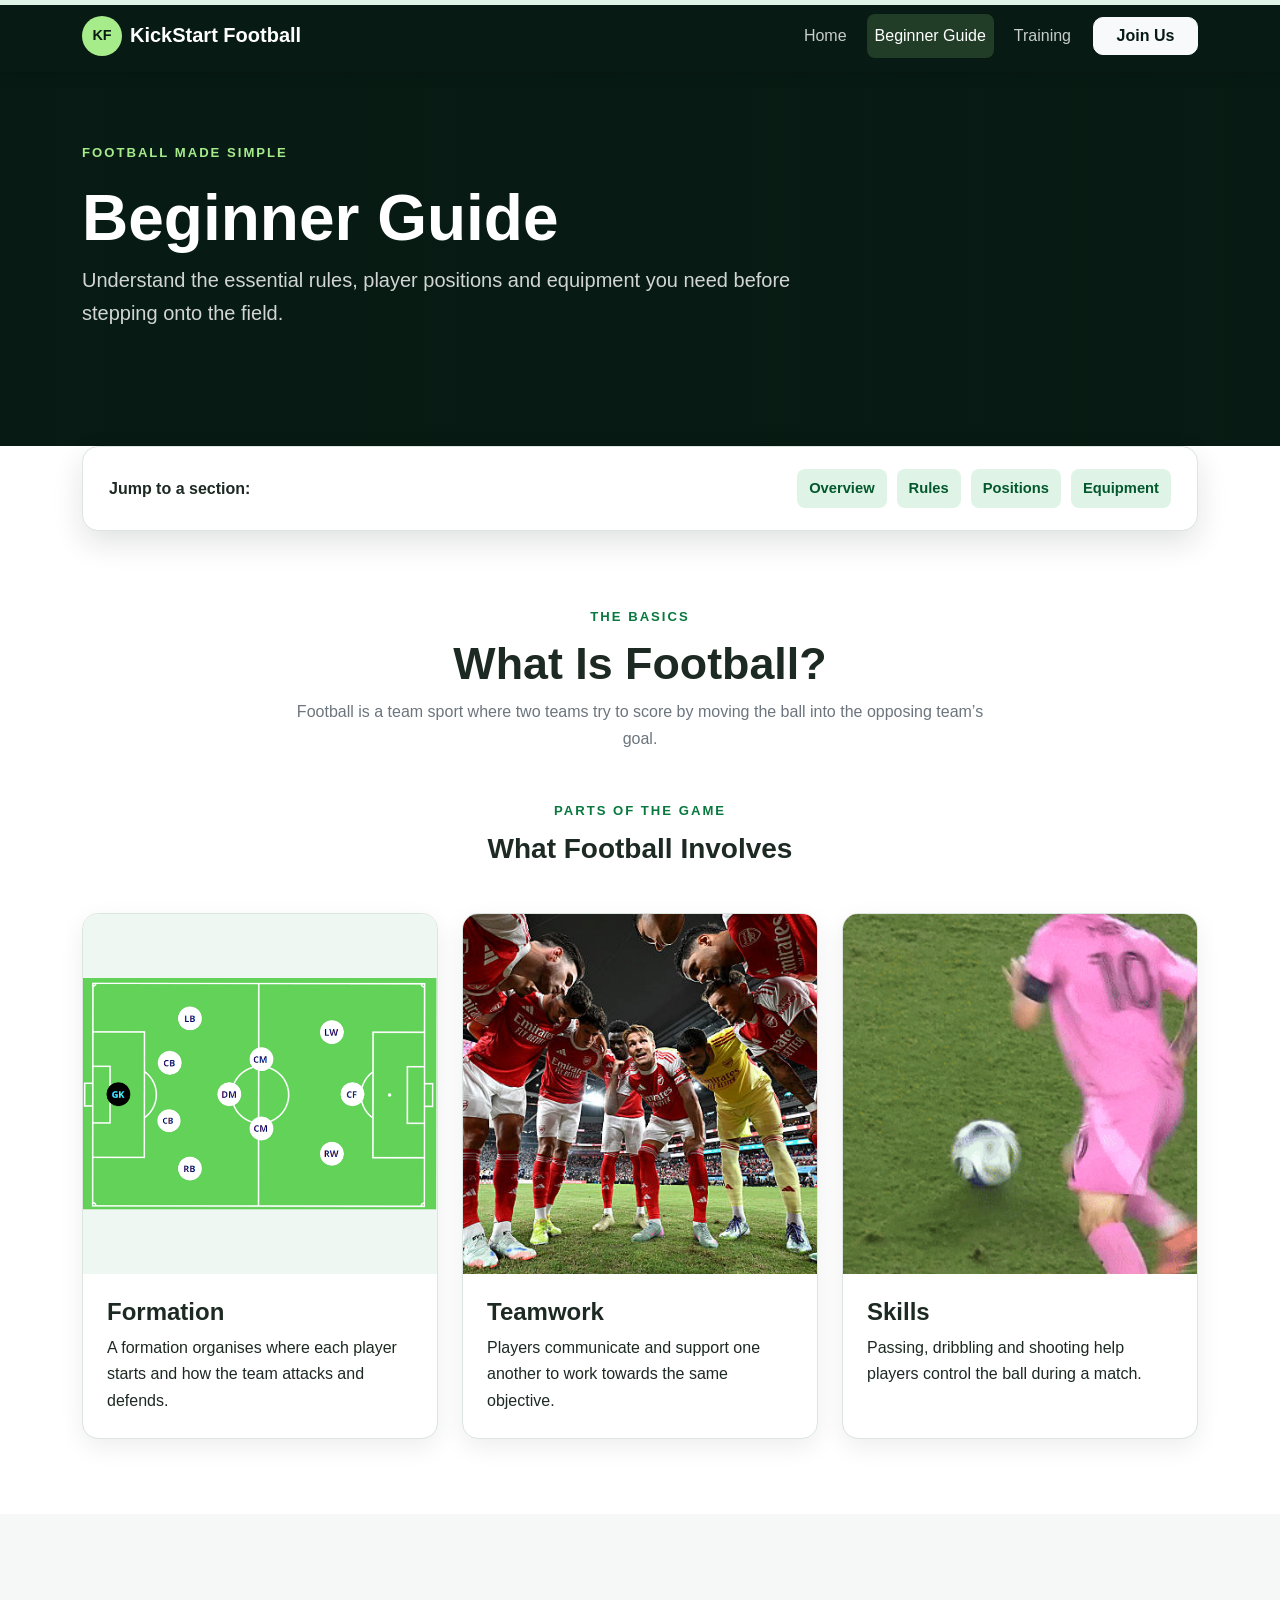
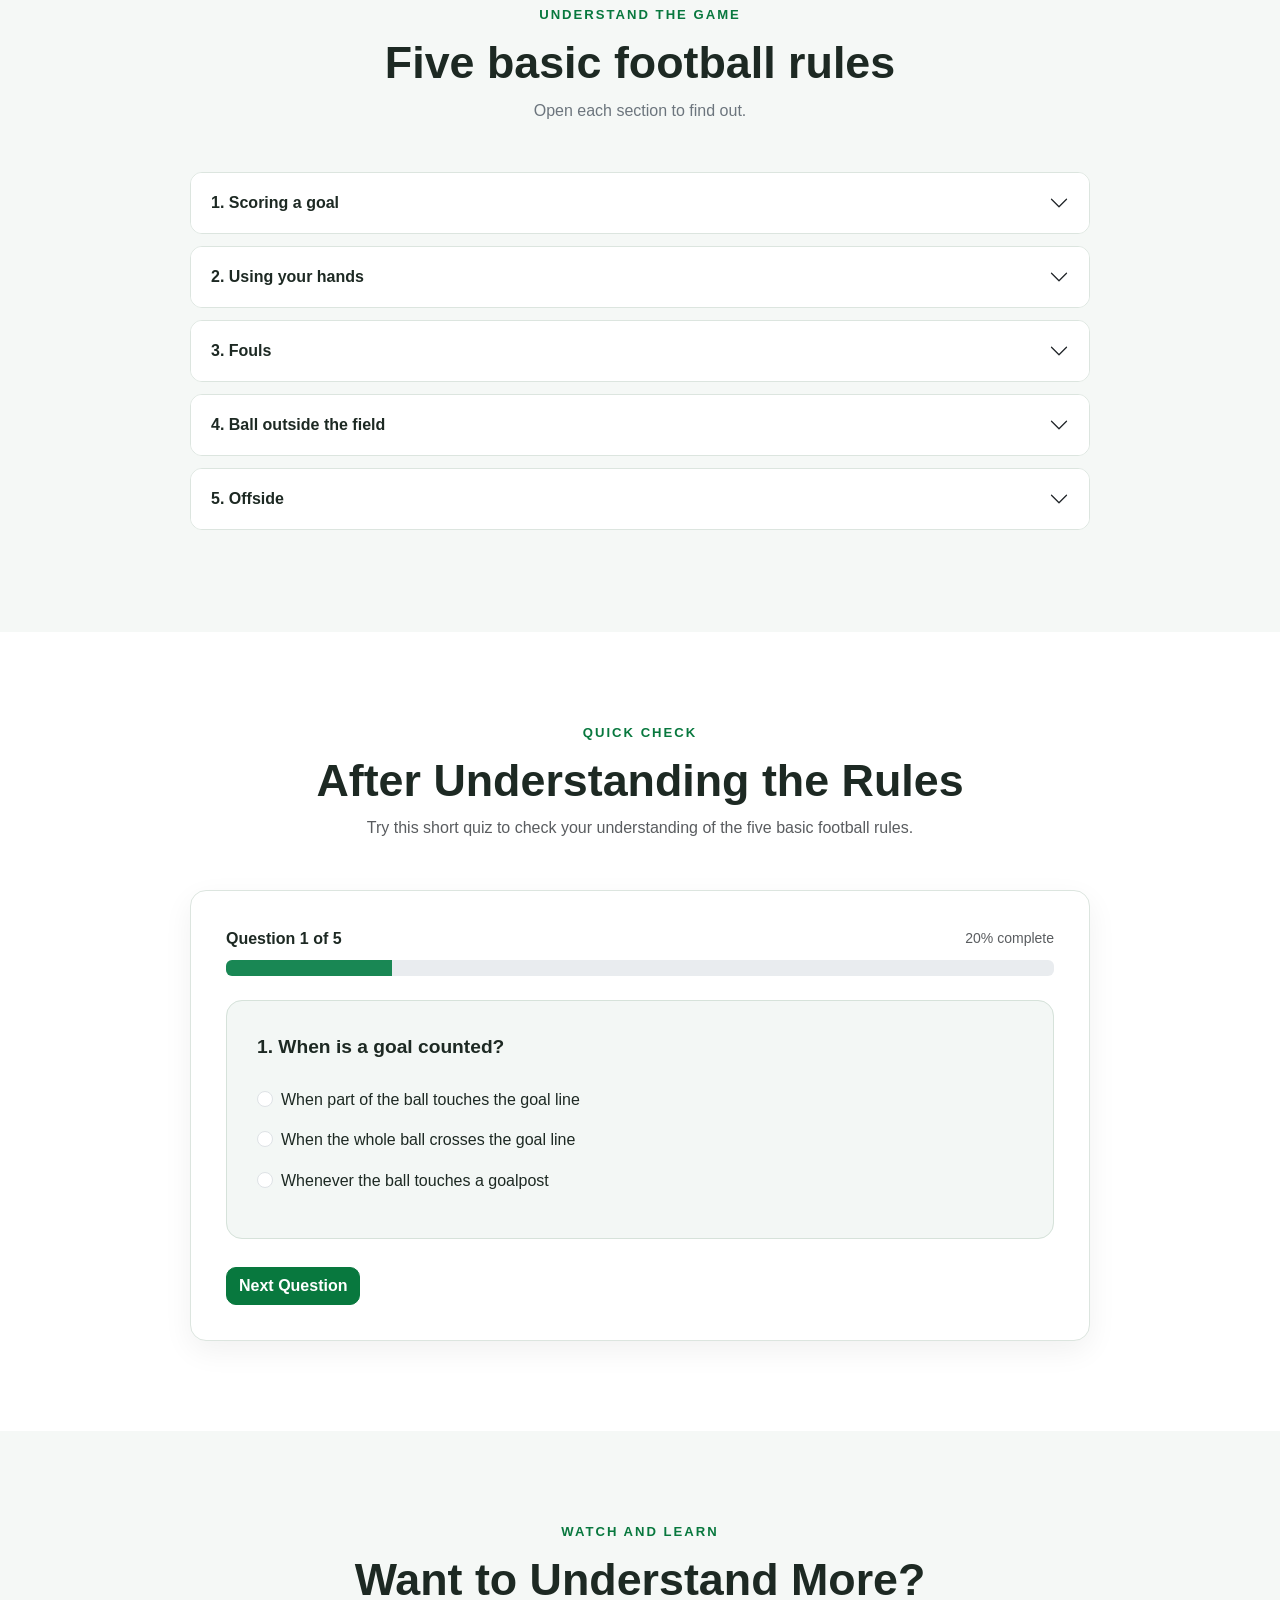
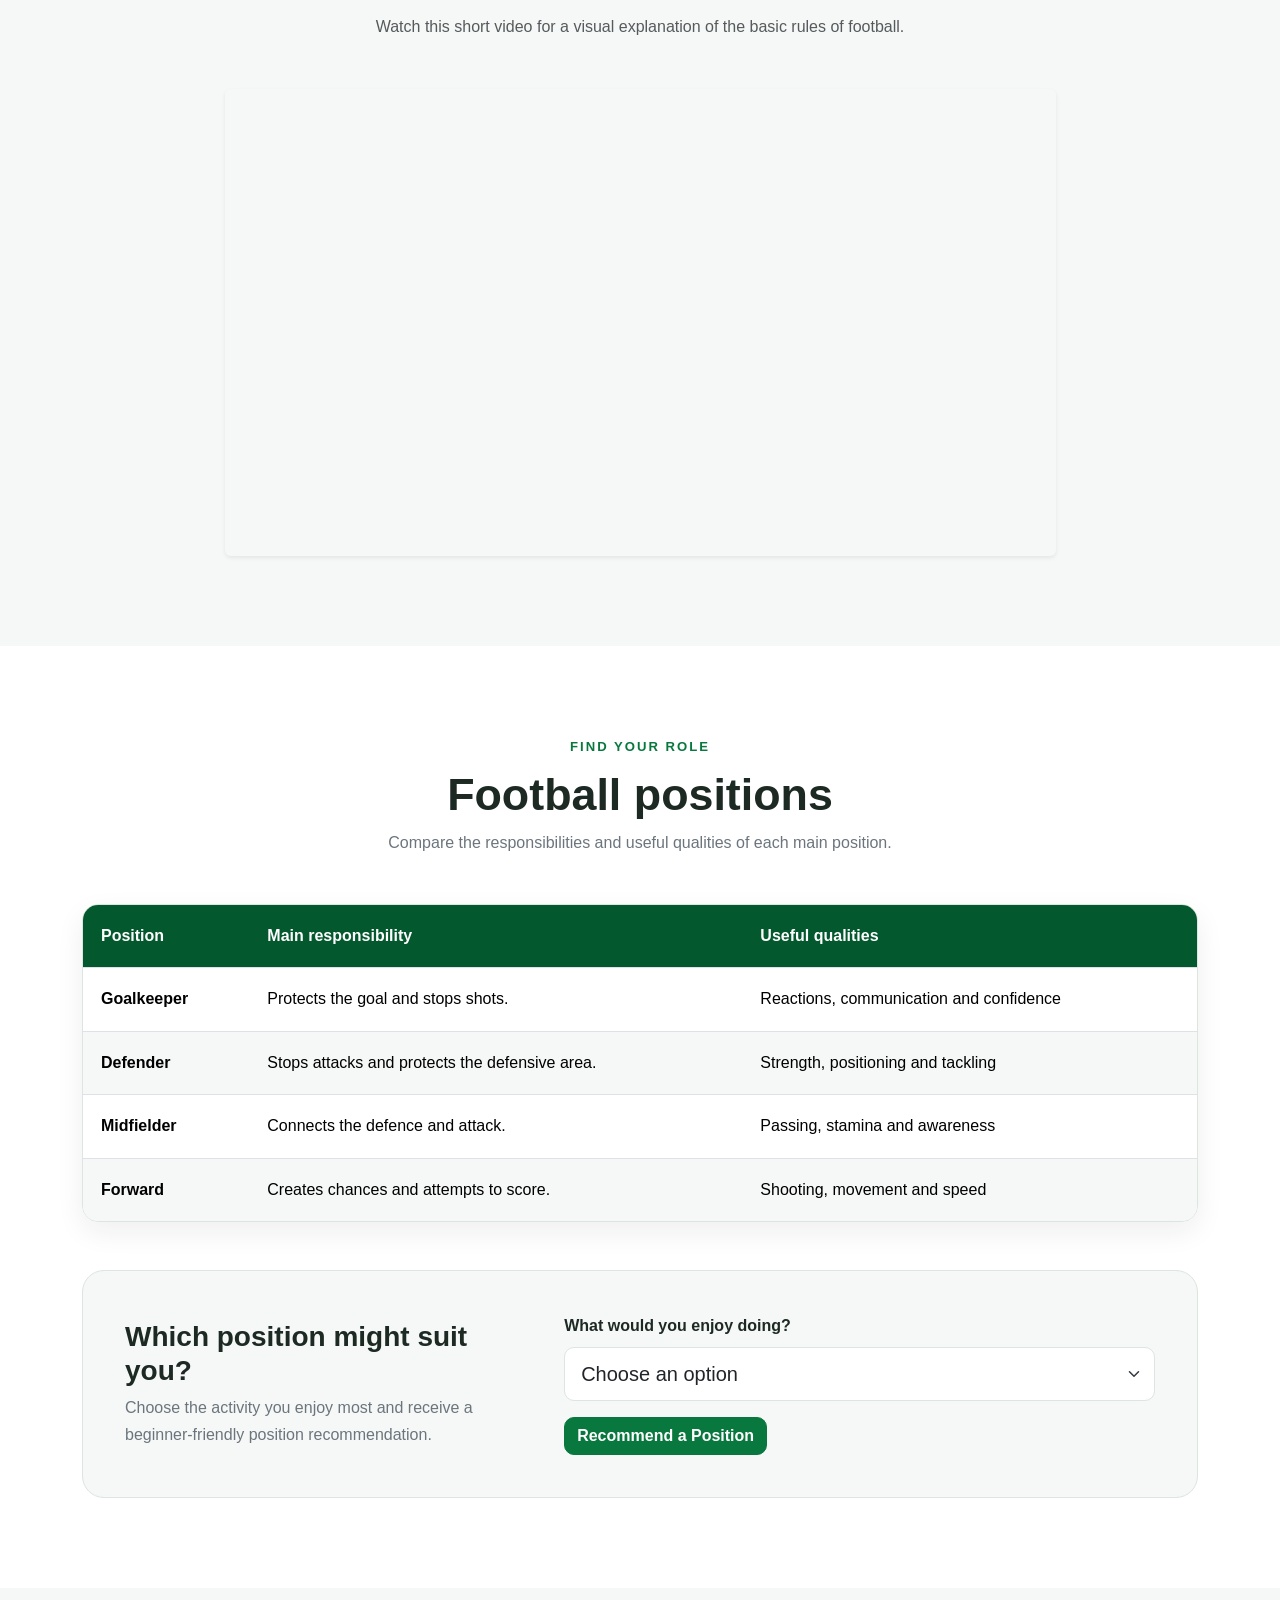
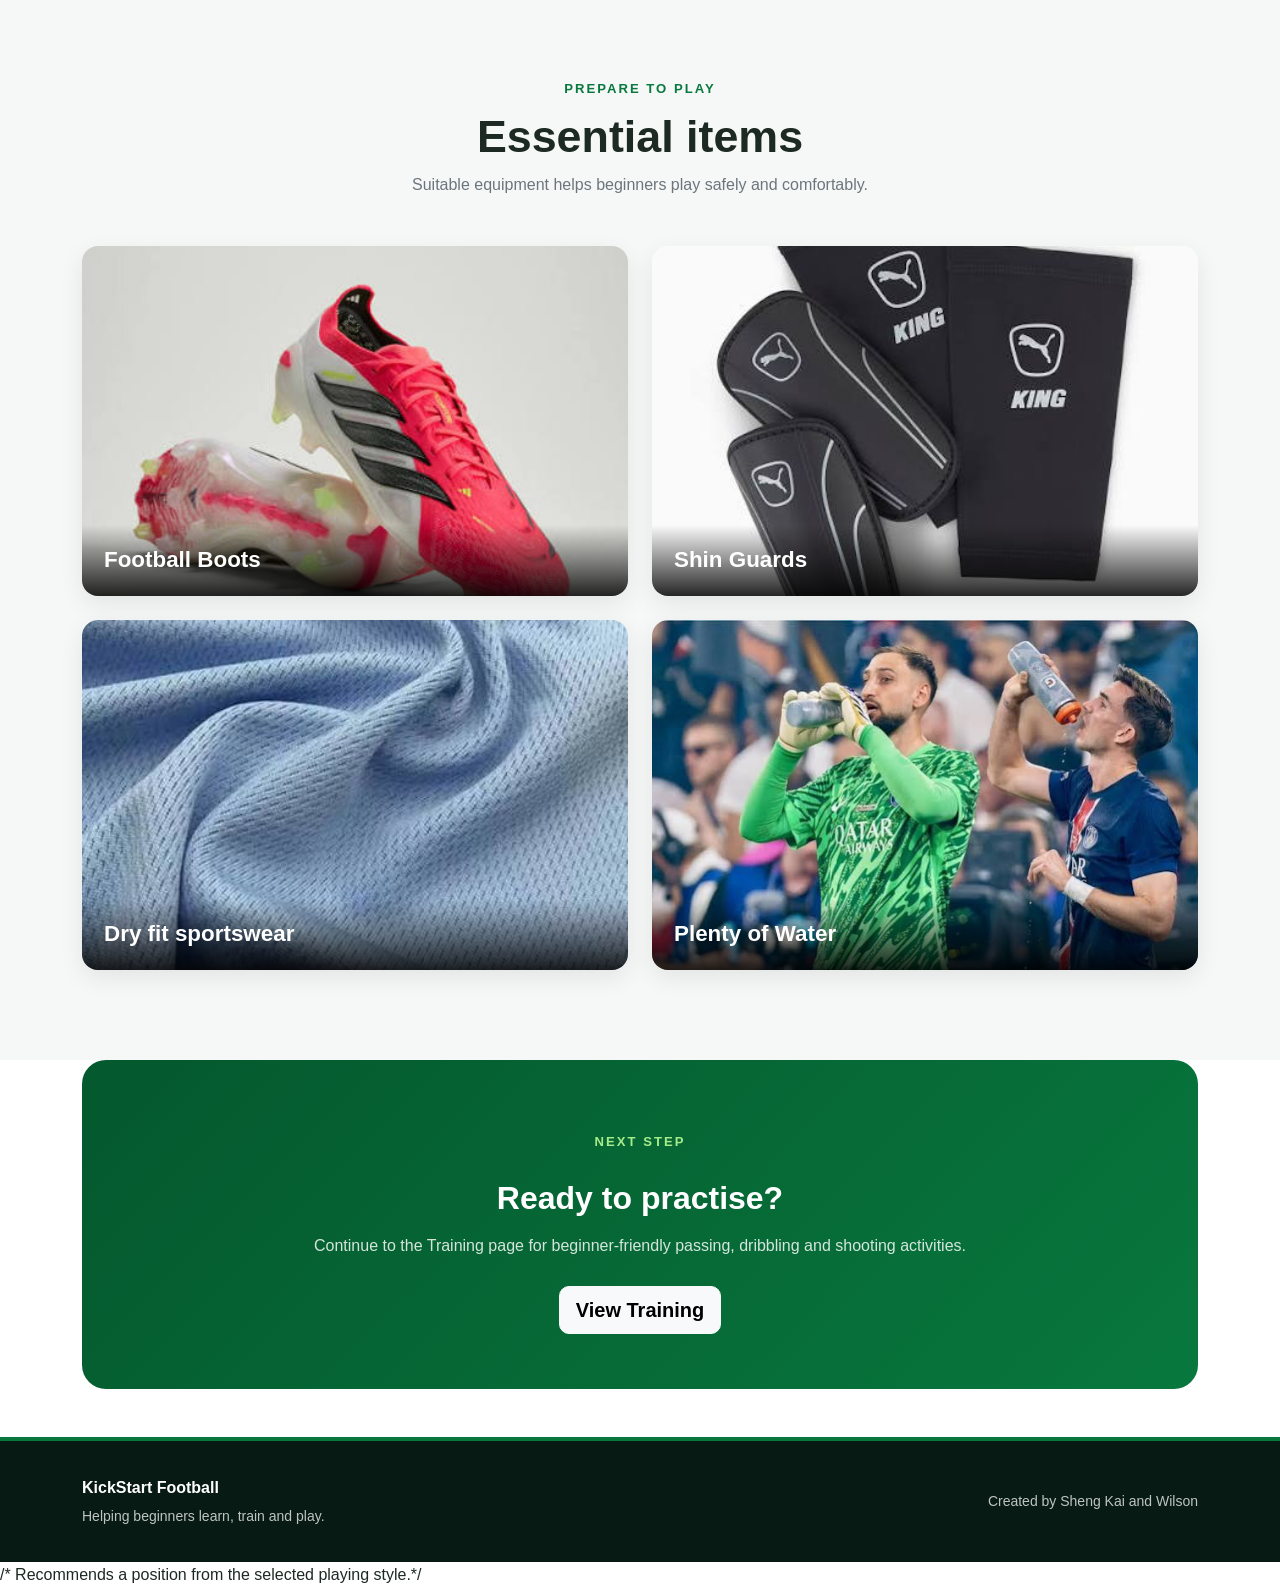
==== commit da382d31: "Update beginnerguide.html" ====
--- a/beginnerguide.html
+++ b/beginnerguide.html
@@ -11,8 +11,6 @@
     <link
       href="https://cdn.jsdelivr.net/npm/bootstrap@5.3.8/dist/css/bootstrap.min.css"
       rel="stylesheet"
-      integrity="sha384-sRIl4kxILFvY47J16cr9ZwB07vP4J8+LH7qKQnuqkuIAvNWLzeN8tE5YBujZqJLB"
-      crossorigin="anonymous"
     />
 
     <link rel="stylesheet" href="css/style.css" />
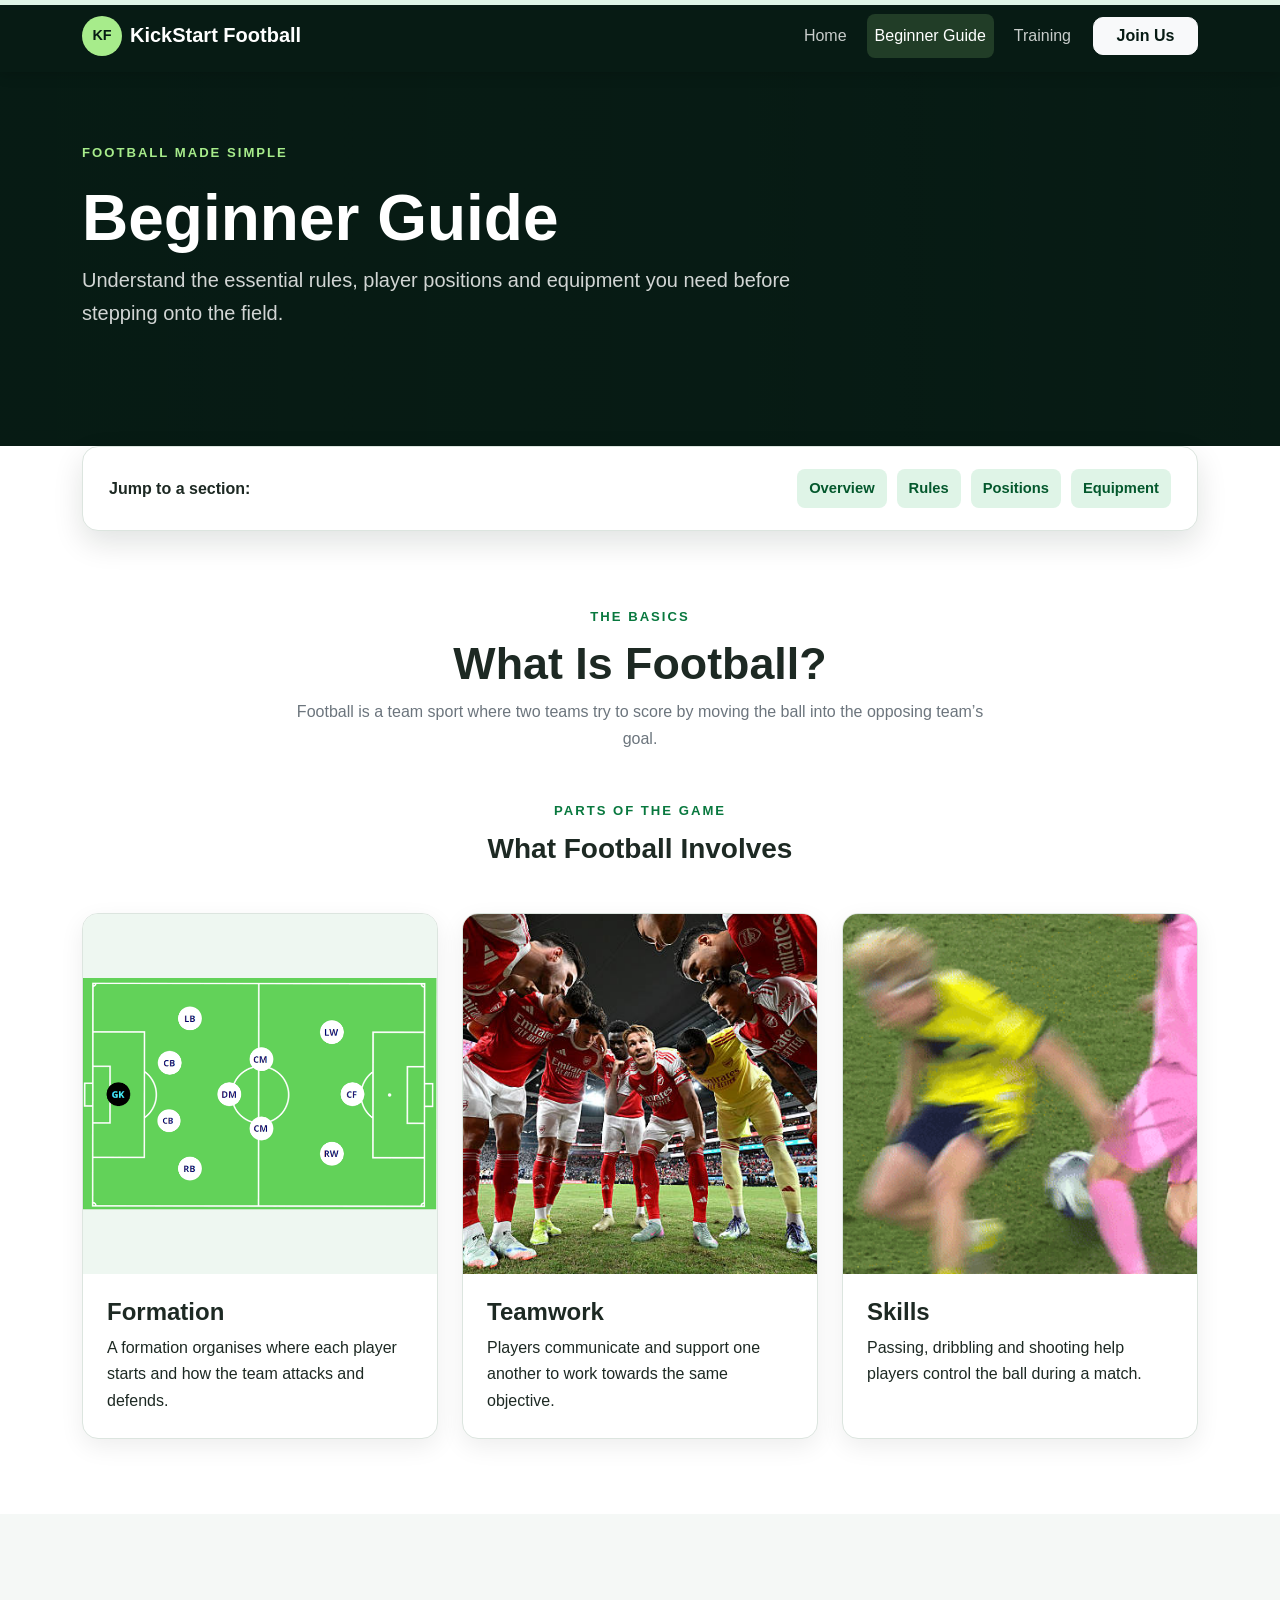
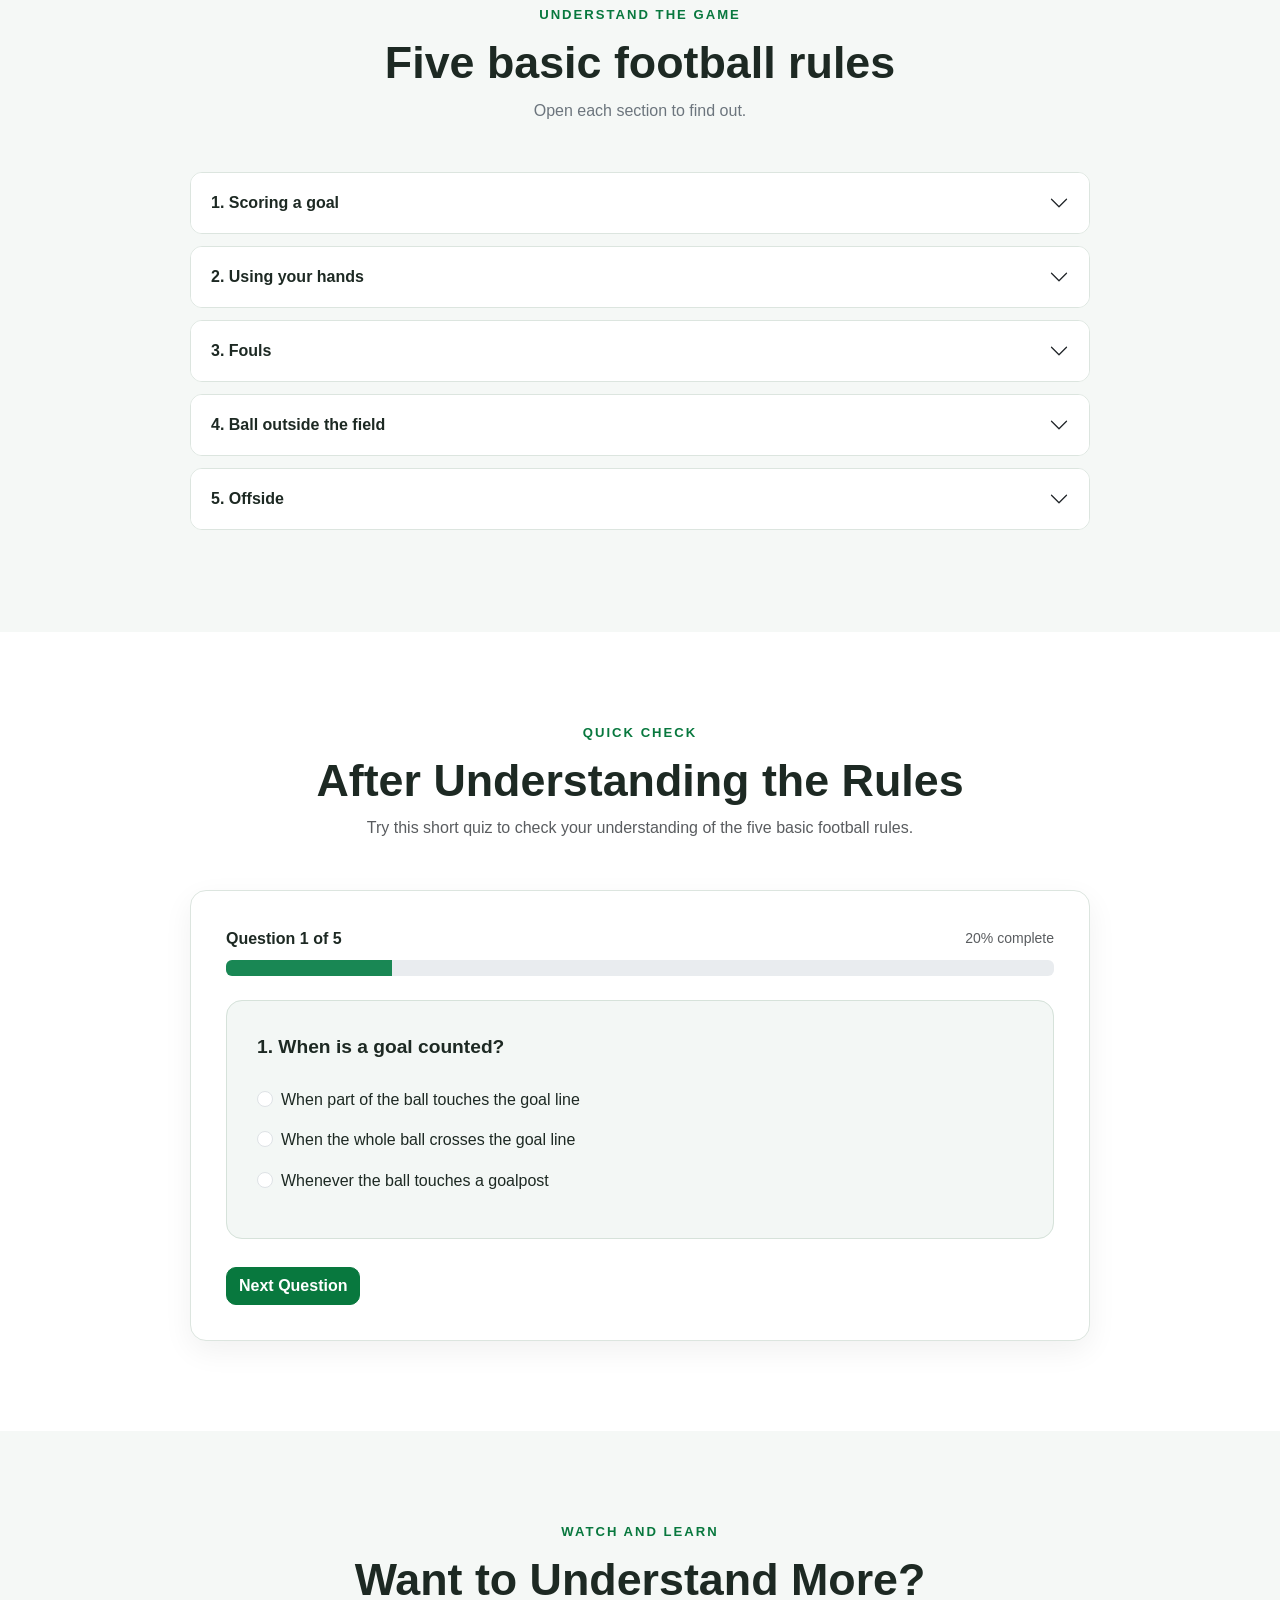
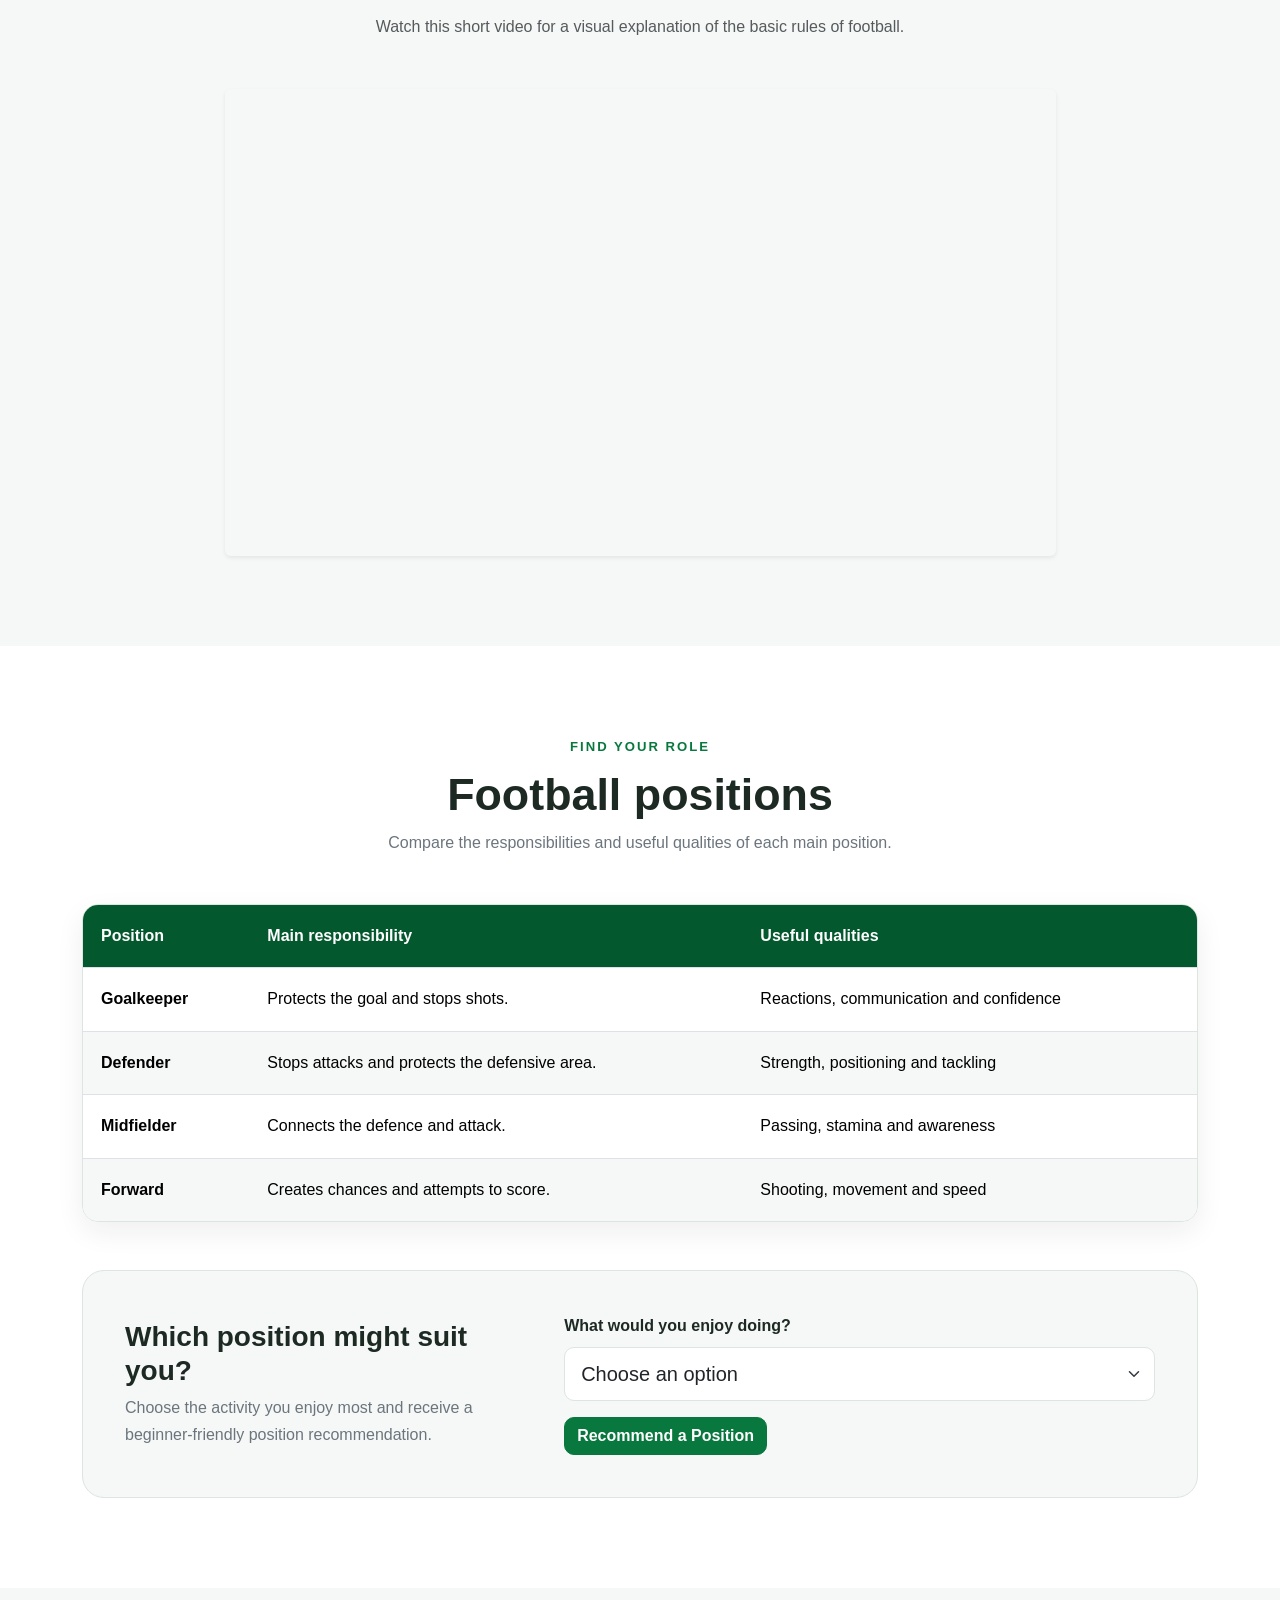
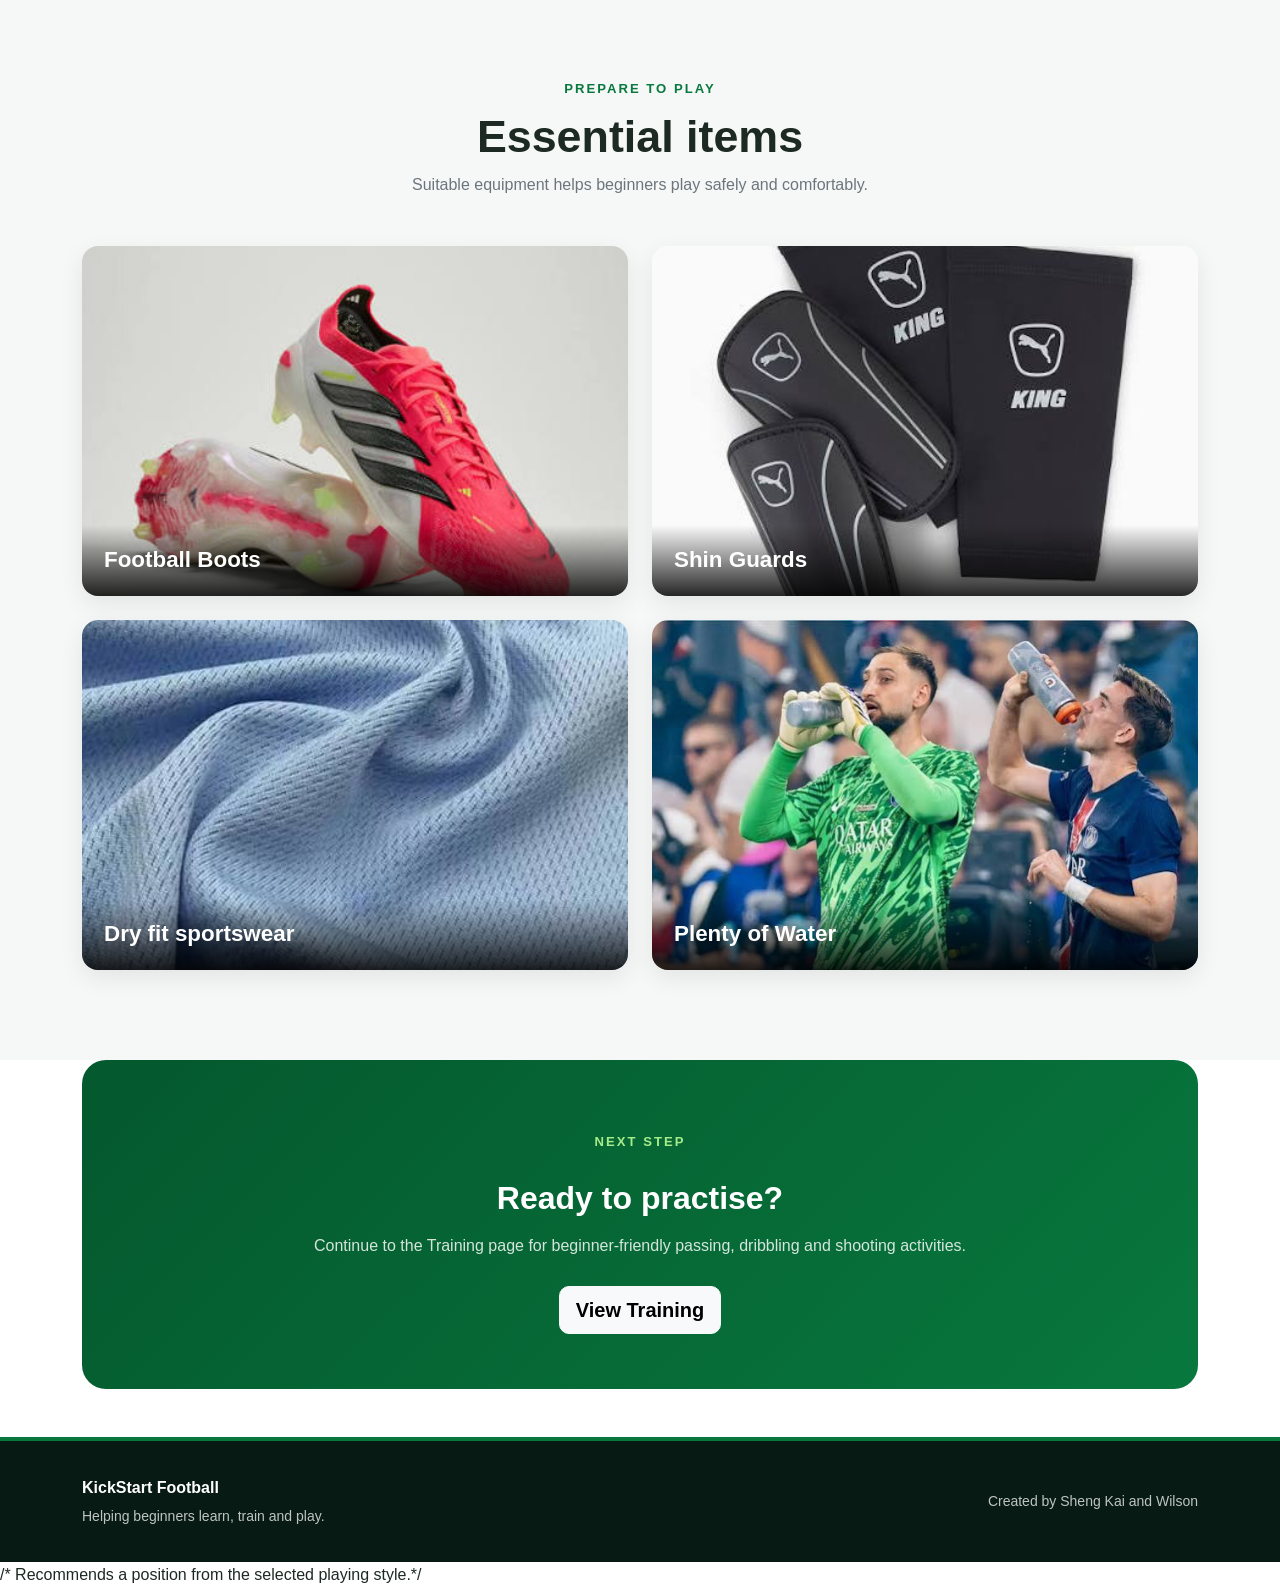
==== commit f10dfdcc: "Update beginnerguide.html" ====
--- a/beginnerguide.html
+++ b/beginnerguide.html
@@ -780,6 +780,7 @@
       // One-question-at-a-time quiz.
       let questionNames = ["q1", "q2", "q3", "q4", "q5"];
       let correctAnswers = ["b", "c", "b", "b", "a"];
+      
       let quizForm = document.getElementById("rulesQuiz");
       let quizSteps = quizForm.querySelectorAll(".quizstep");
       let quizResult = document.getElementById("quizResult");
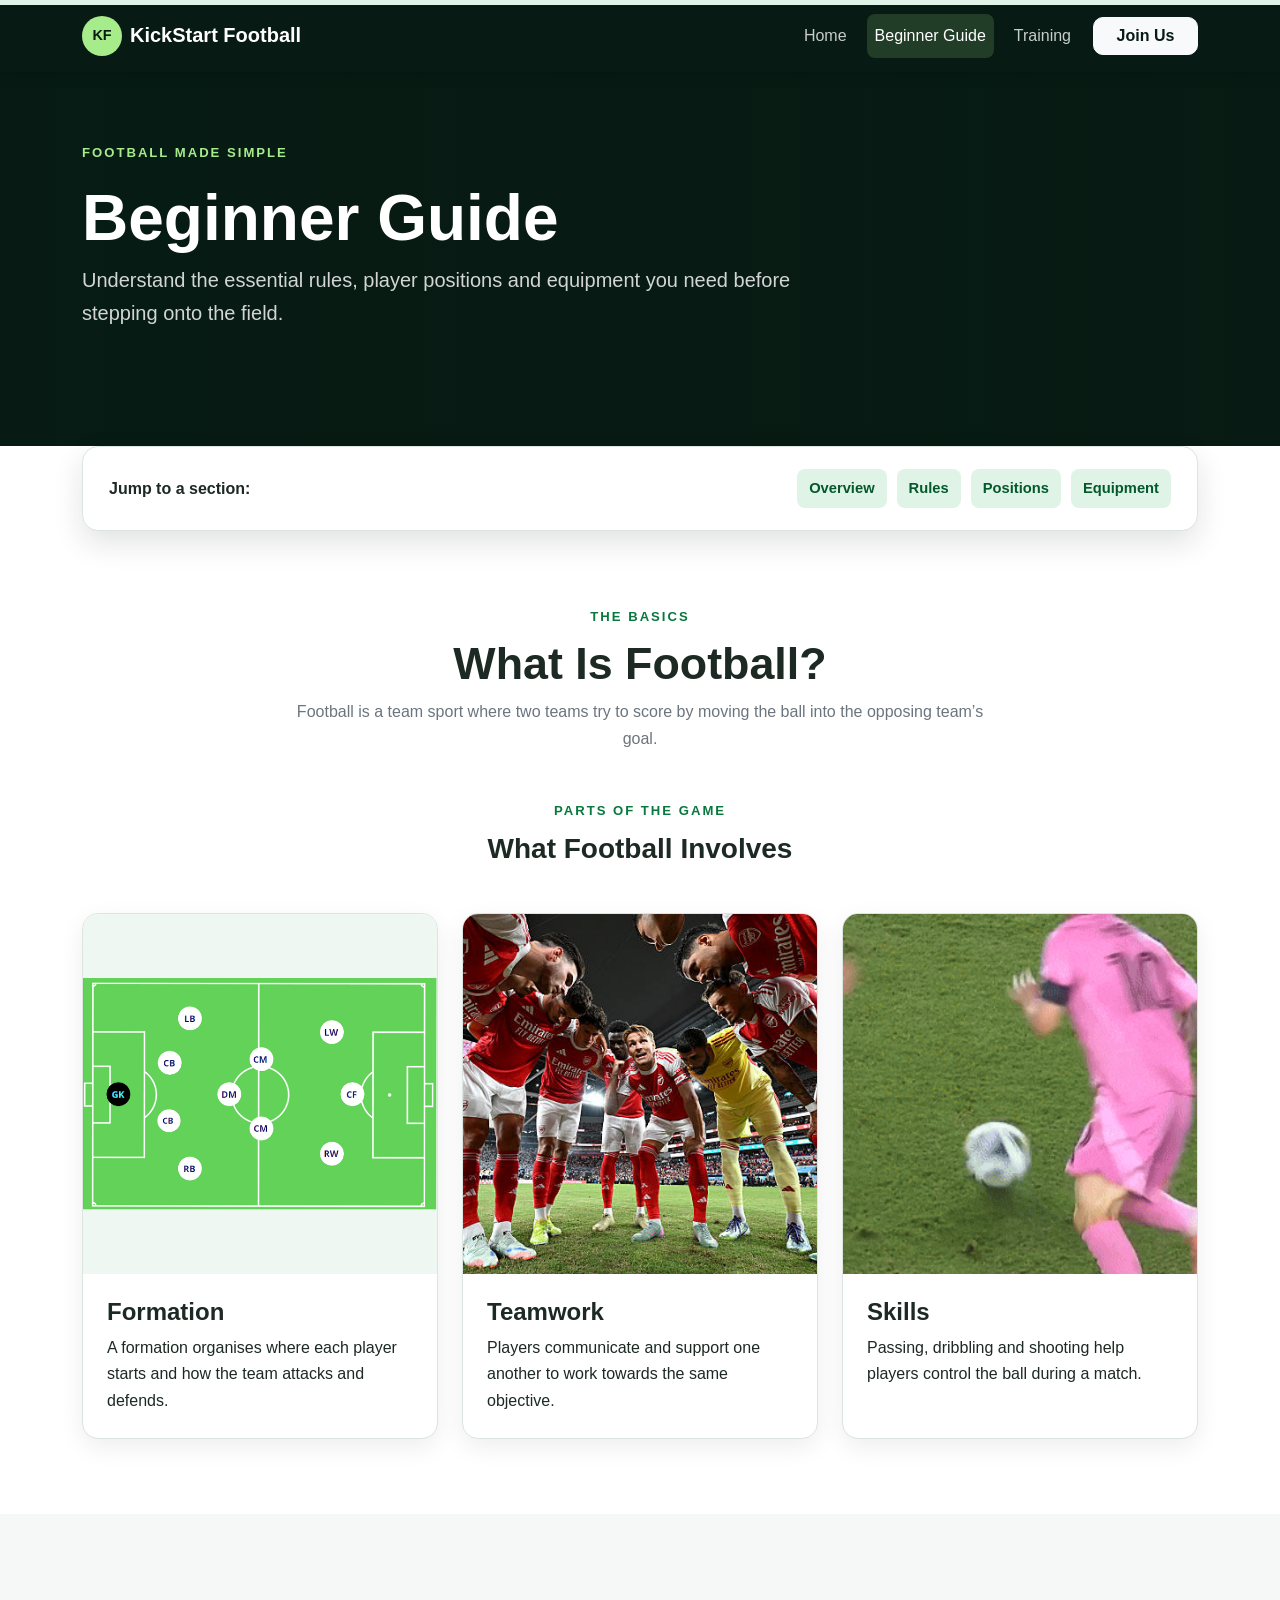
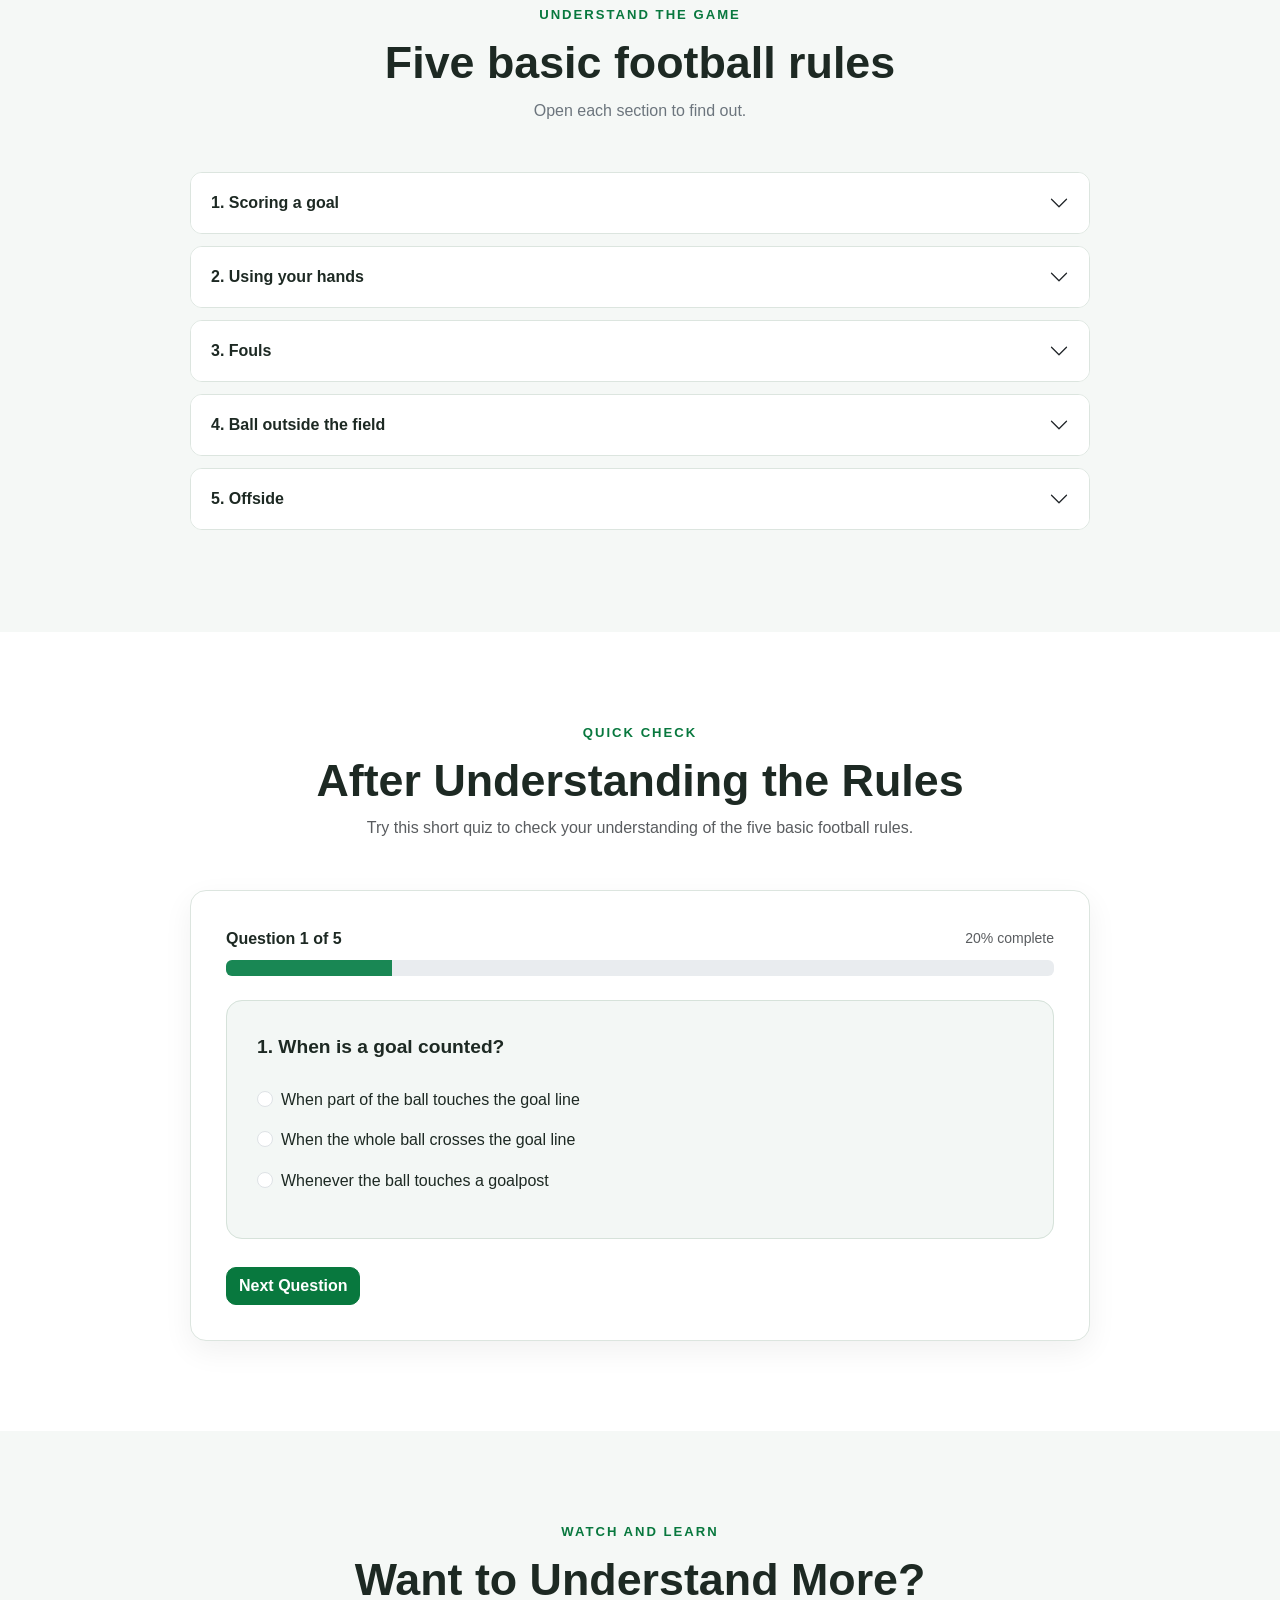
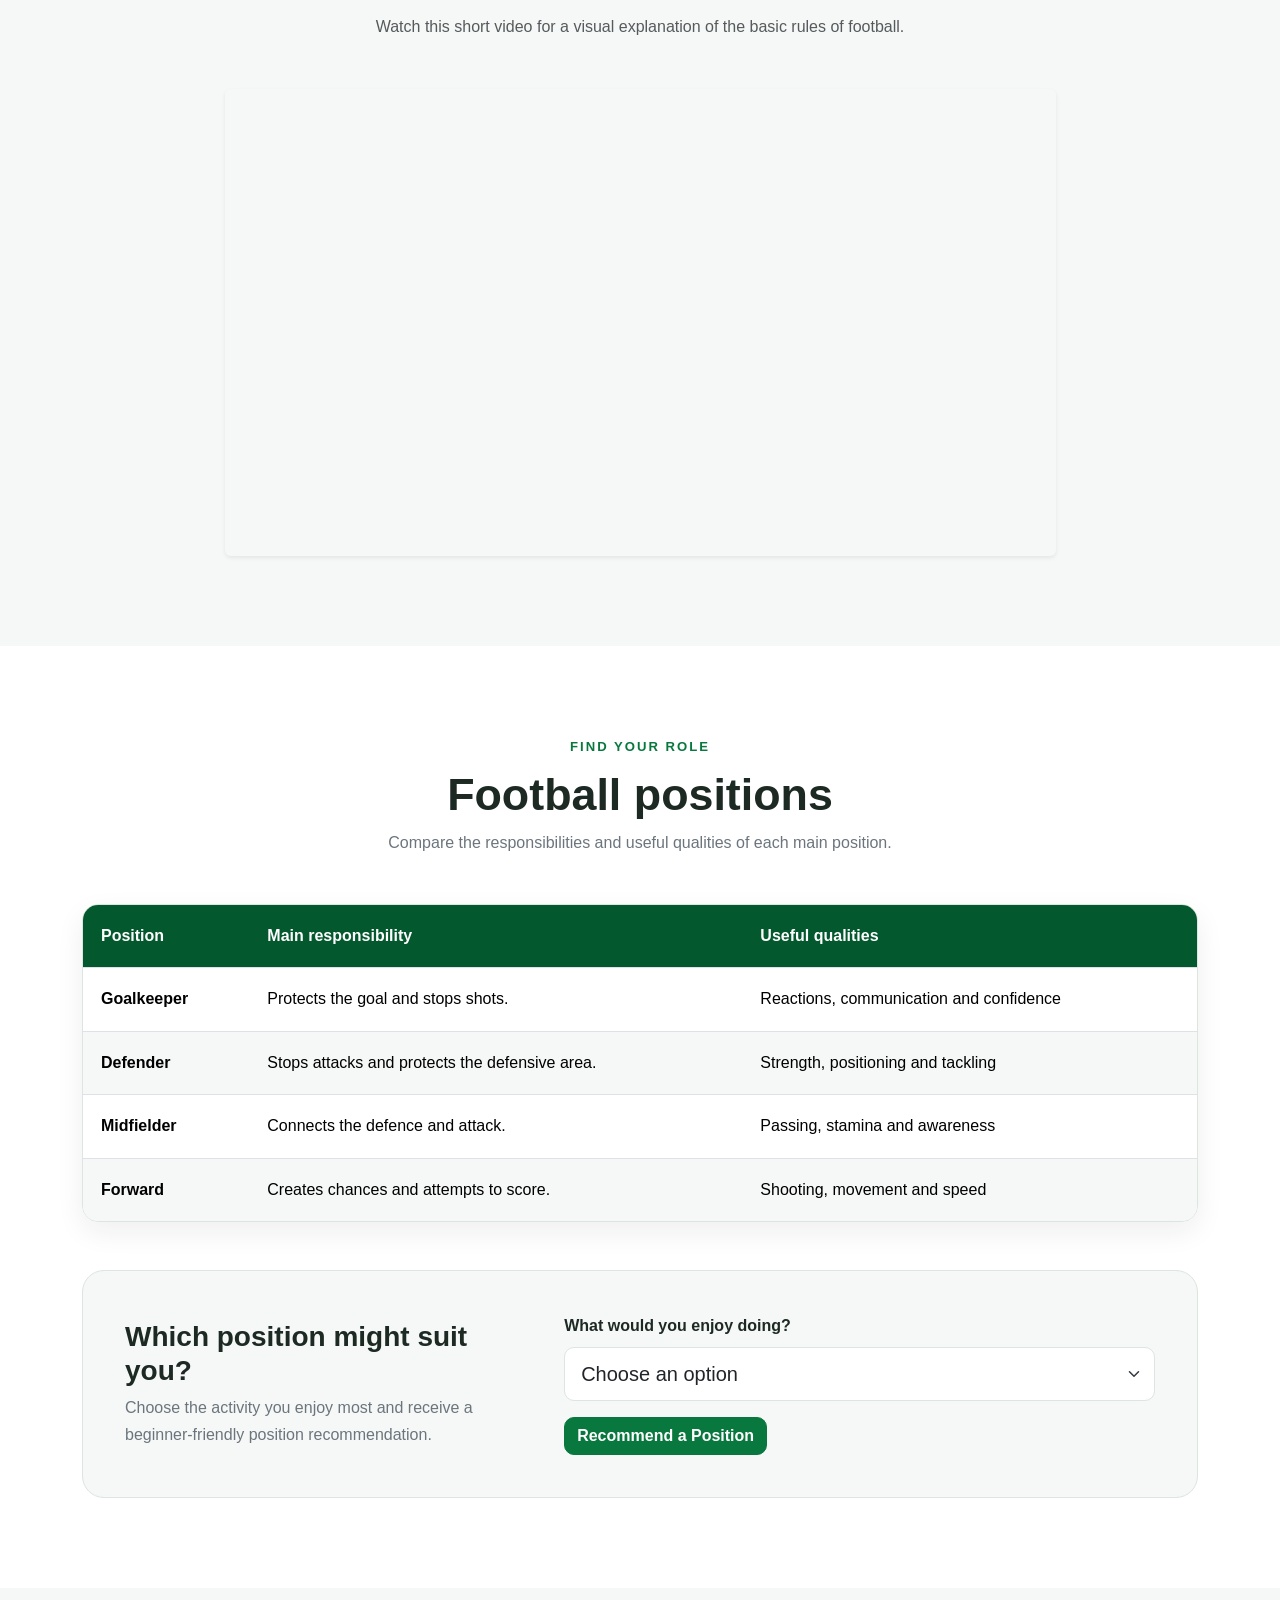
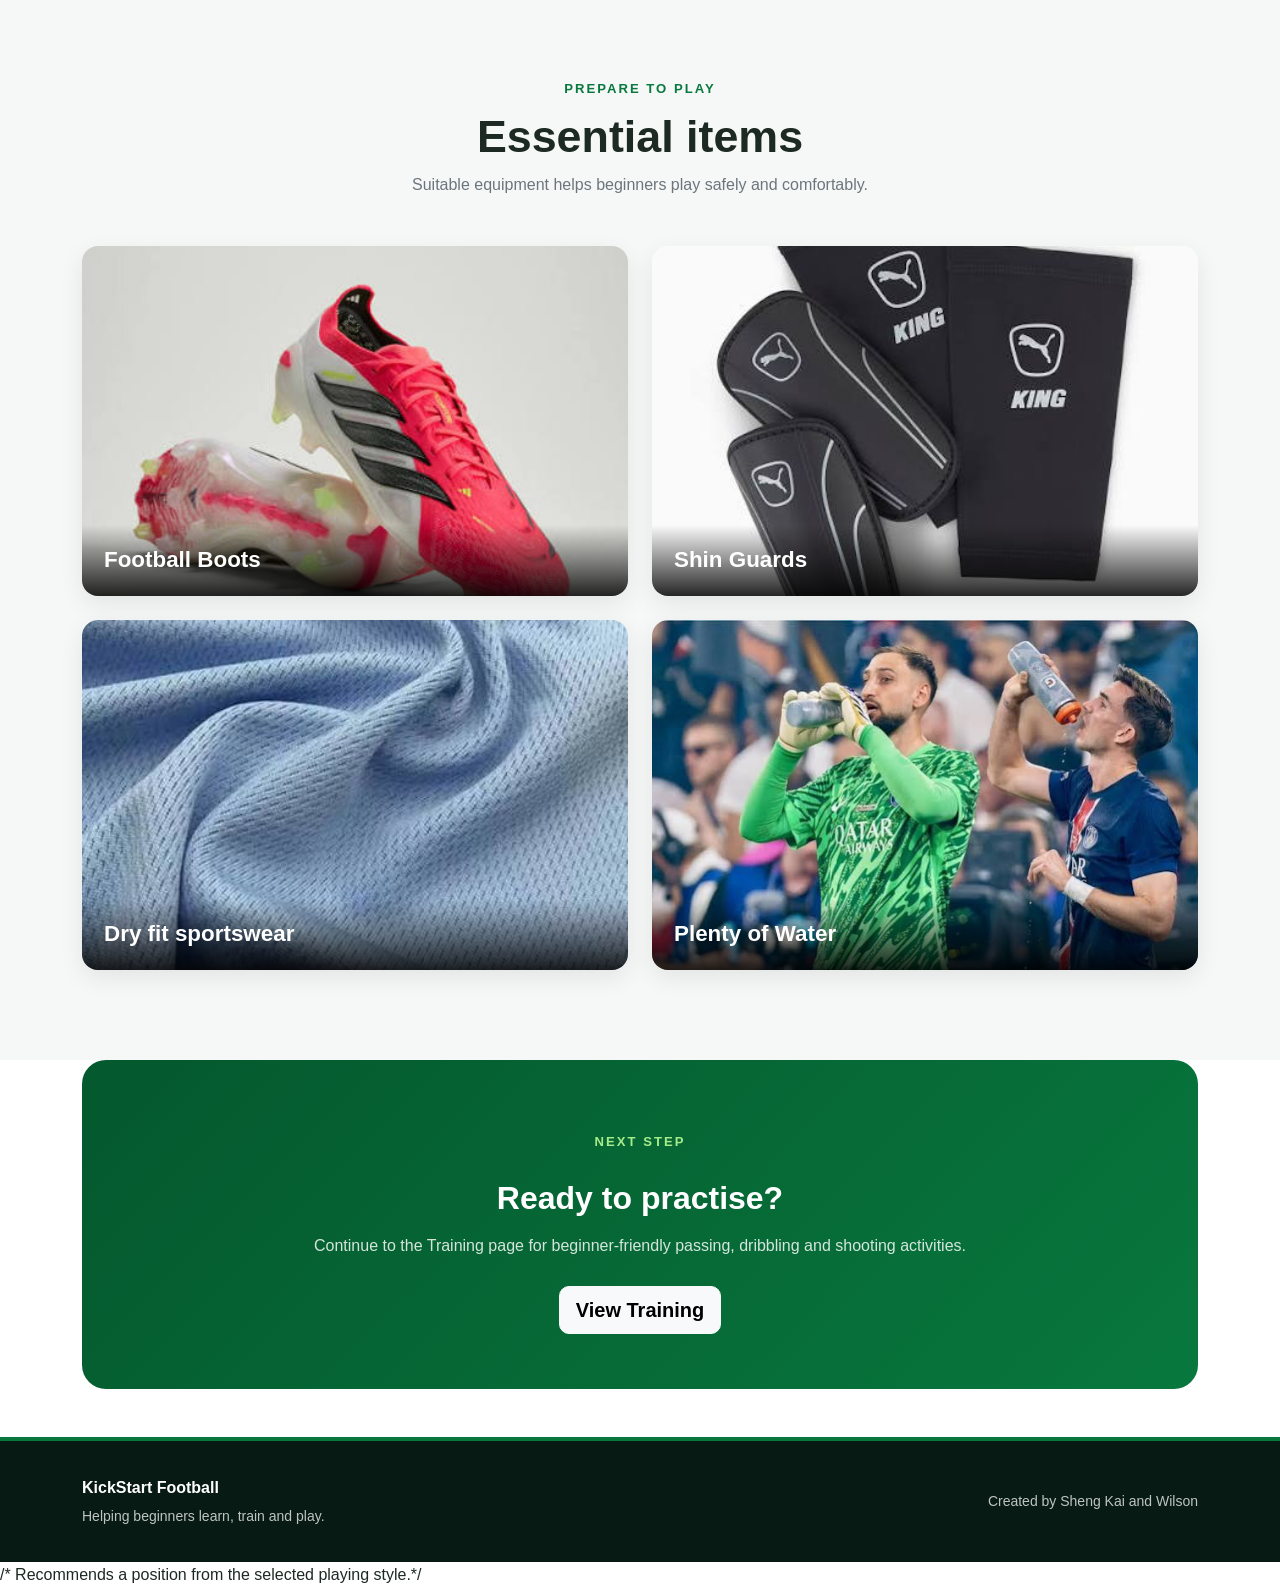
==== commit 43cc38b9: "Update beginnerguide.html" ====
--- a/beginnerguide.html
+++ b/beginnerguide.html
@@ -769,6 +769,9 @@
       }
 
       // Updates the green bar when the user scrolls.
+      // this is a progress bar at the top of the website
+      // i have used youtube tutorials for reference on how to make
+      //youtube link : https://www.youtube.com/watch?v=4LBRMSk6PLY
       function updateScrollProgress() {
         let pageHeight = document.documentElement.scrollHeight - window.innerHeight;
         let percentage = (window.scrollY / pageHeight) * 100;
@@ -778,6 +781,8 @@
       window.addEventListener("scroll", updateScrollProgress);
 
       // One-question-at-a-time quiz.
+      // AI is used to help on how to make a quiz, and how the answers is checked and saved
+      // AI cite :  https://chatgpt.com/c/6a807b90-a098-83ec-abb3-d4098fdbe148
       let questionNames = ["q1", "q2", "q3", "q4", "q5"];
       let correctAnswers = ["b", "c", "b", "b", "a"];
       
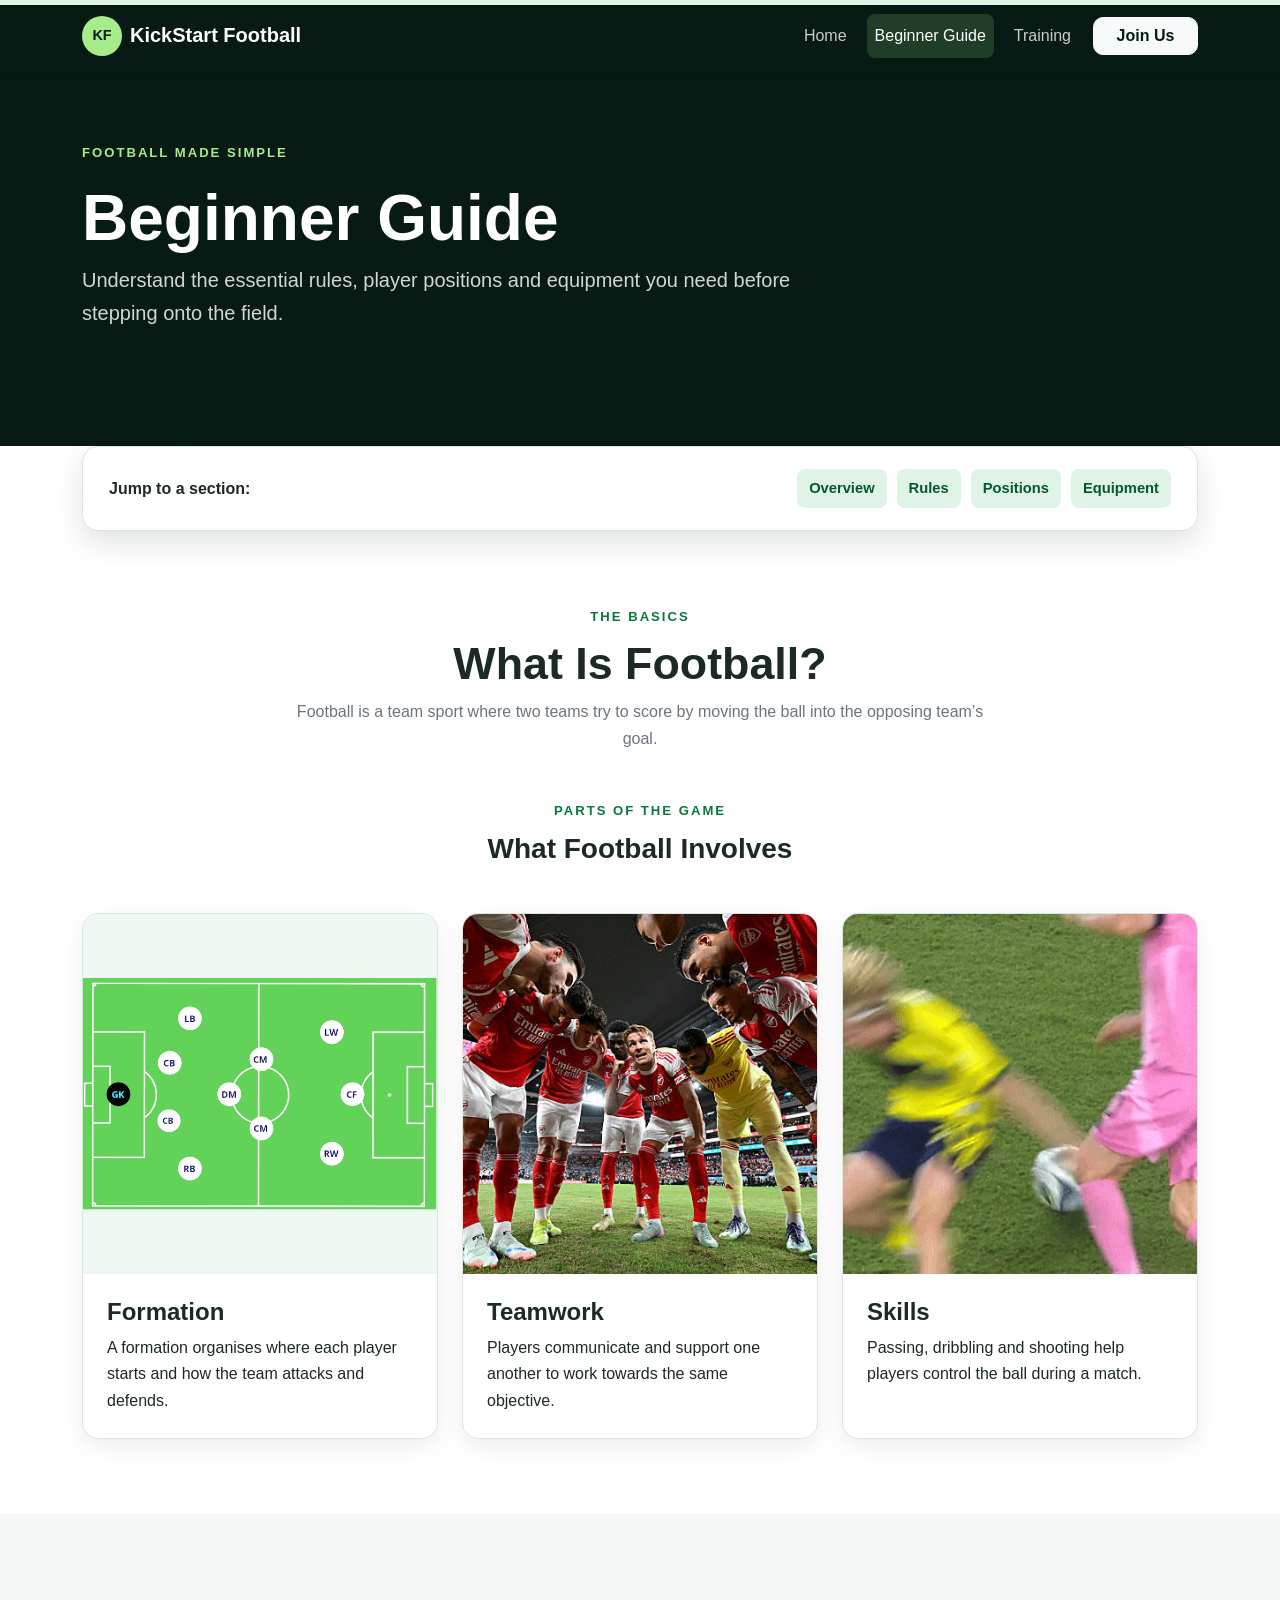
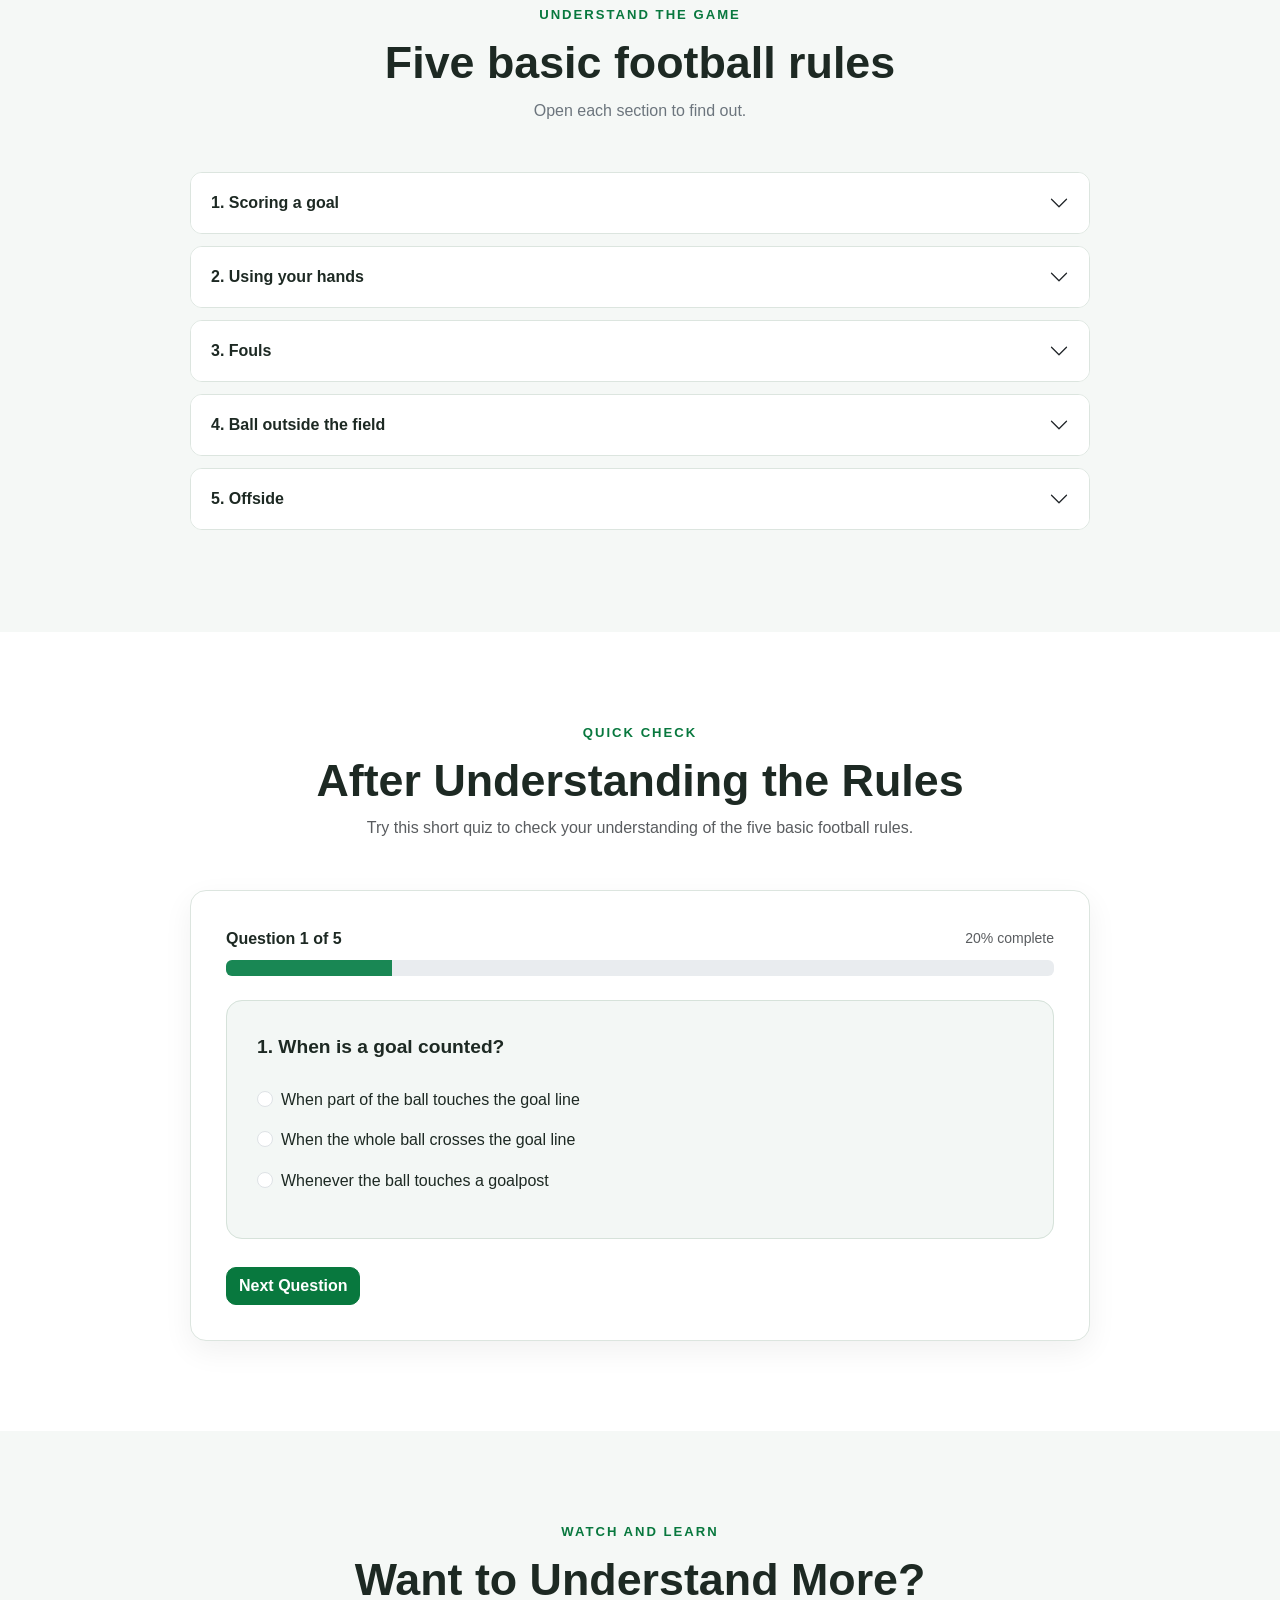
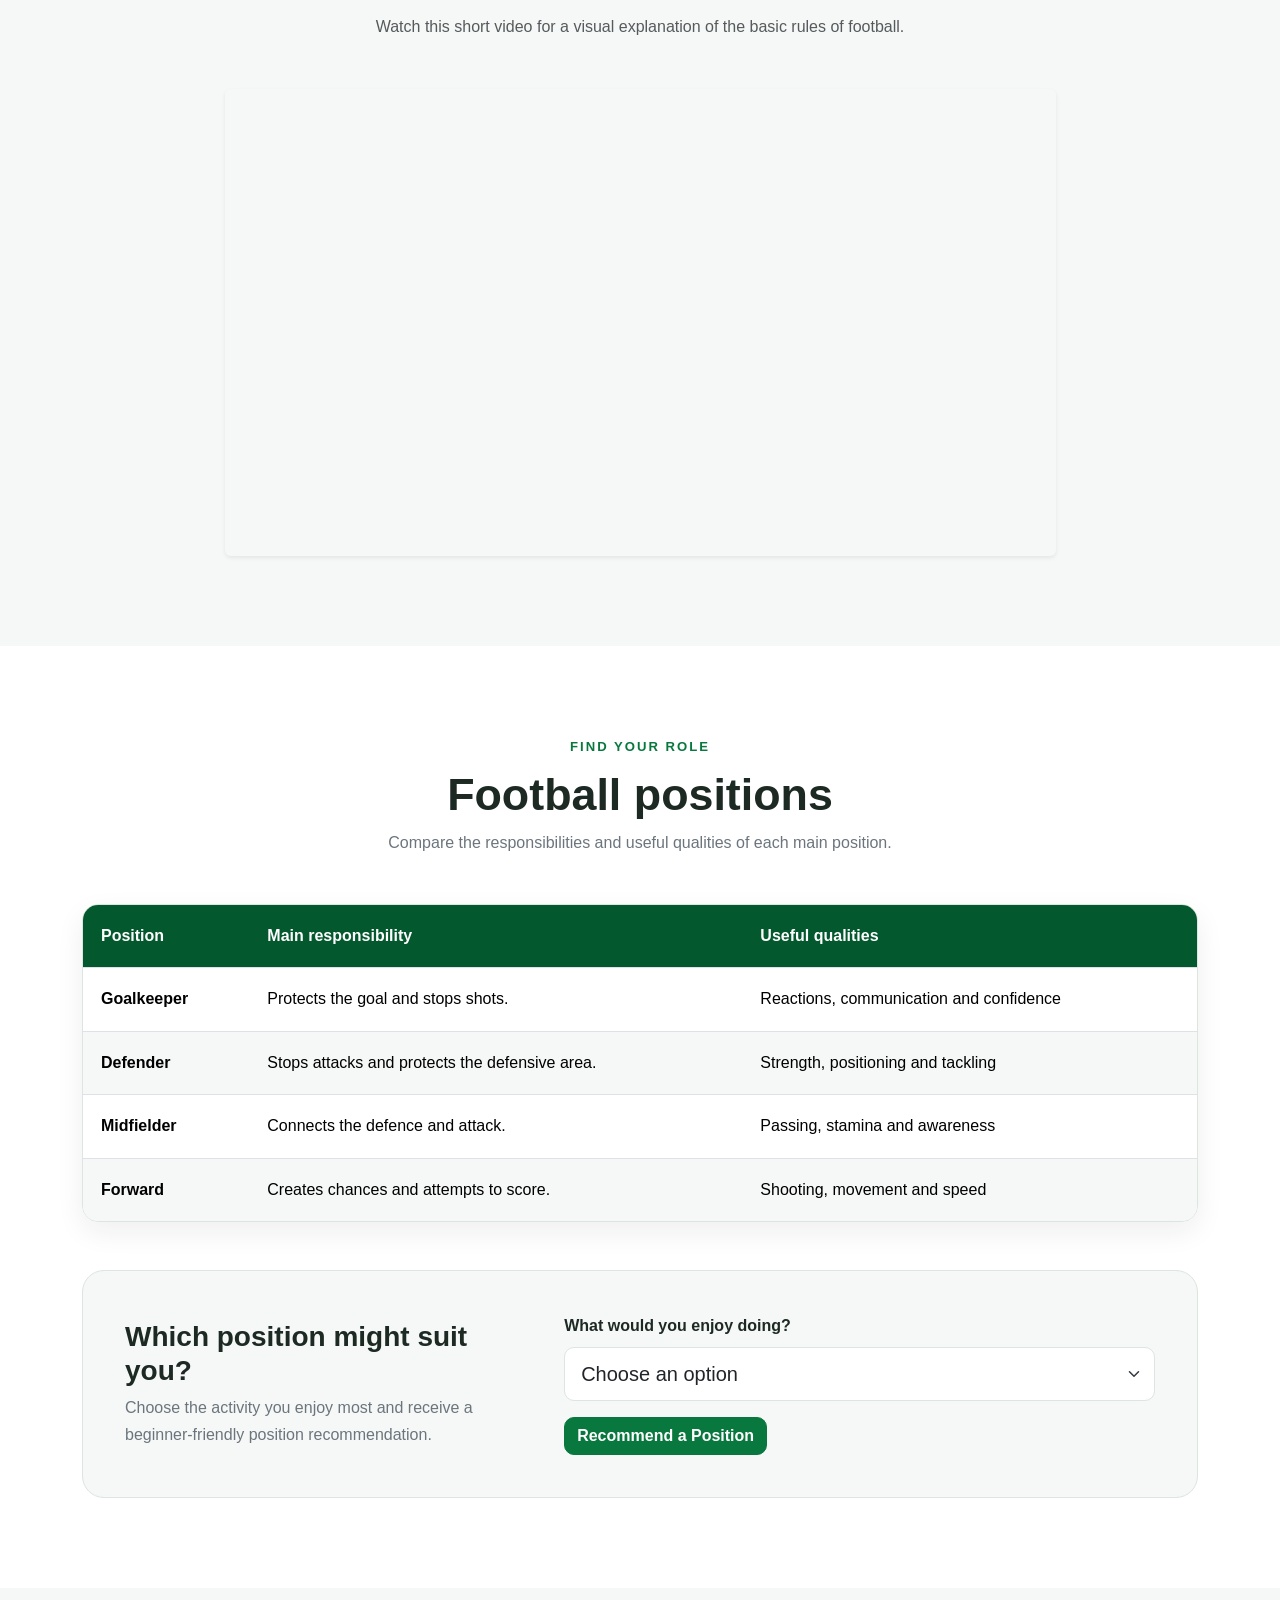
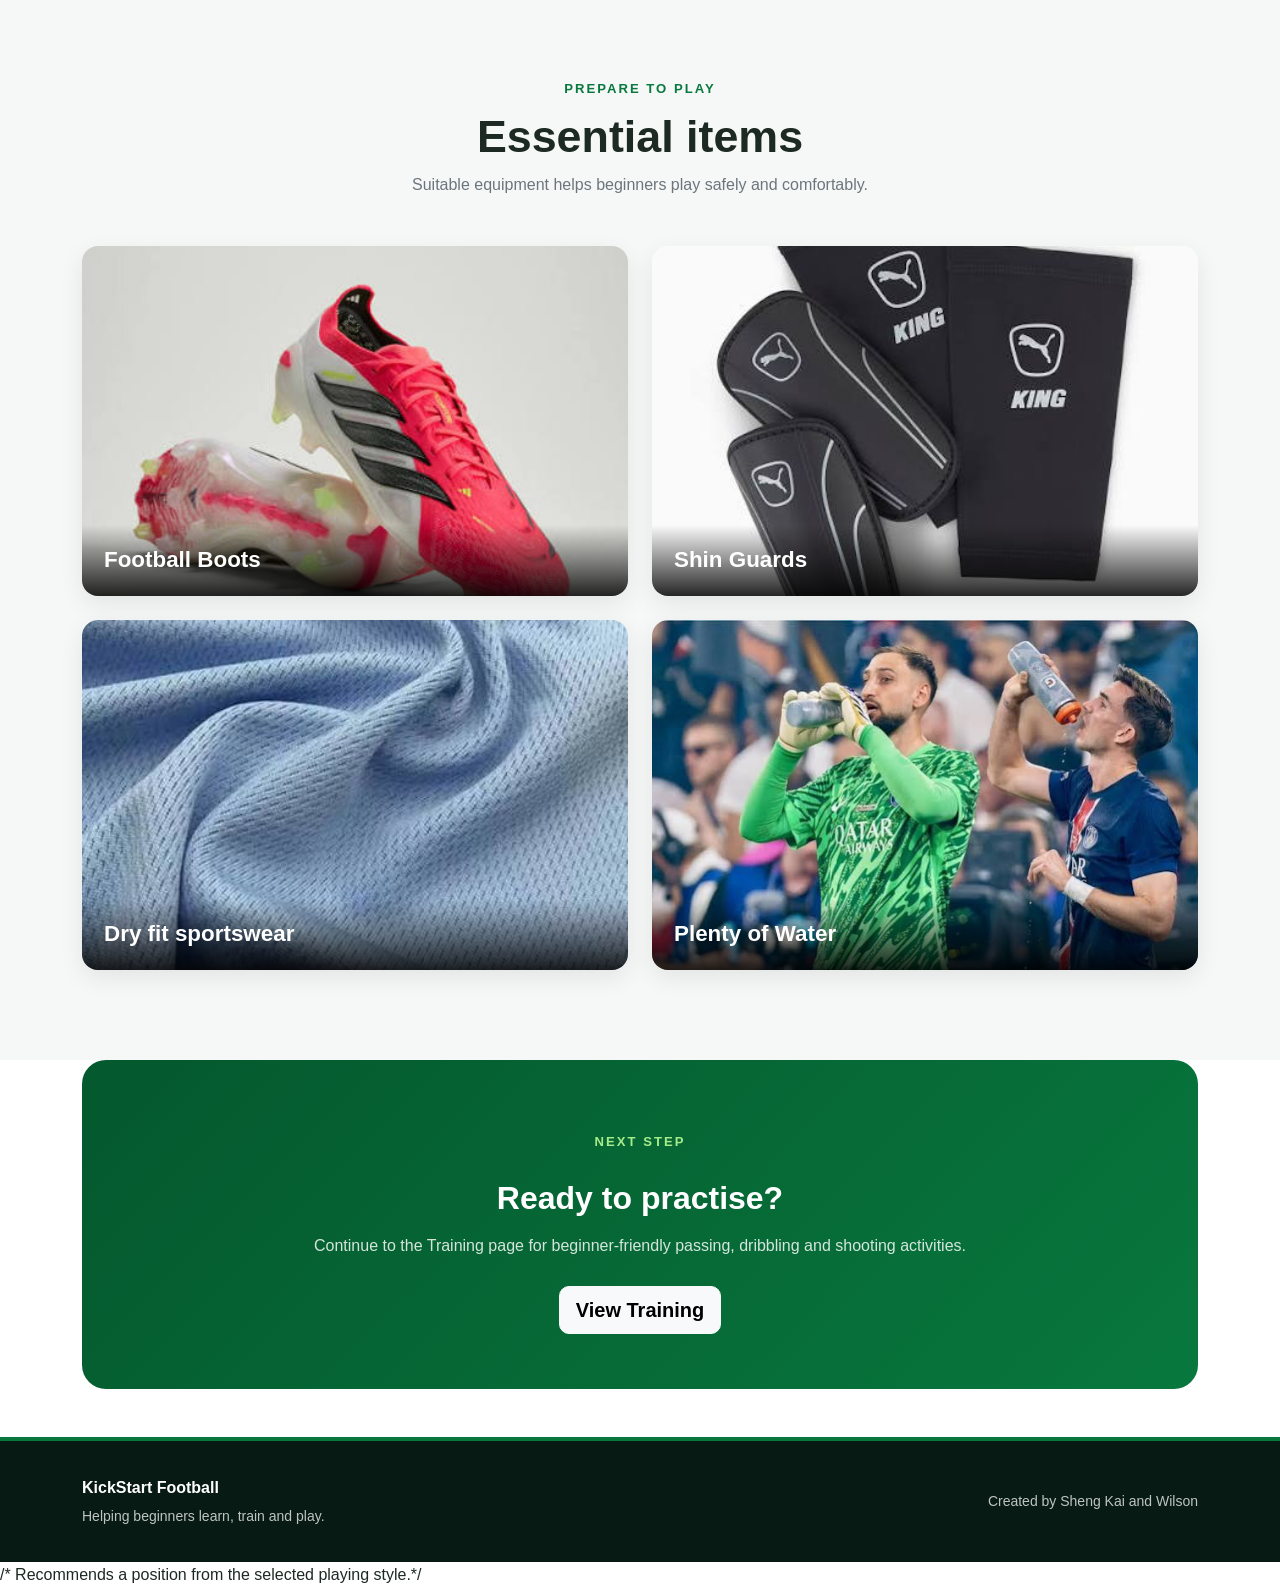
==== commit e5dd63ed: "Update beginnerguide.html" ====
--- a/beginnerguide.html
+++ b/beginnerguide.html
@@ -768,10 +768,7 @@
         result.focus();
       }
 
-      // Updates the green bar when the user scrolls.
-      // this is a progress bar at the top of the website
-      // i have used youtube tutorials for reference on how to make
-      //youtube link : https://www.youtube.com/watch?v=4LBRMSk6PLY
+   // same method used in index.html
       function updateScrollProgress() {
         let pageHeight = document.documentElement.scrollHeight - window.innerHeight;
         let percentage = (window.scrollY / pageHeight) * 100;
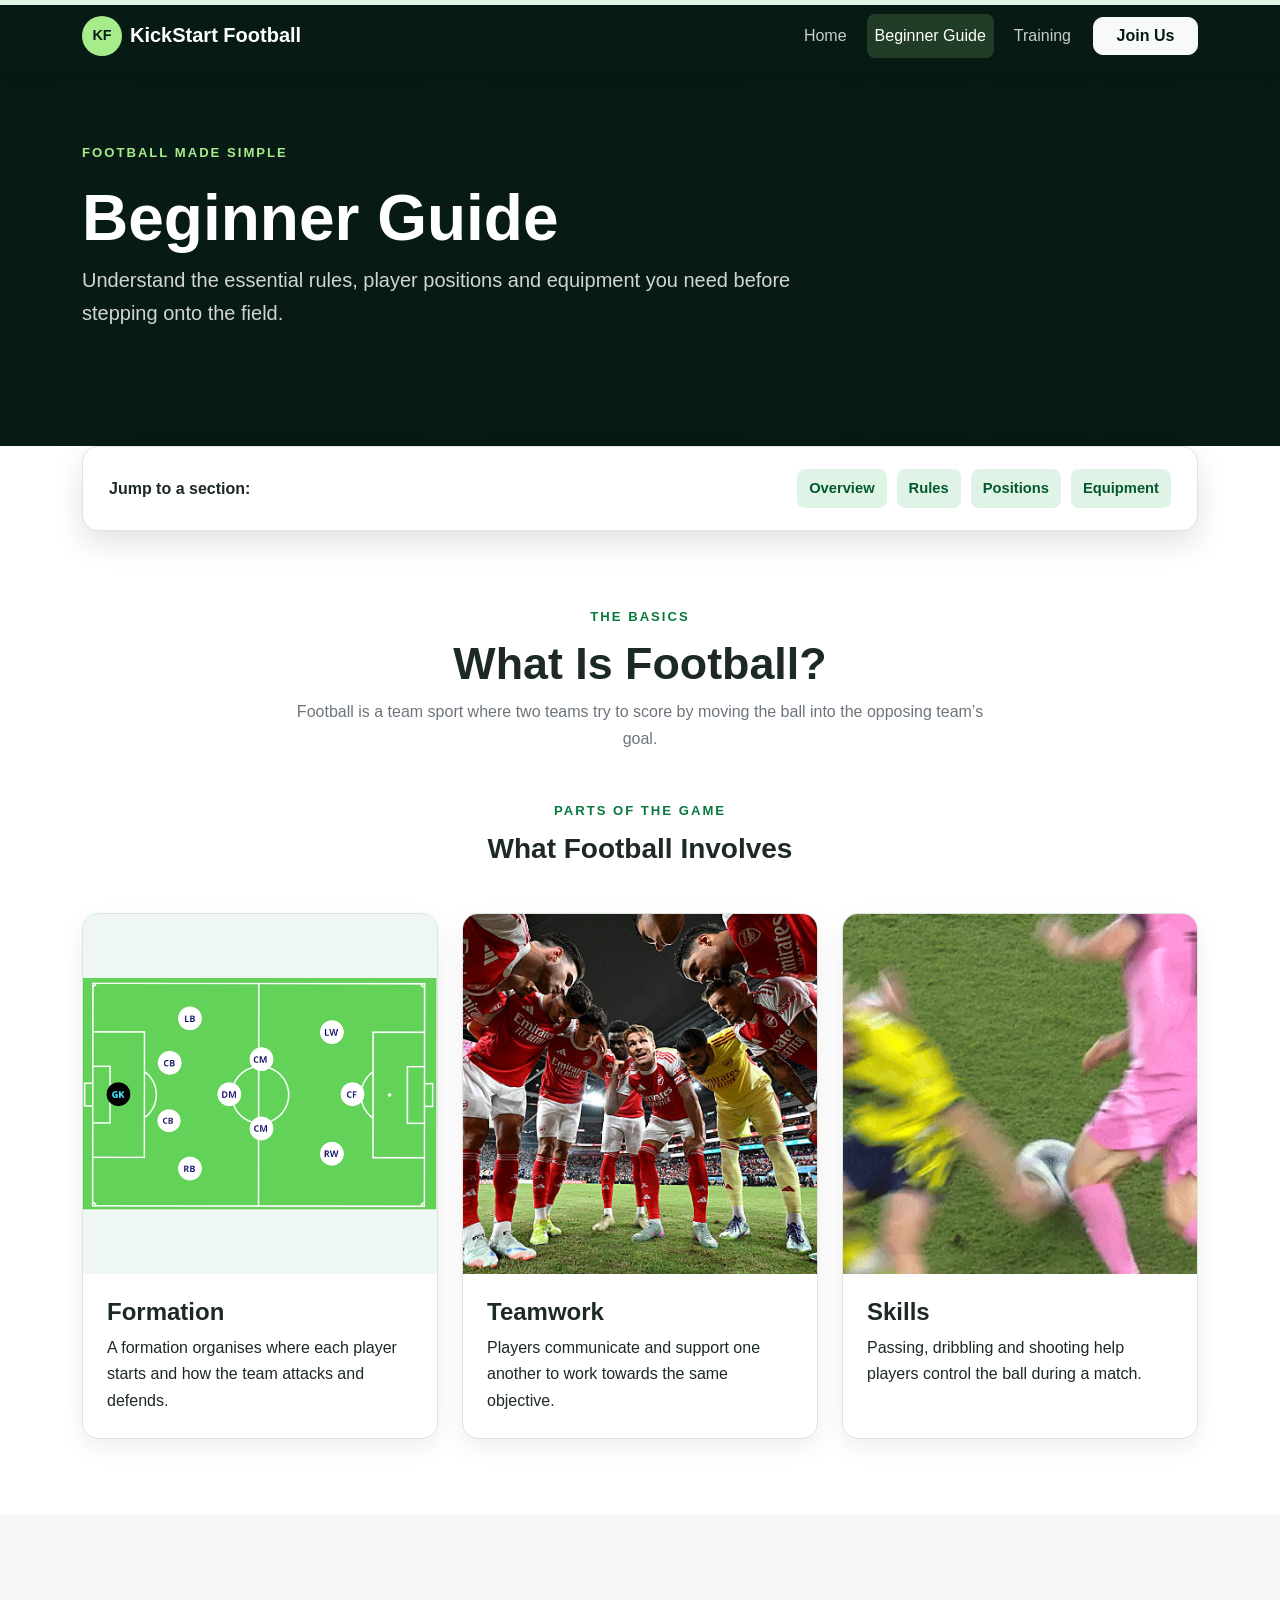
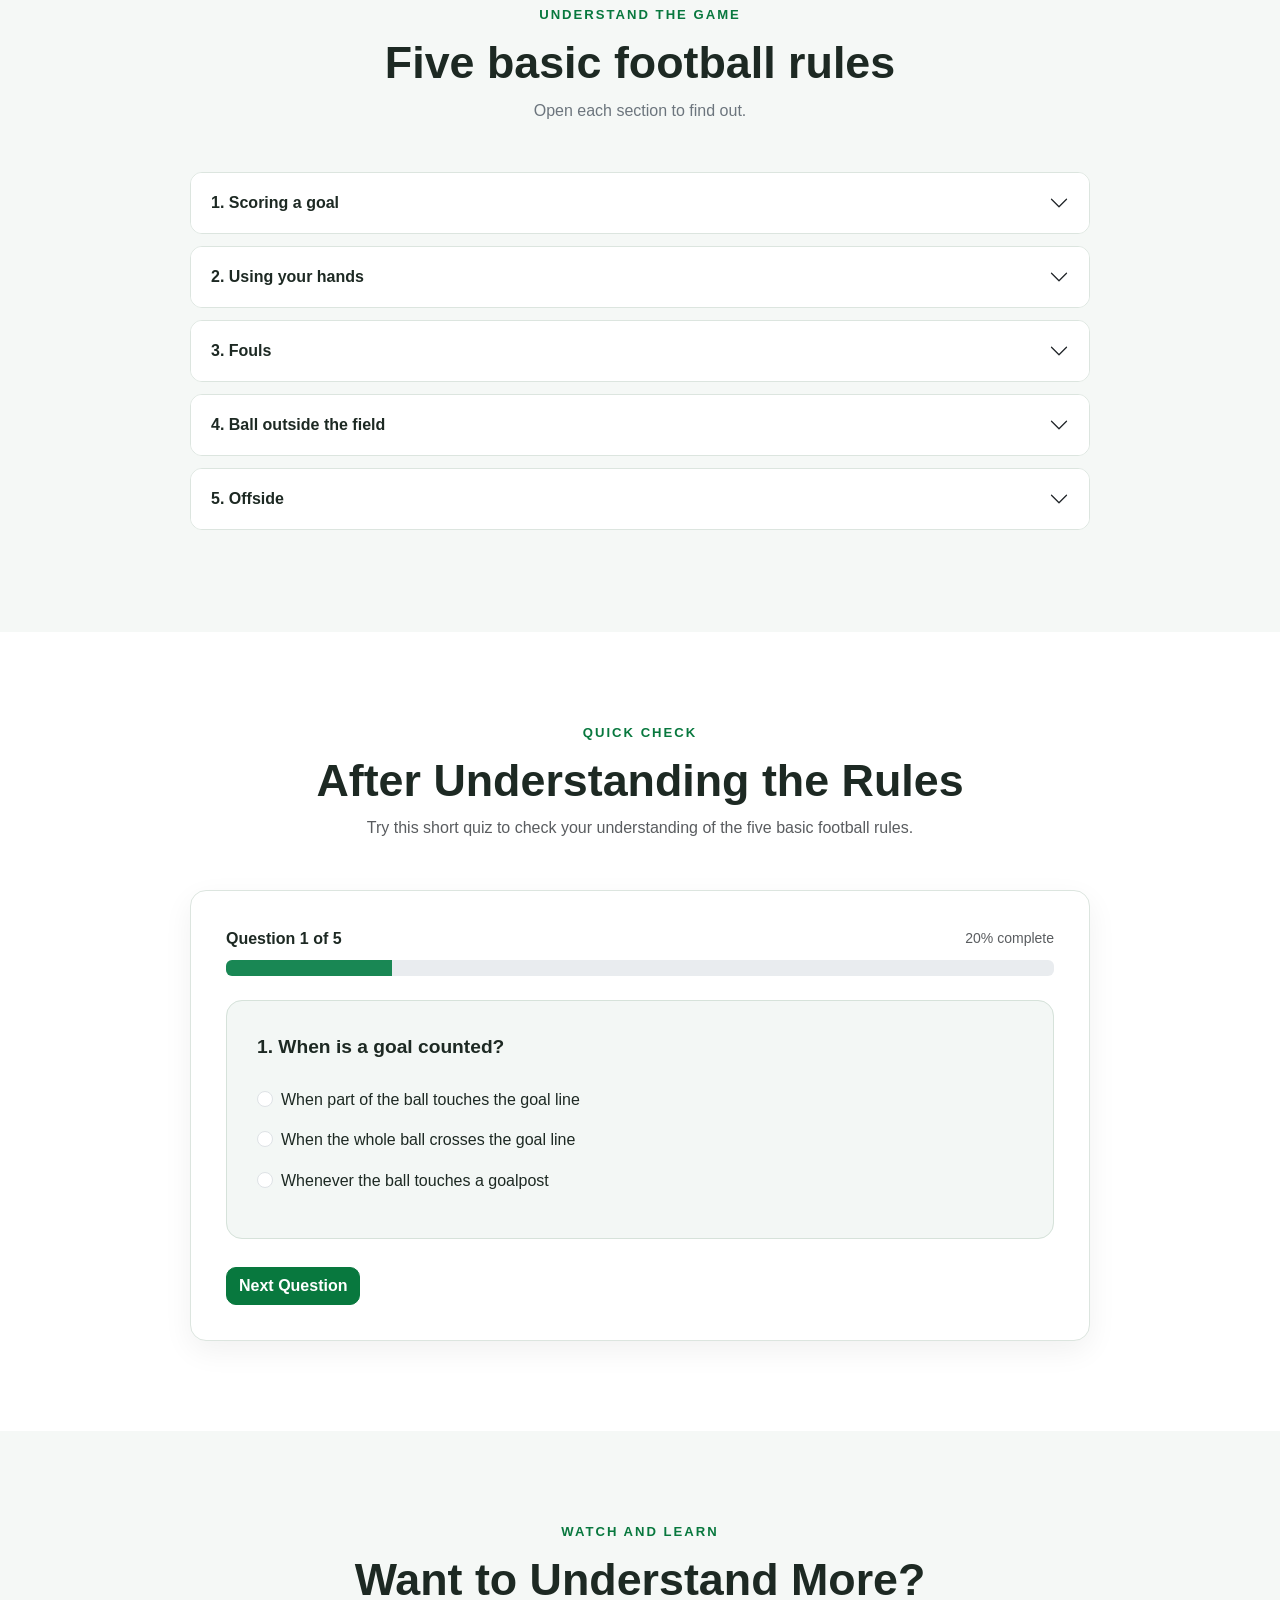
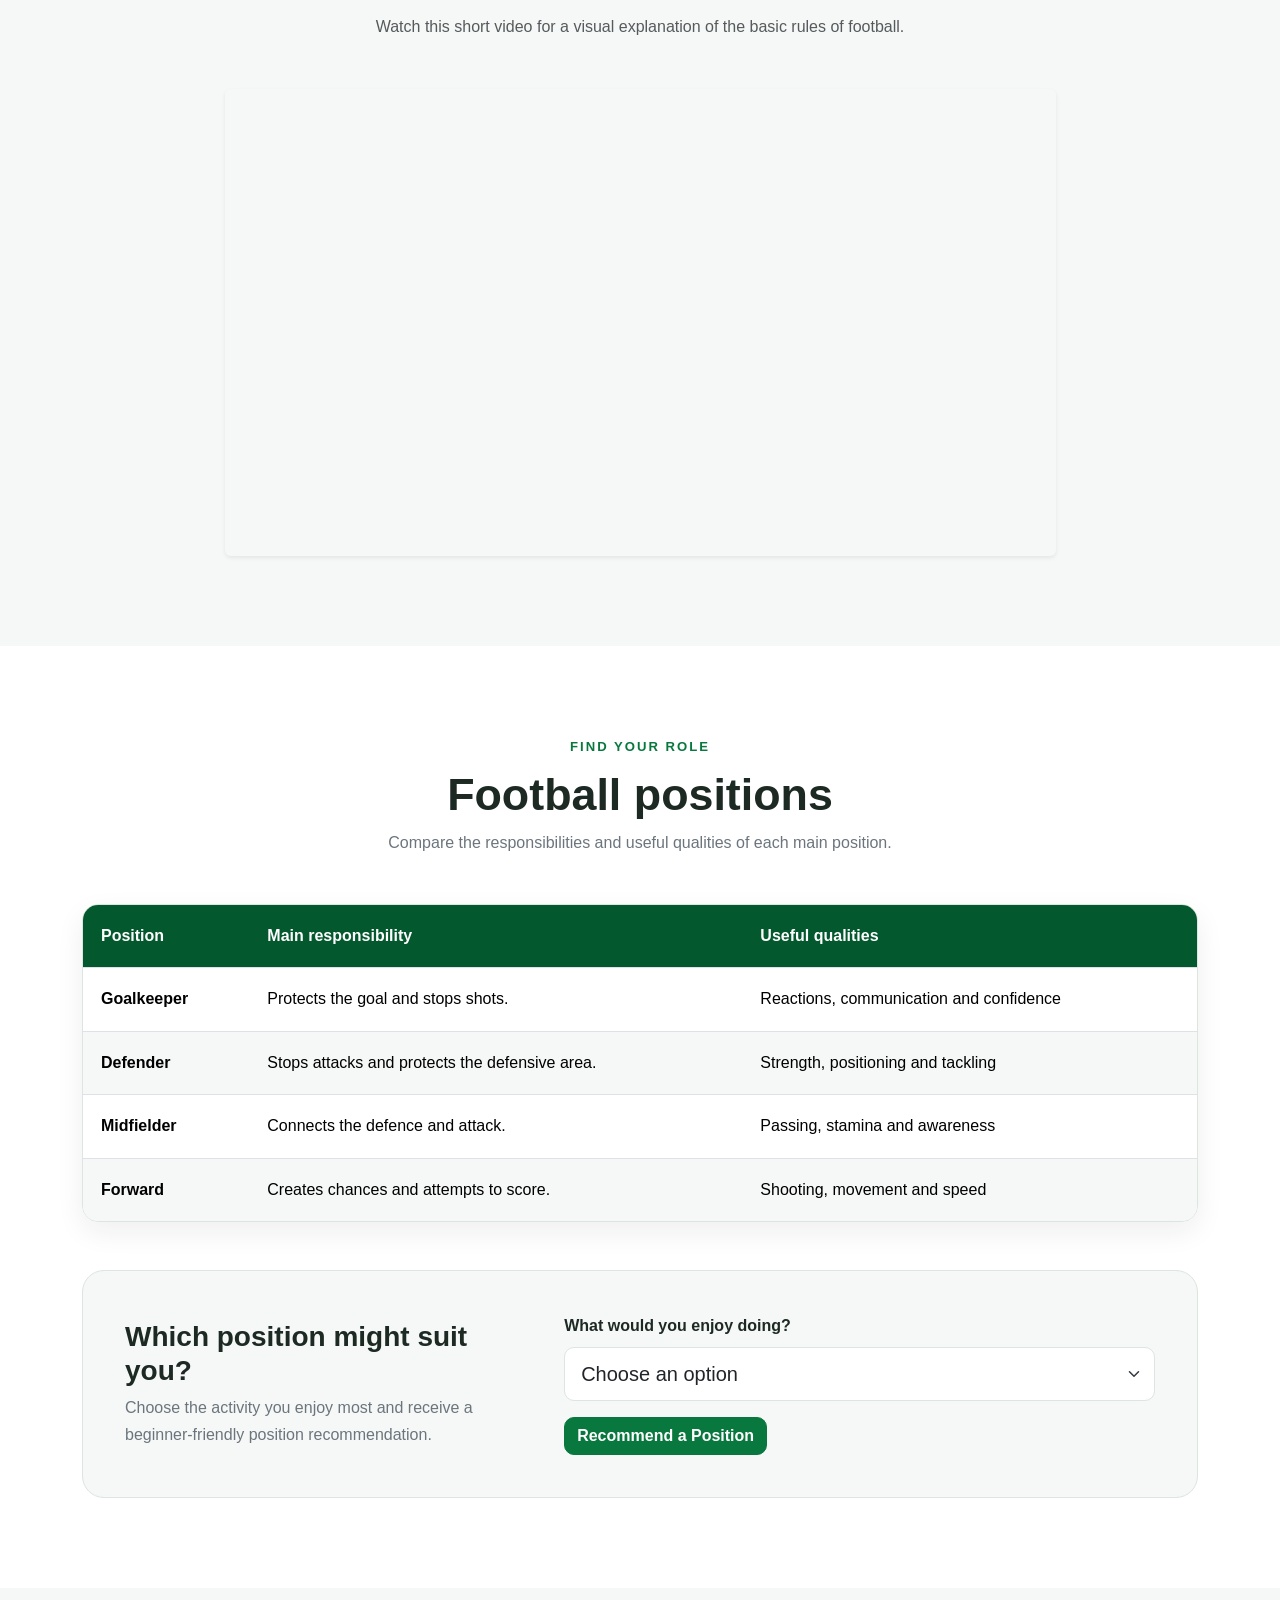
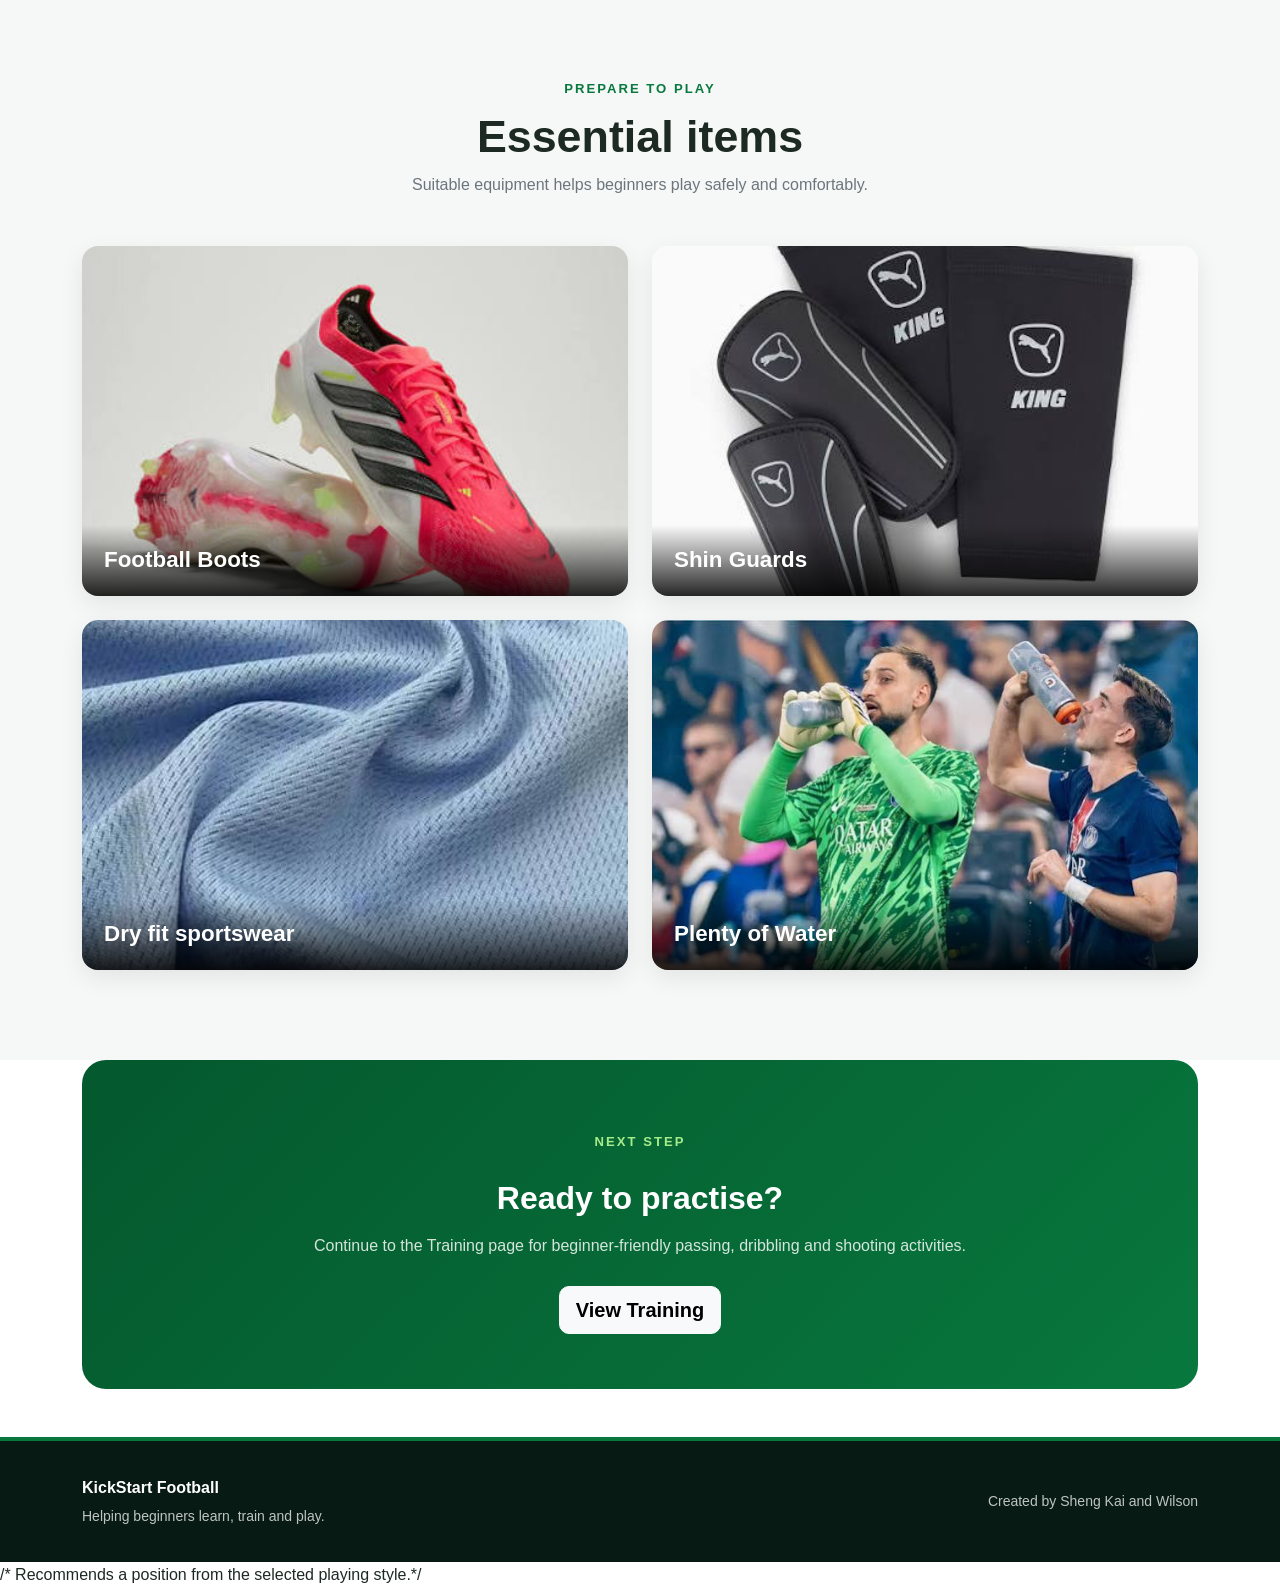
==== commit 30d8a0c8: "Update beginnerguide.html" ====
--- a/beginnerguide.html
+++ b/beginnerguide.html
@@ -18,7 +18,7 @@
 
   <body>
    
-    <!-- Navigation -->
+    <!-- Navigation bar -->
     <nav class="navbar navbar-expand-lg navbar-dark site-navbar sticky-top" aria-label="Main navigation">
       <div class="container">
         <a class="navbar-brand d-flex align-items-center gap-2" href="index.html">
@@ -70,7 +70,7 @@
     </header>
 
     <main id="main-content">
-      <!-- Scroll progress bar -->
+      <!-- Scroll progress bar html-->
       <div class="scrollbox">
         <div id="scrollProgressBar" class="scrollbar"></div>
       </div>
@@ -110,7 +110,7 @@
 
         <div class="row g-4">
 
-    <!-- Formation -->
+    <!-- Formation pic -->
     <div class="col-md-4">
         <article class="football-feature-card h-100">
             <img src="images/11aside.png"
@@ -127,7 +127,7 @@
         </article>
     </div>
 
-    <!-- Teamwork -->
+    <!-- Teamwork pic -->
     <div class="col-md-4">
         <article class="football-feature-card h-100">
             <img src="images/arsenal.jpg"
@@ -144,7 +144,7 @@
         </article>
     </div>
 
-    <!-- Ball Skills -->
+    <!-- Ball Skills GIF -->
     <div class="col-md-4">
         <article class="football-feature-card h-100">
             <img src="images/nutmeg.gif"
@@ -164,7 +164,7 @@
 </div>
       </section>
 
-      <!-- Basic rules -->
+      <!-- Basic rules sections  -->
       <section id="rules" class="section-space bgsoft" aria-labelledby="rules-title">
         <div class="container">
           <div class="section-heading text-center">
@@ -376,7 +376,7 @@
         </div>
       </section>
 
-      <!-- Basic rules quiz -->
+      <!-- Basic rules quiz html code  -->
       <section id="rules-quiz" class="section-space" aria-labelledby="quiz-title">
         <div class="container">
           <div class="section-heading text-center">
@@ -525,7 +525,7 @@
         </div>
       </section>
 
-      <!-- Football video -->
+      <!-- Football youtube link  -->
       <section id="football-video" class="section-space bgsoft" aria-labelledby="video-title">
         <div class="container">
           <div class="row justify-content-center">
